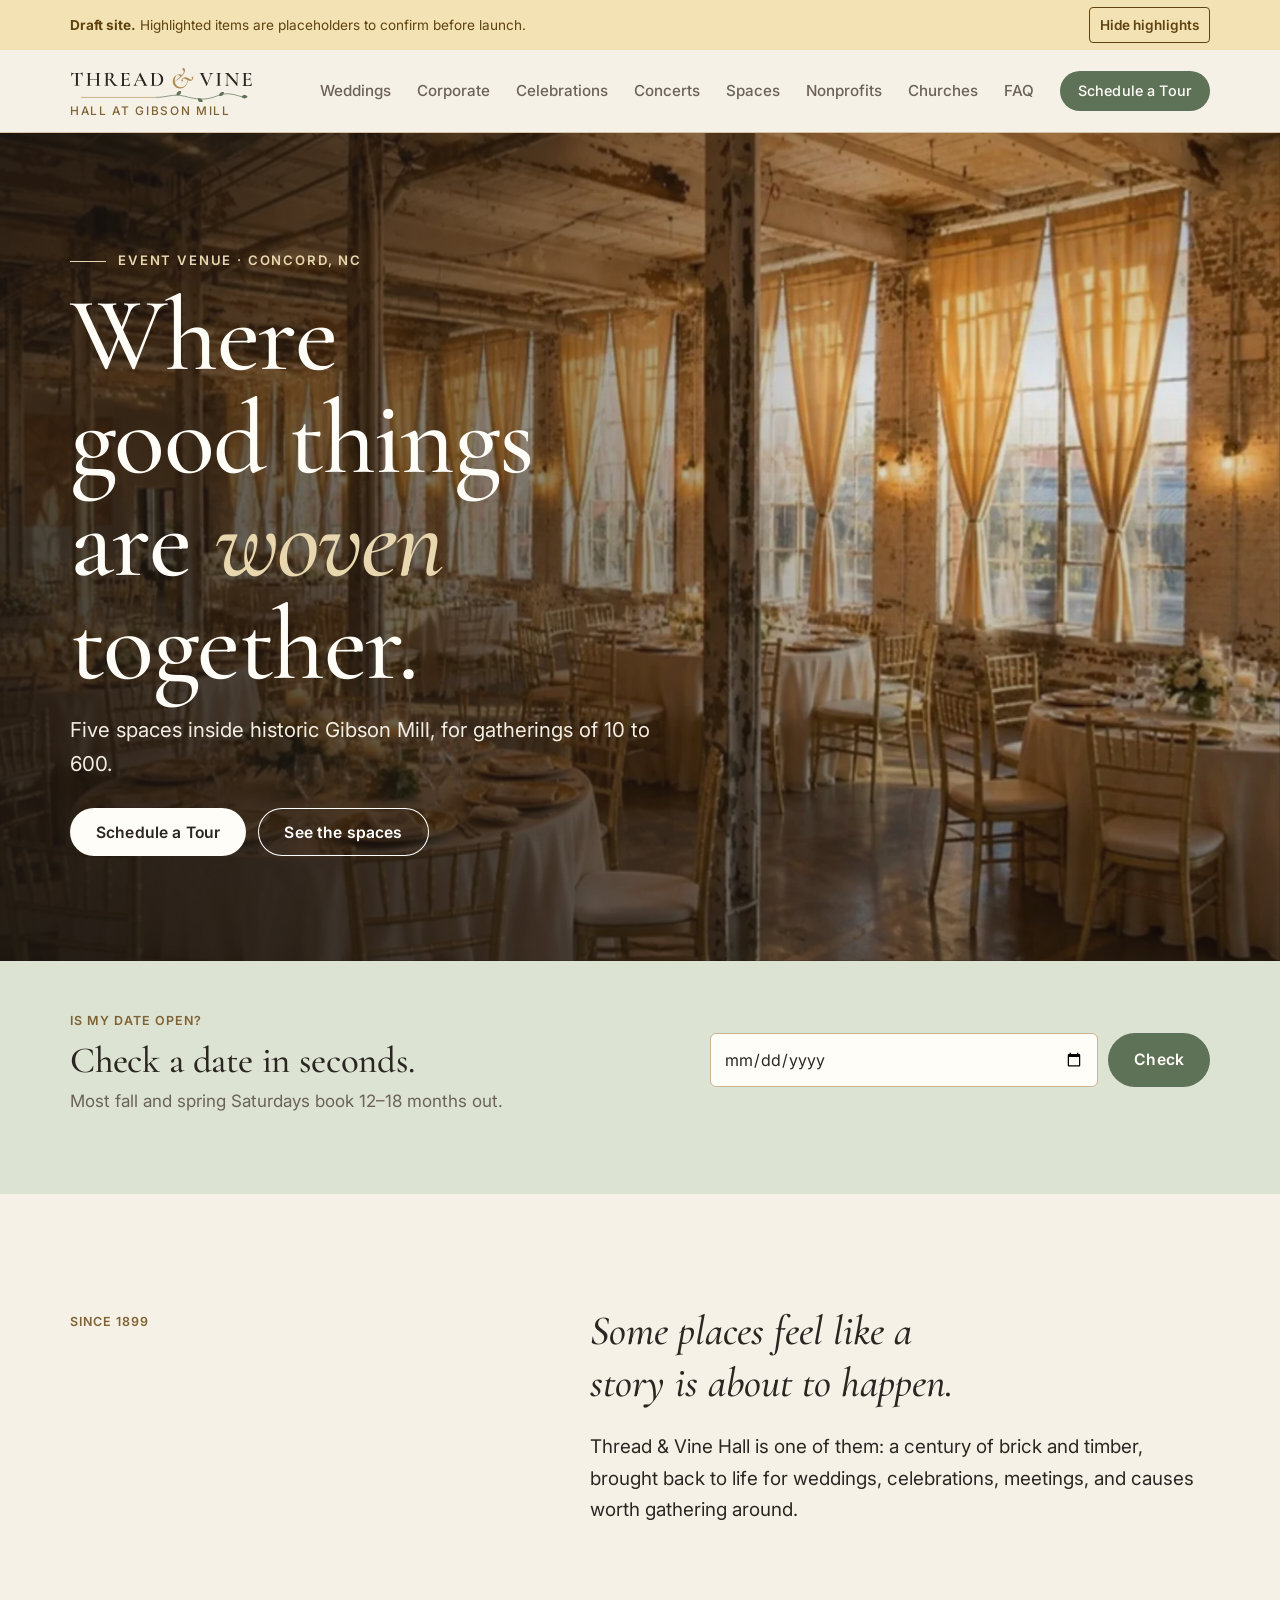
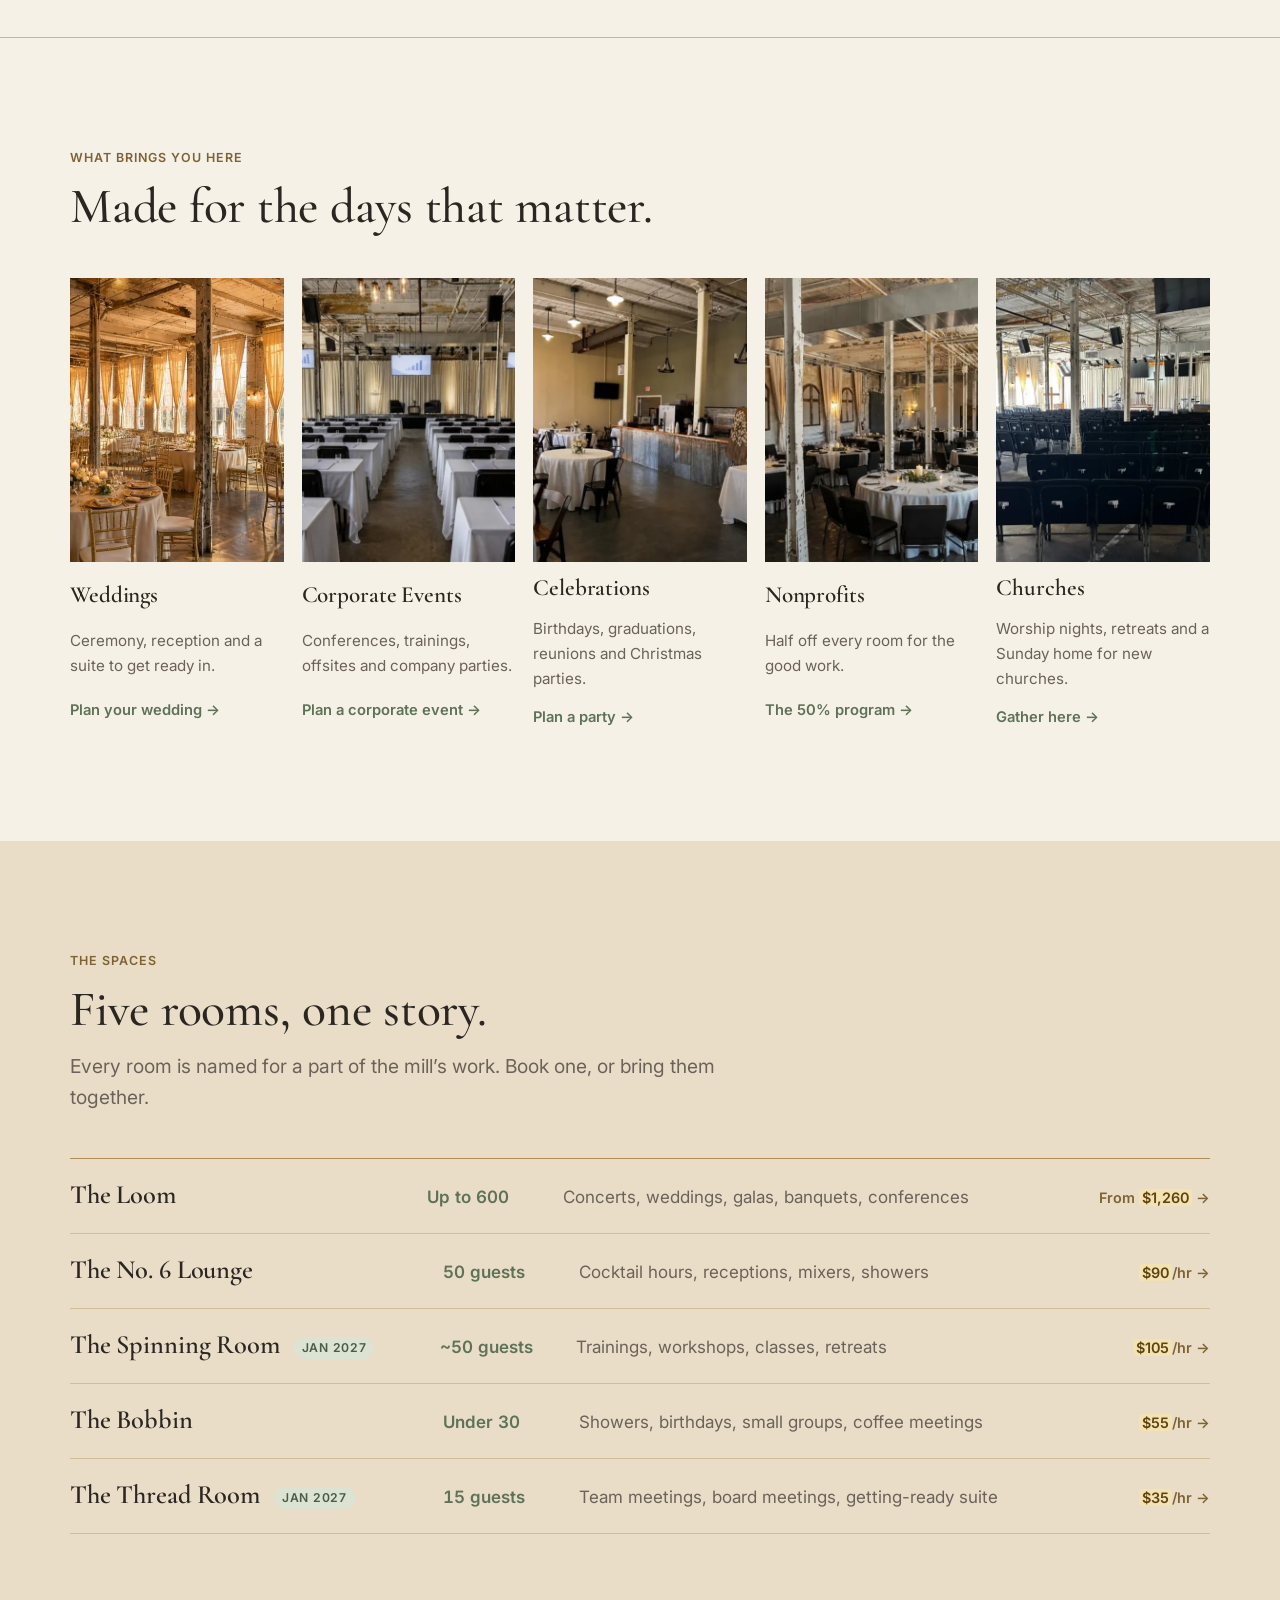
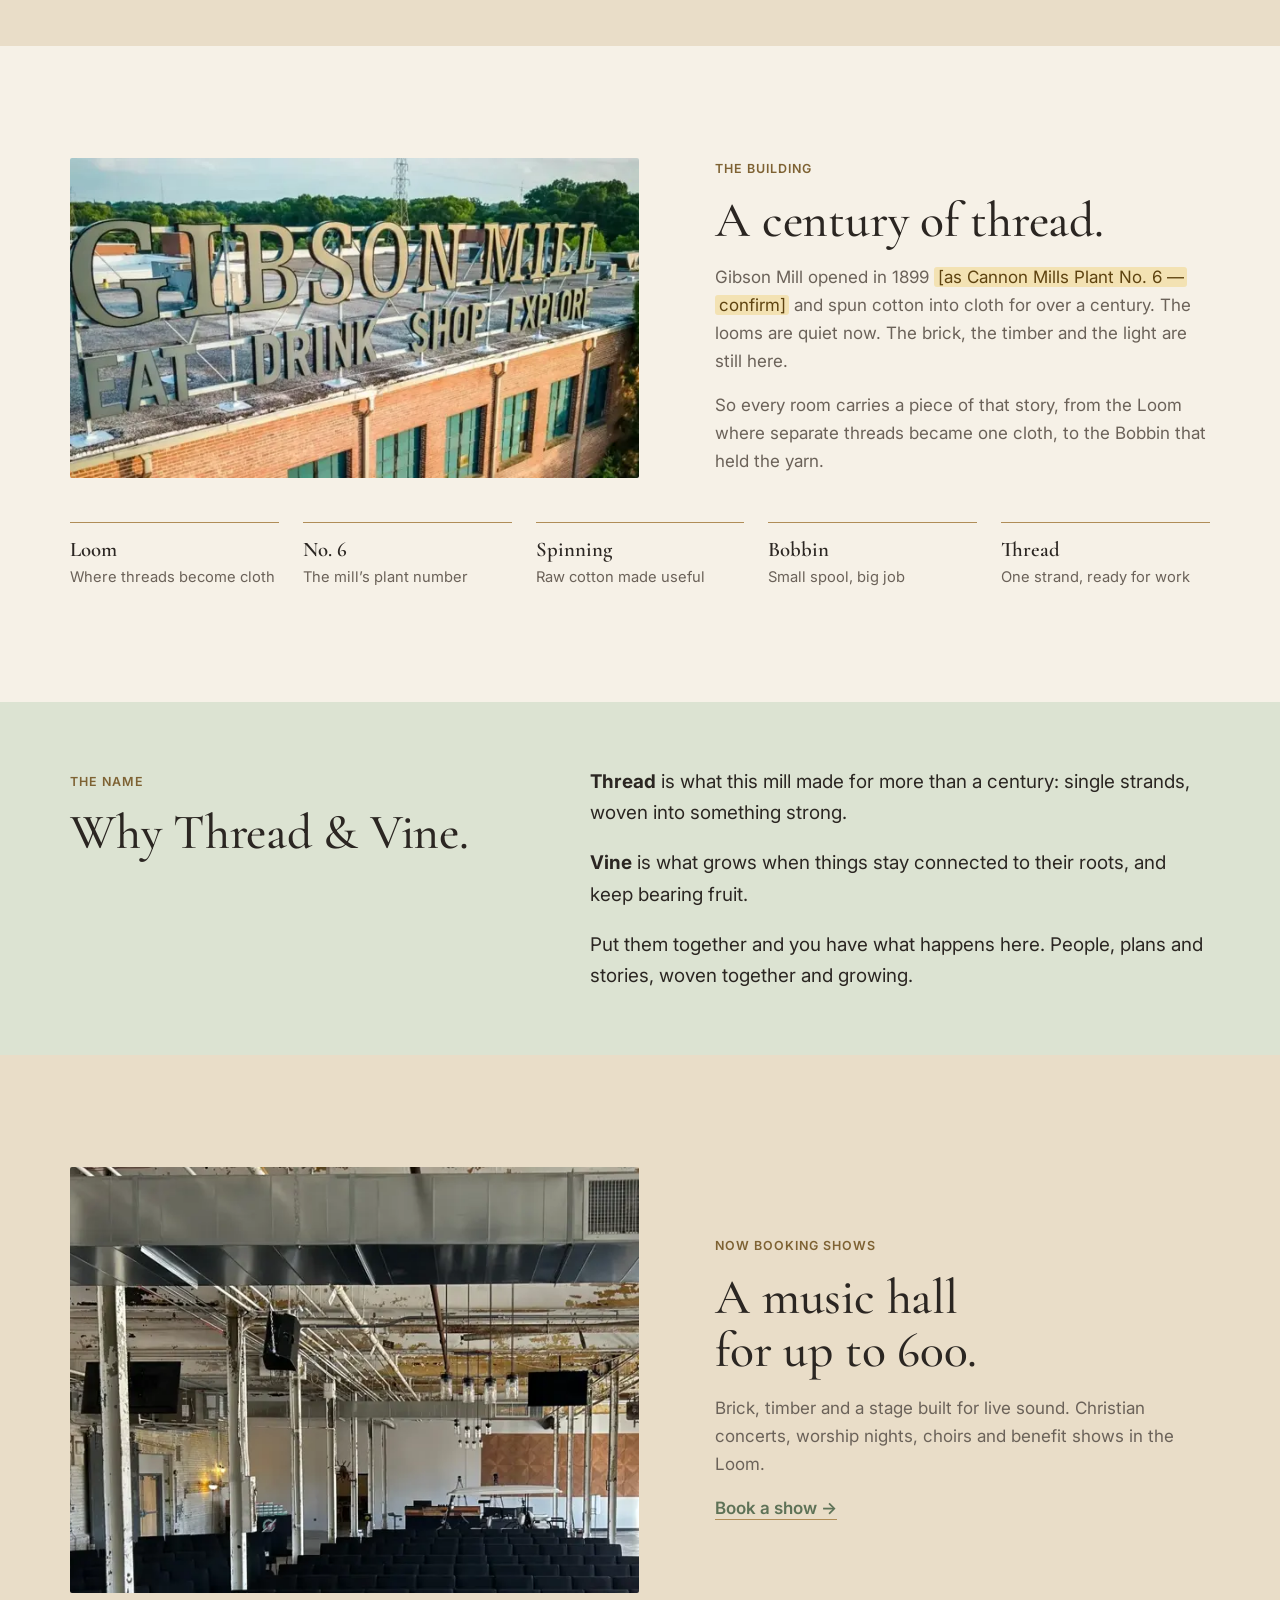
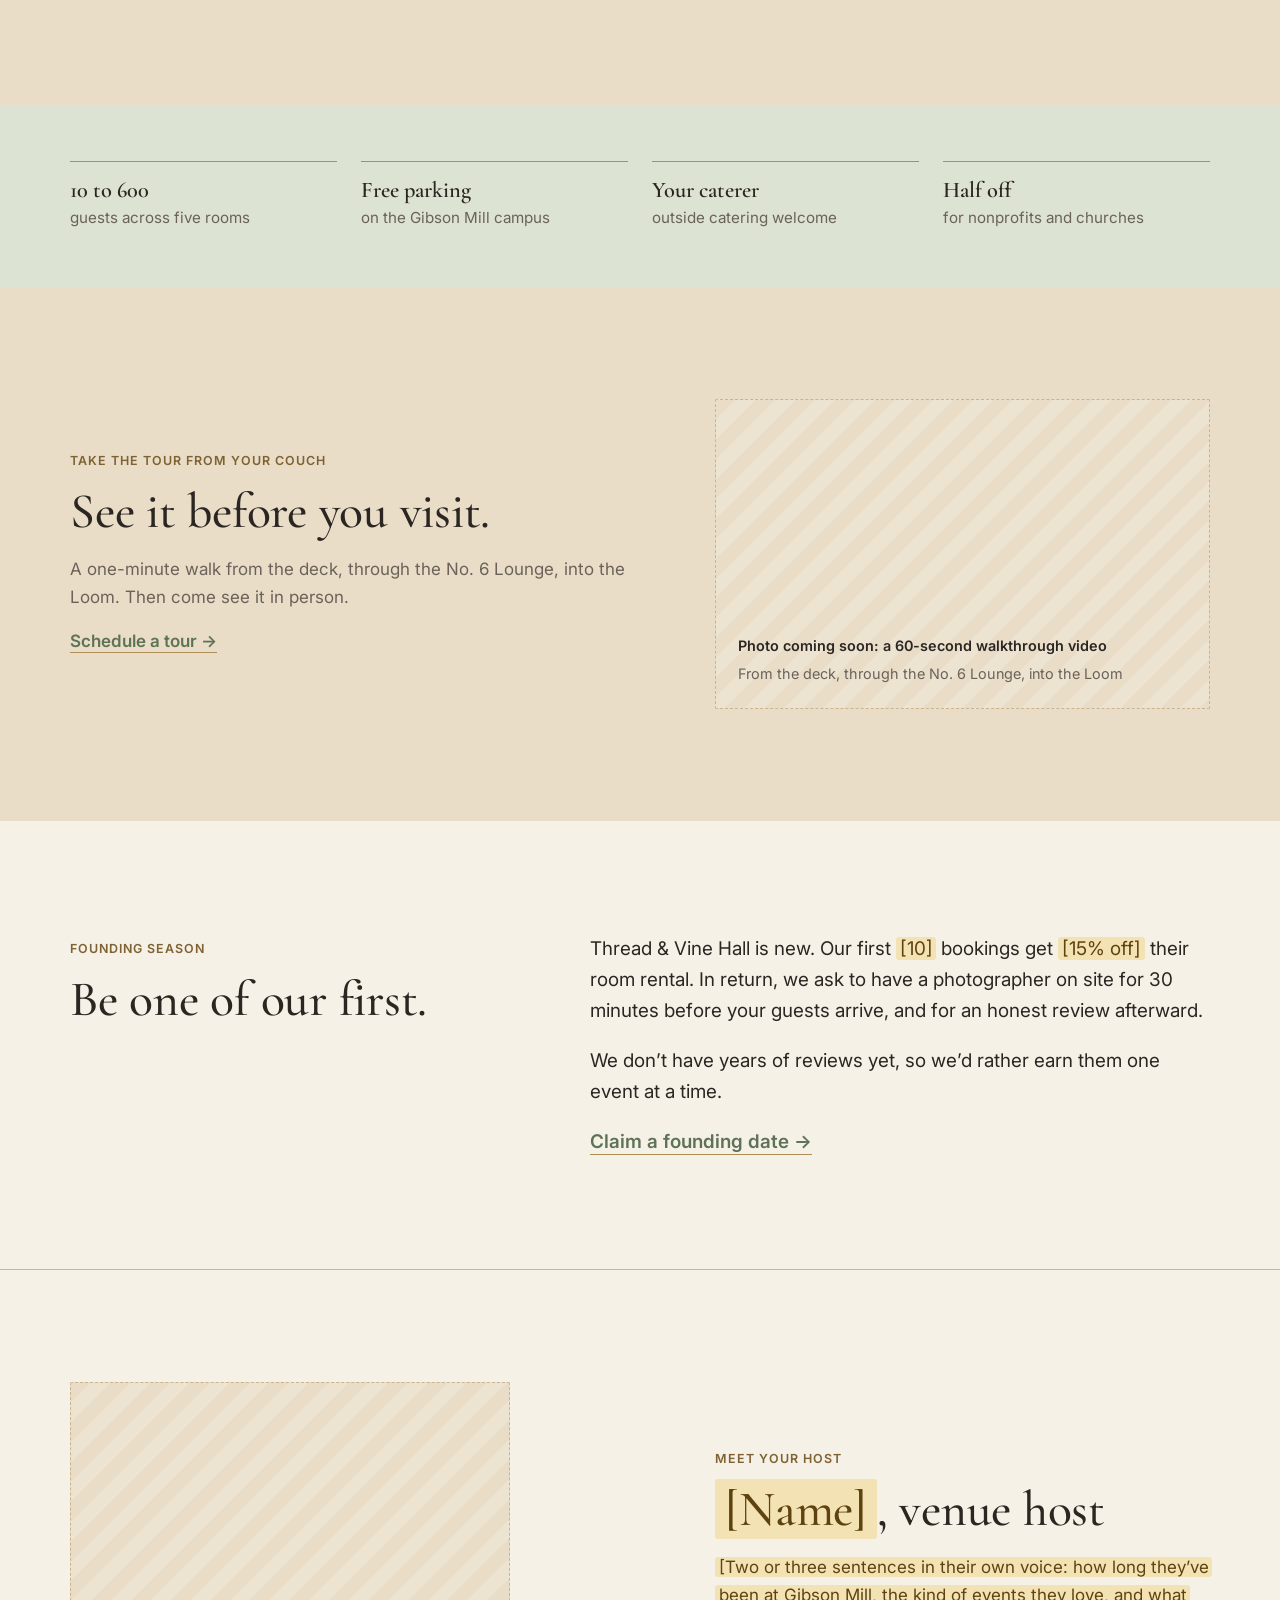
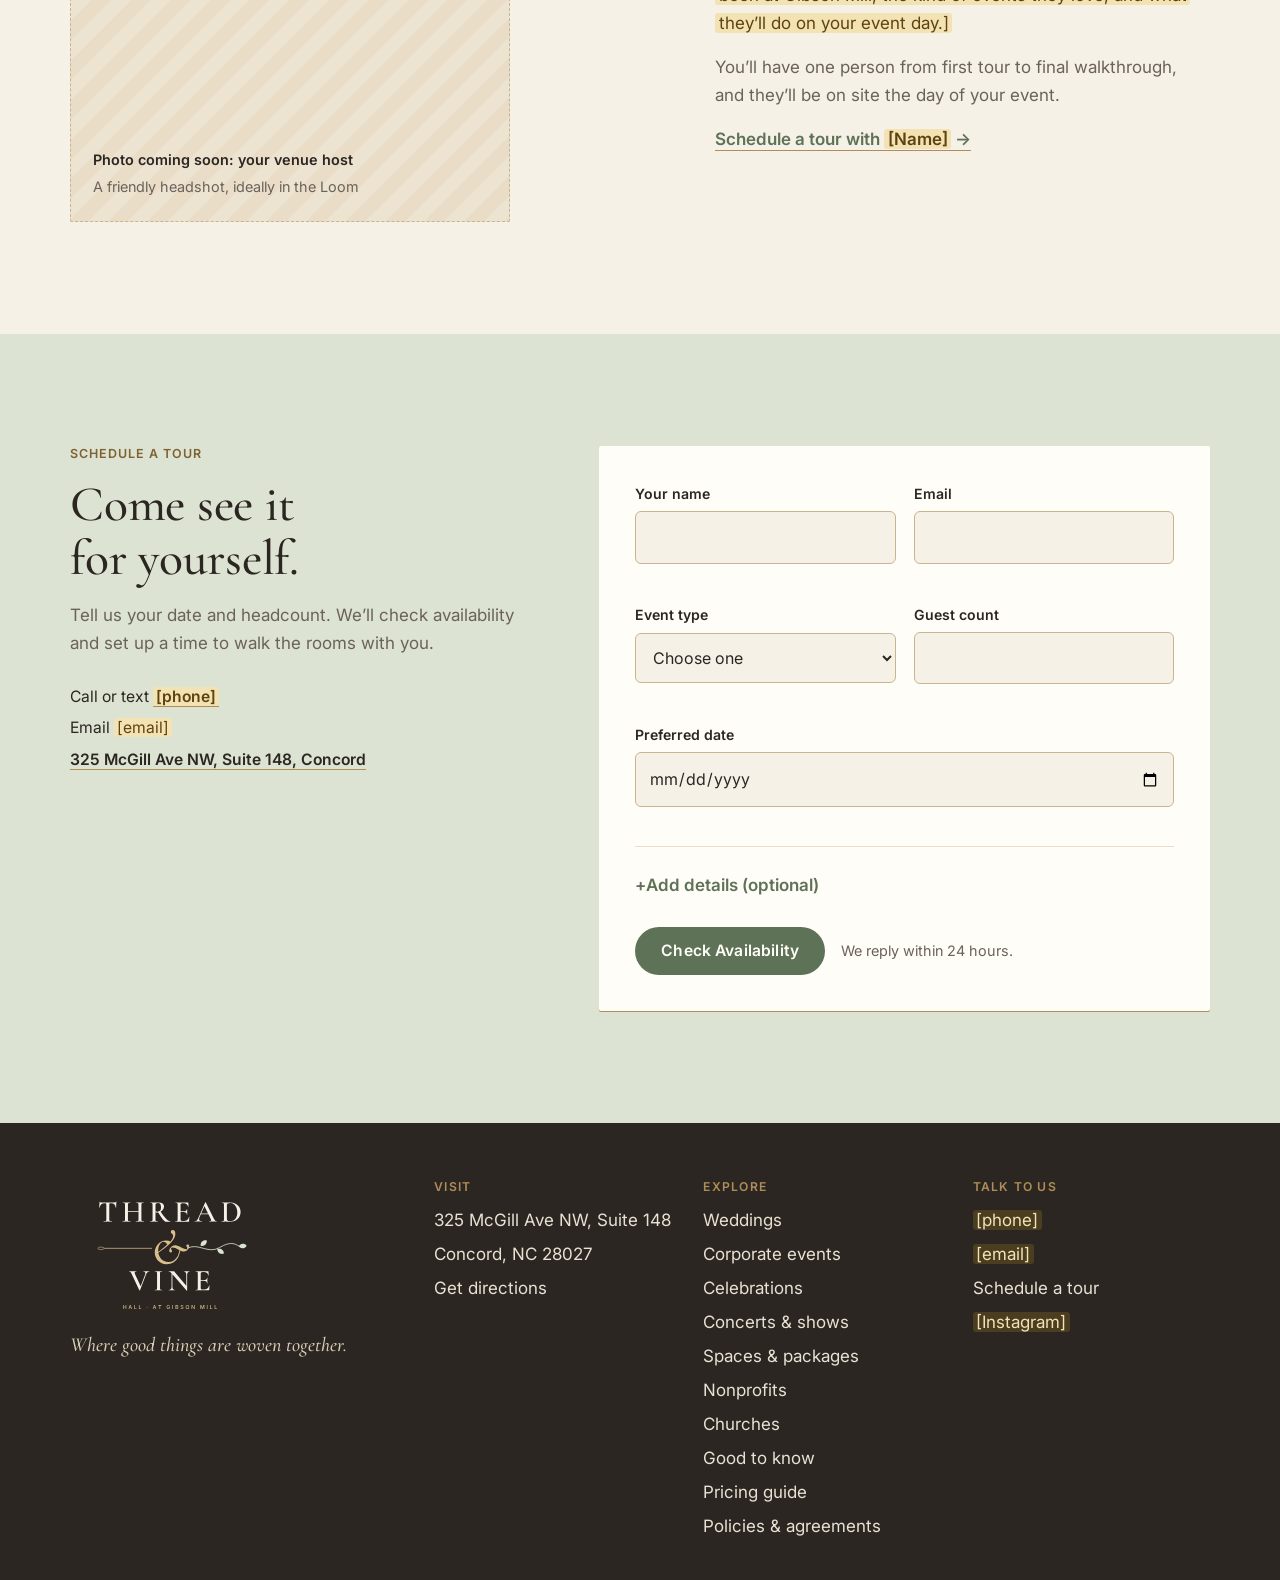
==== index.html @ fb647803 "Launch Thread & Vine Hall website" ====
<!doctype html>
<html lang="en">
<head>
<meta charset="utf-8">
<meta name="viewport" content="width=device-width, initial-scale=1, viewport-fit=cover">
<title>Thread &amp; Vine Hall at Gibson Mill | Event Venue in Concord, NC</title>
<meta name="description" content="A restored 1899 mill in Concord, NC with five event spaces for weddings, meetings, nonprofits and churches. Gatherings of 10 to 600.">
<meta name="claude:viewport-fit-sides" content="cover">
<link rel="canonical" href="https://threadandvinehall.com/">
<meta name="theme-color" content="#4A5C45">
<meta property="og:type" content="website">
<meta property="og:site_name" content="Thread &amp; Vine Hall at Gibson Mill">
<meta property="og:url" content="https://threadandvinehall.com/">
<meta property="og:title" content="Thread &amp; Vine Hall at Gibson Mill | Event Venue in Concord, NC">
<meta property="og:description" content="A restored 1899 mill in Concord, NC with five event spaces for weddings, meetings, nonprofits and churches. Gatherings of 10 to 600.">
<meta property="og:image" content="https://threadandvinehall.com/img/og-image.jpg">
<meta property="og:image:width" content="1200">
<meta property="og:image:height" content="630">
<meta property="og:image:alt" content="The Loom at Thread &amp; Vine Hall set for a wedding reception beneath gold-curtained mill windows">
<meta name="twitter:card" content="summary_large_image">
<link rel="preconnect" href="https://fonts.googleapis.com">
<link rel="preconnect" href="https://fonts.gstatic.com" crossorigin>
<link rel="stylesheet" href="https://fonts.googleapis.com/css2?family=Cormorant+Garamond:ital,wght@0,500;0,600;1,500&family=Inter:wght@400;500;600&display=swap">
<link rel="stylesheet" href="styles.css">
<link rel="icon" href="brand/thread-vine-icon.svg" type="image/svg+xml">
<link rel="apple-touch-icon" href="brand/apple-touch-icon.png">
<!-- Analytics: paste the Plausible or GA4 snippet here. Tour clicks and inquiries are already tracked as events. -->
<script type="application/ld+json">{"@context": "https://schema.org", "@type": "EventVenue", "name": "Thread & Vine Hall at Gibson Mill", "alternateName": "Thread & Vine", "description": "A restored 1899 mill in Concord, NC with five event spaces for weddings, corporate events, celebrations, Christian concerts, churches and nonprofits. Gatherings of 10 to 600.", "image": ["https://threadandvinehall.com/img/og-image.jpg", "https://threadandvinehall.com/img/hall-windows.webp", "https://threadandvinehall.com/img/s-loom-banquet.webp"], "priceRange": "$35\u2013$3,150", "publicAccess": false, "smokingAllowed": false, "parentOrganization": {"@type": "Church", "name": "SOJO Church", "url": "https://sojo.church"}, "amenityFeature": [{"@type": "LocationFeatureSpecification", "name": "Free parking", "value": true}, {"@type": "LocationFeatureSpecification", "name": "Wi-Fi", "value": true}, {"@type": "LocationFeatureSpecification", "name": "Stage and sound system", "value": true}, {"@type": "LocationFeatureSpecification", "name": "Outside catering welcome", "value": true}, {"@type": "LocationFeatureSpecification", "name": "Outdoor deck", "value": true}, {"@type": "LocationFeatureSpecification", "name": "Getting-ready suite", "value": true}], "containsPlace": [{"@type": "Room", "name": "The Loom", "maximumAttendeeCapacity": 600}, {"@type": "Room", "name": "The No. 6 Lounge", "maximumAttendeeCapacity": 50}, {"@type": "Room", "name": "The Spinning Room", "maximumAttendeeCapacity": 50}, {"@type": "Room", "name": "The Bobbin", "maximumAttendeeCapacity": 30}, {"@type": "Room", "name": "The Thread Room", "maximumAttendeeCapacity": 15}], "slogan": "Where good things are woven together.", "maximumAttendeeCapacity": 600, "address": {"@type": "PostalAddress", "streetAddress": "325 McGill Ave NW, Suite 148", "addressLocality": "Concord", "addressRegion": "NC", "postalCode": "28027", "addressCountry": "US"}, "geo": {"@type": "GeoCoordinates", "latitude": 35.4235, "longitude": -80.5895}, "telephone": "[phone]", "url": "https://threadandvinehall.com"}</script>
</head>
<body>
<a class="skip" href="#main">Skip to content</a>
<div class="draft"><div class="wrap"><span><strong>Draft site.</strong> Highlighted items are placeholders to confirm before launch.</span><button type="button" id="hidePh">Hide highlights</button></div></div>
<header class="site-head"><div class="wrap">
  <a class="mark logo" href="./"><img src="brand/thread-vine-header.svg" alt="Thread &amp; Vine Hall at Gibson Mill, home" width="636" height="132"><small>Hall at Gibson Mill</small></a>
  <nav class="nav" aria-label="Main"><a href="weddings.html">Weddings</a><a href="corporate.html">Corporate</a><a href="celebrations.html">Celebrations</a><a href="concerts.html">Concerts</a><a href="spaces.html">Spaces</a><a href="nonprofits.html">Nonprofits</a><a href="churches.html">Churches</a><a href="faq.html">FAQ</a><a class="btn sm" href="plan.html" data-tour>Schedule a Tour</a></nav>
  <details class="menu"><summary aria-label="Menu">Menu</summary><nav class="panel" aria-label="Mobile"><a href="weddings.html">Weddings</a><a href="corporate.html">Corporate</a><a href="celebrations.html">Celebrations</a><a href="concerts.html">Concerts</a><a href="spaces.html">Spaces</a><a href="nonprofits.html">Nonprofits</a><a href="churches.html">Churches</a><a href="faq.html">FAQ</a><a href="pricing.html">Pricing</a><a href="policies.html">Policies &amp; agreements</a><a href="plan.html">Plan Your Event</a></nav></details>
</div></header>
<main id="main">
<section class="hero big" style="padding:0">
  <img src="img/s-reception-windows.webp" srcset="img/s-reception-windows-800.webp 800w, img/s-reception-windows.webp 1600w" sizes="100vw" alt="The Loom at Gibson Mill set for a wedding reception, with gold-curtained mill windows, round tables and candlelight" width="1600" height="1200">
  <div class="wrap"><span class="label">Event venue · Concord, NC</span><h1>Where good things are <em>woven</em> together.</h1><p class="sub">Five spaces inside historic Gibson Mill, for gatherings of 10 to 600.</p><div class="ctas"><a class="btn light" href="plan.html" data-tour>Schedule a Tour</a><a class="btn line" style="color:#fff!important;box-shadow:inset 0 0 0 1px #fff" href="spaces.html">See the spaces</a></div></div>
</section>
<section class="sage" style="padding-block:44px"><div class="wrap datecheck" data-datecheck>
  <div><span class="label">Is my date open?</span><h2 style="font-size:clamp(1.7rem,3vw,2.3rem);margin-top:8px">Check a date in seconds.</h2><p class="muted" style="margin-top:6px">Most fall and spring Saturdays book 12–18 months out.</p></div>
  <div class="dc-form"><label for="dc-date" class="sr">Pick a date</label><input type="date" id="dc-date"><button class="btn" type="button" data-dc-go>Check</button></div>
  <p class="dc-result" aria-live="polite"></p>
</div></section>
<section><div class="wrap intro">
  <div><span class="label">Since 1899</span></div>
  <div class="prose"><p class="quote">Some places feel like a story is about to happen.</p>
  <p style="margin-top:22px">Thread &amp; Vine Hall is one of them: a century of brick and timber, brought back to life for weddings, celebrations, meetings, and causes worth gathering around.</p></div>
</div></section>
<hr class="rule">
<section><div class="wrap">
  <div class="head"><span class="label">What brings you here</span><h2>Made for the days that matter.</h2></div>
  <div class="tiles five">
    <a class="tile" href="weddings.html"><div class="media"><img src="img/s-reception-windows.webp" srcset="img/s-reception-windows-800.webp 800w, img/s-reception-windows.webp 1600w" sizes="(max-width:600px) 100vw, 25vw" alt="The Loom set for a wedding reception" width="1600" height="1200"></div><h3>Weddings</h3><span>Ceremony, reception and a suite to get ready in.</span><span class="go">Plan your wedding →</span></a>
    <a class="tile" href="corporate.html"><div class="media"><img src="img/s-loom-conference2.webp" srcset="img/s-loom-conference2-800.webp 800w, img/s-loom-conference2.webp 1600w" sizes="(max-width:600px) 100vw, 25vw" alt="The Loom set for a business conference facing the stage" width="1600" height="1200"></div><h3>Corporate Events</h3><span>Conferences, trainings, offsites and company parties.</span><span class="go">Plan a corporate event →</span></a>
    <a class="tile" href="celebrations.html"><div class="media"><img src="img/s-bobbin-birthday.webp" srcset="img/s-bobbin-birthday-800.webp 800w, img/s-bobbin-birthday.webp 1600w" sizes="(max-width:600px) 100vw, 20vw" alt="The Bobbin set for a birthday party with linen tables and a cake table" width="1600" height="1200"></div><h3>Celebrations</h3><span>Birthdays, graduations, reunions and Christmas parties.</span><span class="go">Plan a party →</span></a>
    <a class="tile" href="nonprofits.html"><div class="media"><img src="img/s-loom-banquet.webp" srcset="img/s-loom-banquet-800.webp 800w, img/s-loom-banquet.webp 1600w" sizes="(max-width:600px) 100vw, 25vw" alt="The Loom set for a nonprofit banquet" width="1600" height="1200"></div><h3>Nonprofits</h3><span>Half off every room for the good work.</span><span class="go">The 50% program →</span></a>
    <a class="tile" href="churches.html"><div class="media"><img src="img/hall-light.webp" srcset="img/hall-light-800.webp 800w, img/hall-light.webp 1600w" sizes="(max-width:600px) 100vw, 25vw" alt="The Loom set theater-style in window light" width="1600" height="1200"></div><h3>Churches</h3><span>Worship nights, retreats and a Sunday home for new churches.</span><span class="go">Gather here →</span></a>
  </div>
</div></section>
<section class="tan"><div class="wrap">
  <div class="head"><span class="label">The spaces</span><h2>Five rooms, one story.</h2><p class="lede">Every room is named for a part of the mill’s work. Book one, or bring them together.</p></div>
  <div class="rooms">
    <a class="room-row" href="spaces.html#loom"><h3>The Loom</h3><span class="cap">Up to 600</span><span class="for">Concerts, weddings, galas, banquets, conferences</span><span class="go">From <span data-r="loom.weekday">[—]</span> →</span></a>
    <a class="room-row" href="spaces.html#lounge"><h3>The No. 6 Lounge</h3><span class="cap">50 guests</span><span class="for">Cocktail hours, receptions, mixers, showers</span><span class="go"><span data-r="lounge.hourly">[—]</span>/hr →</span></a>
    <a class="room-row" href="spaces.html#spinning"><h3>The Spinning Room <span class="badge">Jan 2027</span></h3><span class="cap">~50 guests</span><span class="for">Trainings, workshops, classes, retreats</span><span class="go"><span data-r="spinning.hourly">[—]</span>/hr →</span></a>
    <a class="room-row" href="spaces.html#bobbin"><h3>The Bobbin</h3><span class="cap">Under 30</span><span class="for">Showers, birthdays, small groups, coffee meetings</span><span class="go"><span data-r="bobbin.hourly">[—]</span>/hr →</span></a>
    <a class="room-row" href="spaces.html#thread"><h3>The Thread Room <span class="badge">Jan 2027</span></h3><span class="cap">15 guests</span><span class="for">Team meetings, board meetings, getting-ready suite</span><span class="go"><span data-r="thread.hourly">[—]</span>/hr →</span></a>
  </div>
</div></section>
<section><div class="wrap feature">
  <div class="media" style="aspect-ratio:16/9"><img src="img/mill-sign.webp" srcset="img/mill-sign-800.webp 800w, img/mill-sign.webp 1600w" sizes="(max-width: 820px) 100vw, 55vw" alt="The historic Gibson Mill rooftop sign above the brick mill buildings" width="1600" height="1200" loading="lazy" decoding="async"></div>
  <div class="body"><span class="label">The building</span><h2>A century of thread.</h2>
  <p>Gibson Mill opened in 1899 <span class="ph">[as Cannon Mills Plant No. 6 — confirm]</span> and spun cotton into cloth for over a century. The looms are quiet now. The brick, the timber and the light are still here.</p>
  <p>So every room carries a piece of that story, from the Loom where separate threads became one cloth, to the Bobbin that held the yarn.</p></div>
</div>
<div class="wrap"><div class="gloss">
  <div><b>Loom</b><span>Where threads become cloth</span></div>
  <div><b>No. 6</b><span>The mill’s plant number</span></div>
  <div><b>Spinning</b><span>Raw cotton made useful</span></div>
  <div><b>Bobbin</b><span>Small spool, big job</span></div>
  <div><b>Thread</b><span>One strand, ready for work</span></div>
</div></div></section>
<section class="sage" style="padding-block:64px"><div class="wrap intro">
  <div><span class="label">The name</span><h2 style="margin-top:12px">Why Thread &amp; Vine.</h2></div>
  <div class="prose"><p><b>Thread</b> is what this mill made for more than a century: single strands, woven into something strong.</p>
  <p><b>Vine</b> is what grows when things stay connected to their roots, and keep bearing fruit.</p>
  <p>Put them together and you have what happens here. People, plans and stories, woven together and growing.</p></div>
</div></section>
<section class="tan"><div class="wrap feature">
  <div class="media"><img src="img/hall-aisle.webp" srcset="img/hall-aisle-800.webp 800w, img/hall-aisle.webp 1600w" sizes="(max-width: 820px) 100vw, 55vw" alt="The Loom, a long brick hall with timber beams and a stage at the far end" width="1600" height="1200" loading="lazy" decoding="async"></div>
  <div class="body"><span class="label">Now booking shows</span><h2>A music hall for up to 600.</h2><p>Brick, timber and a stage built for live sound. Christian concerts, worship nights, choirs and benefit shows in the Loom.</p><p><a class="textlink" href="concerts.html">Book a show →</a></p></div>
</div></section>
<section class="sage" style="padding-block:56px"><div class="wrap facts">
  <div><b>10 to 600</b><span>guests across five rooms</span></div>
  <div><b>Free parking</b><span>on the Gibson Mill campus</span></div>
  <div><b>Your caterer</b><span>outside catering welcome</span></div>
  <div><b>Half off</b><span>for nonprofits and churches</span></div>
</div></section>
<section class="tan"><div class="wrap feature flip">
  <div class="media" style="aspect-ratio:16/10"><div class="slot" role="img" aria-label="Photo coming soon: a 60-second walkthrough video"><b>Photo coming soon: a 60-second walkthrough video</b><span>From the deck, through the No. 6 Lounge, into the Loom</span></div></div>
  <div class="body"><span class="label">Take the tour from your couch</span><h2>See it before you visit.</h2><p>A one-minute walk from the deck, through the No. 6 Lounge, into the Loom. Then come see it in person.</p><p><a class="textlink" href="plan.html">Schedule a tour →</a></p></div>
</div></section>
<section><div class="wrap intro">
  <div><span class="label">Founding season</span><h2 style="margin-top:12px">Be one of our first.</h2></div>
  <div class="prose"><p>Thread &amp; Vine Hall is new. Our first <span class="ph">[10]</span> bookings get <span class="ph">[15% off]</span> their room rental. In return, we ask to have a photographer on site for 30 minutes before your guests arrive, and for an honest review afterward.</p>
  <p>We don’t have years of reviews yet, so we’d rather earn them one event at a time.</p>
  <p><a class="textlink" href="#inquire">Claim a founding date →</a></p></div>
</div></section>
<hr class="rule">
<section><div class="wrap feature">
  <div class="media" style="aspect-ratio:1/1;max-width:440px"><div class="slot" role="img" aria-label="Photo coming soon: your venue host"><b>Photo coming soon: your venue host</b><span>A friendly headshot, ideally in the Loom</span></div></div>
  <div class="body"><span class="label">Meet your host</span><h2><span class="ph">[Name]</span>, venue host</h2>
  <p><span class="ph">[Two or three sentences in their own voice: how long they’ve been at Gibson Mill, the kind of events they love, and what they’ll do on your event day.]</span></p>
  <p>You’ll have one person from first tour to final walkthrough, and they’ll be on site the day of your event.</p>
  <p><a class="textlink" href="plan.html">Schedule a tour with <span class="ph">[Name]</span> →</a></p></div>
</div></section>
<section class="cta" id="inquire"><div class="wrap cta-grid">
  <div class="aside">
    <span class="label">Schedule a Tour</span>
    <h2>Come see it for yourself.</h2>
    <p>Tell us your date and headcount. We’ll check availability and set up a time to walk the rooms with you.</p>
    
    <div class="contact-lines">
      <span>Call or text <a data-tel><span data-r="contact.phone">[phone]</span></a></span>
      <span>Email <span data-r="contact.email">[email]</span></span>
      <span><a data-maps href="#" target="_blank" rel="noopener">325 McGill Ave NW, Suite 148, Concord</a></span>
    </div>
  </div>
  <div data-inquiry=""><noscript><p>Email us at the address on this page to check availability.</p></noscript></div>
</div></section>
</main>
<footer class="site-foot"><div class="wrap">
  <div><a class="mark logo-foot" href="./"><img src="brand/thread-vine-primary-reversed.svg" alt="Thread &amp; Vine Hall at Gibson Mill" width="600" height="420"></a><p class="tag">Where good things are woven together.</p></div>
  <div><h4>Visit</h4><ul><li>325 McGill Ave NW, Suite 148</li><li>Concord, NC 28027</li><li><a data-maps href="#" target="_blank" rel="noopener">Get directions</a></li></ul></div>
  <div><h4>Explore</h4><ul><li><a href="weddings.html">Weddings</a></li><li><a href="corporate.html">Corporate events</a></li><li><a href="celebrations.html">Celebrations</a></li><li><a href="concerts.html">Concerts &amp; shows</a></li><li><a href="spaces.html">Spaces &amp; packages</a></li><li><a href="nonprofits.html">Nonprofits</a></li><li><a href="churches.html">Churches</a></li><li><a href="faq.html">Good to know</a></li><li><a href="pricing.html">Pricing guide</a></li><li><a href="policies.html">Policies &amp; agreements</a></li></ul></div>
  <div><h4>Talk to us</h4><ul><li><a data-tel><span data-r="contact.phone">[phone]</span></a></li><li><span data-r="contact.email">[email]</span></li><li><a href="plan.html" data-tour>Schedule a tour</a></li><li><a href="#" target="_blank" rel="noopener"><span class="ph">[Instagram]</span></a></li></ul></div>
</div></footer>
<div class="mcta"><a class="btn" href="plan.html" data-tour>Schedule a Tour</a><a class="btn line" data-tel aria-label="Call">Call</a></div>
<script src="rates.js"></script>
<script src="site.js"></script>
</body>
</html>
---- styles.css ----
/* The Kettle Room at Gibson Mill
   Layout: editorial — full-bleed photo heroes, calm alternating image/text bands, gold hairlines instead of boxes.
   Palette (PC, Oct 19): sage green, gold, tan, on cotton cream. One accent per screen. */
:root{
  --cream:#F6F1E7;      /* cotton cream: page background */
  --tan:#E9DDC8;        /* warm tan: alternate bands */
  --tan-deep:#C9B48F;   /* tan: borders, quiet fills */
  --sage:#5E7257;       /* sage green: buttons, key words */
  --sage-deep:#4A5C45;  /* sage hover */
  --sage-soft:#DCE3D2;  /* sage wash band */
  --gold:#B08D57;       /* aged gold: hairlines, small details */
  --gold-text:#7E6233;  /* gold dark enough for small text */
  --ink:#2B2622;        /* mill charcoal */
  --muted:#6B6259;      /* timber gray */
  --white:#FFFDF8;
  --ph:#F3E2B3; --ph-ink:#5E4310;
  --serif:"Cormorant Garamond", "Iowan Old Style", Georgia, serif;
  --sans:"Inter", "Helvetica Neue", Arial, sans-serif;
  --wrap:1180px;
  --gutter:max(20px, env(safe-area-inset-left, 0px));
  --gutter-r:max(20px, env(safe-area-inset-right, 0px));
  color-scheme:light;
}
*{box-sizing:border-box}
html{-webkit-text-size-adjust:100%}
body{margin:0; background:var(--cream); color:var(--ink); font:400 1.0625rem/1.65 var(--sans)}
img{display:block; max-width:100%; height:auto}
a{color:inherit}
p{margin:0}
h1,h2,h3{font-family:var(--serif); font-weight:500; line-height:1.08; margin:0; text-wrap:balance; letter-spacing:-.005em}
h1{font-size:clamp(2.7rem, 6.4vw, 5.2rem)}
h2{font-size:clamp(2rem, 4vw, 3.1rem)}
h3{font-size:clamp(1.45rem, 2.2vw, 1.8rem); font-weight:600}
em.w{font-style:italic; color:var(--sage)}
:focus-visible{outline:2px solid var(--sage); outline-offset:3px}
[hidden]{display:none!important}
.wrap{max-width:var(--wrap); margin:0 auto; padding-left:var(--gutter); padding-right:var(--gutter-r)}
.narrow{max-width:46rem}
.label{display:inline-block; font:600 .78rem/1.3 var(--sans); letter-spacing:.08em; text-transform:uppercase; color:var(--gold-text)}
.lede{font-size:1.2rem; color:var(--muted); max-width:38em}
.prose p+p{margin-top:1em}
.prose{max-width:38em}
.muted{color:var(--muted)}
.ph{background:var(--ph); color:var(--ph-ink); border-radius:3px; padding:0 .2em; box-decoration-break:clone; -webkit-box-decoration-break:clone}
body.clean .ph{background:none; color:inherit; padding:0}
.skip{position:absolute; left:-999px; top:8px; background:var(--ink); color:var(--white); padding:8px 14px; z-index:50}
.skip:focus{left:12px}

/* draft bar */
.draft{background:var(--ph); color:var(--ph-ink); font-size:.85rem}
.draft .wrap{display:flex; gap:12px; align-items:center; justify-content:space-between; flex-wrap:wrap; padding-block:7px}
.draft button{font:inherit; font-weight:600; background:none; color:inherit; border:1px solid currentColor; border-radius:4px; padding:2px 10px; cursor:pointer}

/* header */
.site-head{position:sticky; top:env(safe-area-inset-top, 0px); z-index:20; background:color-mix(in srgb, var(--cream) 94%, transparent); backdrop-filter:saturate(1.2) blur(8px); border-bottom:1px solid color-mix(in srgb, var(--gold) 45%, transparent)}
body::before{content:""; position:fixed; inset:0 0 auto; height:env(safe-area-inset-top, 0px); background:var(--cream); z-index:21}
.site-head .wrap{display:flex; align-items:center; justify-content:space-between; gap:20px; padding-block:14px}
.mark{text-decoration:none; display:grid; line-height:1}
.mark b{font:600 1.55rem/1 var(--serif); letter-spacing:.005em}
.mark small{font:500 .7rem/1 var(--sans); letter-spacing:.14em; text-transform:uppercase; color:var(--gold-text); margin-top:5px}
.nav{display:flex; align-items:center; gap:26px}
.nav a{text-decoration:none; font-size:.95rem; font-weight:500; color:var(--muted); padding-block:6px}
.nav a:hover{color:var(--ink)}
.nav a[aria-current="page"]{color:var(--ink); box-shadow:inset 0 -1px 0 var(--gold)}
.menu{display:none}
.menu summary{list-style:none; cursor:pointer; font-weight:600; font-size:.95rem; padding:8px 14px; border:1px solid var(--tan-deep); border-radius:999px}
.menu summary::-webkit-details-marker{display:none}
.menu[open] summary{background:var(--tan)}
.menu .panel{position:absolute; left:0; right:0; top:100%; background:var(--cream); border-bottom:1px solid var(--gold); padding:8px var(--gutter-r) 20px var(--gutter); display:grid}
.menu .panel a{text-decoration:none; padding:12px 0; border-bottom:1px solid var(--tan); font:500 1.35rem var(--serif)}

/* buttons */
.btn{display:inline-flex; align-items:center; justify-content:center; gap:10px; min-height:48px; padding:12px 26px; border-radius:999px; background:var(--sage); color:var(--white)!important; text-decoration:none!important; font:600 .98rem var(--sans); letter-spacing:.01em; border:0; cursor:pointer; transition:background .2s}
.btn:hover{background:var(--sage-deep)}
.btn.line{background:transparent; color:var(--ink)!important; box-shadow:inset 0 0 0 1px var(--ink)}
.btn.line:hover{background:var(--tan)}
.btn.light{background:var(--white); color:var(--ink)!important}
.btn.light:hover{background:var(--tan)}
.btn.sm{min-height:40px; padding:8px 18px; font-size:.9rem}
.textlink{font-weight:600; color:var(--sage); text-decoration:none; border-bottom:1px solid var(--gold); padding-bottom:1px}
.textlink:hover{color:var(--sage-deep)}

/* hero */
.hero{position:relative; min-height:clamp(440px, 72vh, 720px); display:flex; align-items:flex-end; color:var(--white); overflow:hidden; background:var(--ink)}
.hero img{position:absolute; inset:0; width:100%; height:100%; object-fit:cover}
.hero::after{content:""; position:absolute; inset:0; background:linear-gradient(180deg, rgba(30,26,22,.08) 25%, rgba(30,26,22,.72) 100%)}
.hero .wrap{position:relative; z-index:1; width:100%; padding-block:64px 56px}
.hero .label{color:#E8D7AE}
.hero h1{margin-top:12px; max-width:15ch}
.hero p.sub{margin-top:16px; font-size:1.2rem; max-width:34em; color:#F3EDE2}
.hero .ctas{display:flex; gap:12px; flex-wrap:wrap; margin-top:28px}
.hero.short{min-height:clamp(340px, 52vh, 520px)}
.credit{position:absolute; right:12px; bottom:10px; z-index:1; font-size:.72rem; color:#E9E2D4; opacity:.85}

/* sections */
section{padding-block:clamp(64px, 9vw, 112px)}
section.tan{background:var(--tan)}
section.sage{background:var(--sage-soft)}
.rule{height:1px; background:var(--gold); opacity:.6; border:0; margin:0}
.head{display:grid; gap:14px; margin-bottom:44px; max-width:44rem}
.intro{display:grid; grid-template-columns:minmax(0,1fr) minmax(0,1.4fr); gap:clamp(32px,6vw,96px); align-items:start}
.intro .prose{font-size:1.18rem}

/* alternating feature */
.feature{display:grid; grid-template-columns:minmax(0,1.15fr) minmax(0,1fr); gap:clamp(32px,6vw,88px); align-items:center}
.feature+.feature{margin-top:clamp(64px,9vw,112px)}
.feature.flip .media{order:2}
.feature .media{aspect-ratio:4/3; overflow:hidden; border-radius:2px; background:var(--tan)}
.feature .media img{width:100%; height:100%; object-fit:cover}
.feature .body{display:grid; gap:16px; align-content:start}
.feature .body p{color:var(--muted)}
.slot{width:100%; height:100%; display:flex; flex-direction:column; justify-content:flex-end; gap:4px; padding:22px; border:1px dashed var(--tan-deep); color:var(--muted); font-size:.9rem; background:repeating-linear-gradient(135deg, var(--tan) 0 14px, color-mix(in srgb, var(--tan) 70%, var(--cream)) 14px 28px)}
.slot b{color:var(--ink); font-weight:600}

/* spec list */
.spec{display:grid; grid-template-columns:auto minmax(0,1fr); gap:0 24px; margin:6px 0 0; border-top:1px solid var(--gold)}
.spec dt,.spec dd{padding:11px 0; border-bottom:1px solid color-mix(in srgb, var(--gold) 35%, transparent); margin:0}
.spec dt{font:600 .78rem/1.8 var(--sans); letter-spacing:.08em; text-transform:uppercase; color:var(--gold-text)}
.spec dd{font-variant-numeric:tabular-nums}

/* tiles */
.tiles{display:grid; grid-template-columns:repeat(4,minmax(0,1fr)); gap:20px}
.tile{text-decoration:none; display:grid; gap:14px}
.tile .media{aspect-ratio:3/4; overflow:hidden; background:var(--tan)}
.tile img{width:100%; height:100%; object-fit:cover; transition:transform .6s ease}
.tile:hover img{transform:scale(1.03)}
.tile h3{font-size:1.6rem}
.tile span{color:var(--muted); font-size:.95rem}
.tile .go{color:var(--sage); font-weight:600; font-size:.92rem}

/* rooms index */
.rooms{border-top:1px solid var(--gold)}
.room-row{display:grid; grid-template-columns:minmax(0,1.3fr) 7rem minmax(0,2fr) auto; gap:24px; align-items:baseline; padding:22px 0; border-bottom:1px solid color-mix(in srgb, var(--gold) 40%, transparent); text-decoration:none}
.room-row h3{font-size:1.65rem}
.room-row .cap{font-variant-numeric:tabular-nums; color:var(--sage); font-weight:600}
.room-row .for{color:var(--muted)}
.room-row .go{color:var(--gold-text); font-weight:600; font-size:.9rem; white-space:nowrap}
.room-row:hover h3{color:var(--sage)}
.badge{display:inline-block; font:600 .72rem/1 var(--sans); letter-spacing:.06em; text-transform:uppercase; color:var(--sage-deep); background:var(--sage-soft); padding:5px 8px; border-radius:999px; vertical-align:middle; margin-left:8px}

/* lists */
.ticks{list-style:none; padding:0; margin:0; display:grid; grid-template-columns:repeat(2,minmax(0,1fr)); gap:0 40px; border-top:1px solid var(--gold)}
.ticks li{padding:13px 0 13px 28px; border-bottom:1px solid color-mix(in srgb, var(--gold) 35%, transparent); position:relative}
.ticks li::before{content:""; position:absolute; left:2px; top:1.15em; width:12px; height:6px; border-left:2px solid var(--sage); border-bottom:2px solid var(--sage); transform:rotate(-45deg)}
.ticks.one{grid-template-columns:minmax(0,1fr)}
.steps{display:grid; grid-template-columns:repeat(3,minmax(0,1fr)); gap:32px; counter-reset:s}
.steps li{list-style:none; counter-increment:s; border-top:1px solid var(--gold); padding-top:18px}
.steps{padding:0; margin:0}
.steps li::before{content:counter(s); display:block; font:500 2.4rem/1 var(--serif); color:var(--sage); margin-bottom:10px}
.steps p{color:var(--muted); margin-top:6px}

/* tables */
.tbl{overflow-x:auto}
table{width:100%; border-collapse:collapse; font-variant-numeric:tabular-nums}
th,td{text-align:left; padding:15px 16px 15px 0; border-bottom:1px solid color-mix(in srgb, var(--gold) 40%, transparent); vertical-align:top}
thead th{font:600 .76rem var(--sans); letter-spacing:.08em; text-transform:uppercase; color:var(--gold-text); border-bottom:1px solid var(--gold)}
td.num,th.num{text-align:right; padding-right:0; white-space:nowrap}
td strong{font:600 1.35rem var(--serif)}
td small{display:block; color:var(--muted); font-size:.88rem}
td.save{color:var(--sage); font-weight:600}

/* packages */
.packs{display:grid; grid-template-columns:repeat(3,minmax(0,1fr)); gap:0; border-top:1px solid var(--gold); border-bottom:1px solid var(--gold)}
.pack{padding:28px 28px 30px 0; display:grid; gap:10px; align-content:start}
.pack+.pack{padding-left:28px; border-left:1px solid color-mix(in srgb, var(--gold) 40%, transparent)}
.pack p{color:var(--muted)}
.pack .price{font:600 1.3rem var(--serif); color:var(--ink)}

/* quote */
.quote{font:italic 500 clamp(1.7rem, 3.4vw, 2.6rem)/1.25 var(--serif); max-width:28ch; text-wrap:balance}

/* glossary */
.gloss{display:grid; grid-template-columns:repeat(5,minmax(0,1fr)); gap:24px; margin-top:44px}
.gloss div{border-top:1px solid var(--gold); padding-top:14px}
.gloss b{display:block; font:600 1.3rem var(--serif)}
.gloss span{color:var(--muted); font-size:.92rem}

/* facts strip */
.facts{display:grid; grid-template-columns:repeat(4,minmax(0,1fr)); gap:24px}
.facts div{border-top:1px solid var(--gold); padding-top:14px}
.facts b{display:block; font:600 1.4rem var(--serif)}
.facts span{color:var(--muted); font-size:.95rem}

/* faq */
.faq{border-top:1px solid var(--gold)}
.faq details{border-bottom:1px solid color-mix(in srgb, var(--gold) 40%, transparent)}
.faq summary{cursor:pointer; list-style:none; display:flex; justify-content:space-between; gap:24px; padding:20px 0; font:600 1.35rem var(--serif)}
.faq summary::-webkit-details-marker{display:none}
.faq summary::after{content:"+"; font:300 1.6rem/1 var(--sans); color:var(--gold-text)}
.faq details[open] summary::after{content:"–"}
.faq details p{color:var(--muted); padding:0 0 22px; max-width:44em}

/* CTA + form */
.cta{background:var(--sage-soft)}
.cta-grid{display:grid; grid-template-columns:minmax(0,1fr) minmax(0,1.35fr); gap:clamp(32px,6vw,88px); align-items:start}
.cta-grid .aside{display:grid; gap:16px; position:sticky; top:110px}
.cta-grid .aside p{color:var(--muted)}
.contact-lines{display:grid; gap:6px; margin-top:10px; font-size:.98rem}
.contact-lines a{font-weight:600; text-decoration:none; border-bottom:1px solid var(--gold)}
form.inq{display:grid; grid-template-columns:repeat(2,minmax(0,1fr)); gap:18px 18px; background:var(--white); padding:clamp(22px,3.5vw,36px); border-radius:2px; box-shadow:0 1px 0 var(--gold)}
.f{display:grid; gap:6px; min-width:0}
.f.full{grid-column:1/-1}
.f label,.f legend{font-weight:600; font-size:.88rem}
.f .opt{font-weight:400; color:var(--muted)}
input,select,textarea{font:inherit; font-size:1rem; color:var(--ink); background:var(--cream); border:1px solid var(--tan-deep); border-radius:6px; padding:12px 13px; width:100%; min-height:48px}
input:focus,select:focus,textarea:focus{outline:none; border-color:var(--sage); box-shadow:0 0 0 3px color-mix(in srgb, var(--sage) 22%, transparent)}
textarea{min-height:110px; resize:vertical}
fieldset{border:0; padding:0; margin:0; min-width:0}
.checks{display:flex; flex-wrap:wrap; gap:8px; margin-top:4px}
.checks label{display:inline-flex; align-items:center; gap:8px; font-weight:500; font-size:.92rem; padding:8px 12px; border:1px solid var(--tan-deep); border-radius:999px; cursor:pointer; background:var(--cream)}
.checks input{width:auto; min-height:0; accent-color:var(--sage)}
.checks label:has(input:checked){border-color:var(--sage); background:var(--sage-soft)}
.more{grid-column:1/-1; border-top:1px solid var(--tan); padding-top:14px}
.more>summary{cursor:pointer; font-weight:600; color:var(--sage); list-style:none}
.more>summary::-webkit-details-marker{display:none}
.more>summary::before{content:"+ "}
.more[open]>summary::before{content:"– "}
.more .grid{display:grid; grid-template-columns:repeat(2,minmax(0,1fr)); gap:18px; margin-top:16px}
.err{color:#9C3B23; font-size:.85rem; min-height:1.1em}
.form-foot{grid-column:1/-1; display:flex; flex-wrap:wrap; gap:16px; align-items:center}
.form-foot p{color:var(--muted); font-size:.9rem}
.thanks{background:var(--white); padding:clamp(24px,4vw,40px); display:grid; gap:12px; box-shadow:0 1px 0 var(--gold)}
.thanks h3{font-size:2rem}
.thanks .note{font-size:.88rem; color:var(--muted); border-top:1px solid var(--tan); padding-top:12px}

/* footer */
.site-foot{background:var(--ink); color:#E9E1D3; padding-block:56px calc(40px + env(safe-area-inset-bottom, 0px))}
.site-foot .wrap{display:grid; grid-template-columns:1.4fr 1fr 1fr 1fr; gap:32px}
.site-foot .mark small{color:var(--gold)}
.site-foot h4{font:600 .76rem var(--sans); letter-spacing:.1em; text-transform:uppercase; color:var(--gold); margin:0 0 12px}
.site-foot a{color:#E9E1D3; text-decoration:none}
.site-foot a:hover{color:var(--white); text-decoration:underline}
.site-foot ul{list-style:none; padding:0; margin:0; display:grid; gap:6px}
.site-foot .tag{font:italic 500 1.25rem var(--serif); color:#D9CDB6; margin-top:14px}
.site-foot .ph{background:#4B3D20; color:#F3E2B3}

/* sticky mobile CTA */
.mcta{display:none}

@media (max-width:980px){
  .nav{display:none}
  .menu{display:block}
  .site-head .wrap{position:relative}
  .tiles{grid-template-columns:repeat(2,minmax(0,1fr))}
  .gloss{grid-template-columns:repeat(2,minmax(0,1fr))}
  .site-foot .wrap{grid-template-columns:1fr 1fr}
}
@media (max-width:820px){
  .intro,.feature,.cta-grid{grid-template-columns:minmax(0,1fr)}
  .feature.flip .media{order:0}
  .cta-grid .aside{position:static}
  .room-row{grid-template-columns:minmax(0,1fr) auto; gap:6px 16px}
  .room-row .for{grid-column:1/-1}
  .room-row .go{display:none}
  .packs{grid-template-columns:minmax(0,1fr)}
  .pack,.pack+.pack{padding:24px 0; border-left:0}
  .pack+.pack{border-top:1px solid color-mix(in srgb, var(--gold) 40%, transparent)}
  .steps{grid-template-columns:minmax(0,1fr)}
  .facts{grid-template-columns:repeat(2,minmax(0,1fr))}
  .mcta{display:flex; position:fixed; left:0; right:0; bottom:0; z-index:30; gap:10px; padding:10px var(--gutter-r) calc(10px + env(safe-area-inset-bottom, 0px)) var(--gutter); background:var(--cream); border-top:1px solid var(--gold)}
  .mcta .btn{flex:1}
  .mcta .btn.line{flex:0 0 auto; padding-inline:18px}
  body{padding-bottom:76px}
}
@media (max-width:600px){
  body{font-size:1.0625rem}
  .tiles{grid-template-columns:minmax(0,1fr)}
  .tile .media{aspect-ratio:4/3}
  .ticks{grid-template-columns:minmax(0,1fr)}
  form.inq,.more .grid{grid-template-columns:minmax(0,1fr)}
  .site-foot .wrap{grid-template-columns:minmax(0,1fr)}
  .hero .wrap{padding-block:48px 40px}
}
@media (prefers-reduced-motion:reduce){ *{transition:none!important; scroll-behavior:auto!important} }
@media (prefers-reduced-motion:no-preference){ html{scroll-behavior:smooth} }

/* concept-rendering tag on staged images */
.media{position:relative}
.render-tag{position:absolute; left:10px; bottom:10px; font:500 .72rem/1 var(--sans); letter-spacing:.04em; color:#F6F1E7; background:rgba(43,38,34,.68); padding:5px 8px; border-radius:999px; pointer-events:none}
.tile .render-tag{bottom:10px}
.credit{background:rgba(43,38,34,.55); padding:4px 9px; border-radius:999px; opacity:1}

/* home hero: full-impact version */
.hero.big{min-height:clamp(560px, 92vh, 900px); align-items:center}
.hero.big::after{background:
  linear-gradient(90deg, rgba(26,22,18,.78) 0%, rgba(26,22,18,.50) 38%, rgba(26,22,18,.08) 70%),
  linear-gradient(180deg, rgba(26,22,18,.25) 0%, rgba(26,22,18,0) 30%, rgba(26,22,18,.45) 100%)}
.hero.big img{object-position:60% 50%; animation:heroDrift 18s ease-out both}
.hero.big .wrap{padding-block:96px 88px}
.hero.big h1{font-size:clamp(3.2rem, 8.2vw, 7rem); line-height:.98; max-width:11ch; letter-spacing:-.015em}
.hero.big h1 em{font-style:italic; color:#E8D7AE}
.hero.big p.sub{font-size:clamp(1.15rem, 1.6vw, 1.4rem); max-width:30em}
.hero.big .label{font-size:.82rem; letter-spacing:.14em}
.hero.big .label::before{content:""; display:inline-block; width:36px; height:1px; background:#E8D7AE; vertical-align:middle; margin-right:12px}
@keyframes heroDrift{from{transform:scale(1.06)} to{transform:scale(1)}}
@media (prefers-reduced-motion:reduce){ .hero.big img{animation:none} }
@media (max-width:600px){
  .hero.big{min-height:clamp(520px, 86vh, 760px); align-items:flex-end}
  .hero.big::after{background:linear-gradient(180deg, rgba(26,22,18,.15) 0%, rgba(26,22,18,.35) 40%, rgba(26,22,18,.82) 100%)}
  .hero.big img{object-position:40% 50%}
  .hero.big .wrap{padding-block:56px 44px}
}
.tiles.five{grid-template-columns:repeat(5,minmax(0,1fr)); gap:18px}
.tiles.five .tile h3{font-size:1.45rem}
@media (max-width:1100px){ .tiles.five{grid-template-columns:repeat(3,minmax(0,1fr))} }
@media (max-width:700px){ .tiles.five{grid-template-columns:repeat(2,minmax(0,1fr))} }
@media (max-width:480px){ .tiles.five{grid-template-columns:minmax(0,1fr)} }

/* date checker */
.sr{position:absolute; width:1px; height:1px; overflow:hidden; clip:rect(0 0 0 0); white-space:nowrap}
.datecheck{display:grid; grid-template-columns:minmax(0,1.2fr) minmax(0,1fr); gap:12px 40px; align-items:center}
.dc-form{display:flex; gap:10px}
.dc-form input{flex:1; min-width:0; background:var(--white)}
.dc-result{grid-column:1/-1; min-height:1.4em; font-size:1.02rem; margin:0}
.dc-result.yes{color:var(--sage-deep)}
.dc-result.no{color:#8A3A22}
.dc-result.warn{color:var(--gold-text)}
.dc-result a{font-weight:600; color:var(--sage-deep); border-bottom:1px solid var(--gold); text-decoration:none; margin-left:4px}
.dc-small{display:block; font-size:.86rem; color:var(--muted); margin-top:4px}
@media (max-width:820px){ .datecheck{grid-template-columns:minmax(0,1fr)} }

/* floor plan */
.plan-wrap{display:grid; grid-template-columns:minmax(0,1fr) minmax(0,2fr); gap:40px; align-items:center; margin-top:56px}
.plan-copy{display:grid; gap:10px}
.plan{background:var(--white); padding:16px; border:1px solid color-mix(in srgb, var(--gold) 45%, transparent); overflow-x:auto}
.plan svg{display:block; width:100%; min-width:520px; height:auto}
.cap-table td.num,.cap-table th.num{text-align:right}
@media (max-width:820px){ .plan-wrap{grid-template-columns:minmax(0,1fr)} }

/* grouped FAQ */
.faq-wrap{display:grid; gap:56px; max-width:900px}
.faq-group h2,.faq-group h3{font-size:1.9rem; margin-bottom:14px}

/* mobile polish (Oct 19 audit) */
.more>summary{padding:10px 0; min-height:44px; display:flex; align-items:center}
.mark small{font-size:.74rem}
.badge{font-size:.76rem}
.draft button{min-height:36px}
@media (max-width:600px){
  .hero.big{min-height:clamp(460px, 72svh, 660px)}
  .hero.big .wrap{padding-block:40px 32px}
  .hero.big h1{font-size:clamp(2.7rem, 12vw, 3.4rem)}
  .hero.short{min-height:clamp(380px, 60svh, 520px)}
  .menu .panel{max-height:calc(100svh - 120px); overflow-y:auto; box-shadow:0 18px 30px -18px rgba(43,38,34,.35)}
  td small{font-size:.86rem}
}

/* Thread & Vine: longer wordmark + 8-item nav */
.mark b{white-space:nowrap}
.nav .btn{white-space:nowrap}
@media (max-width:1240px){ .nav{gap:18px} .nav a{font-size:.9rem} }
@media (max-width:1120px){ .nav{display:none} .menu{display:block} .site-head .wrap{position:relative} }
/* darker hero for light photos */
.hero.dark::after{background:linear-gradient(180deg, rgba(26,22,18,.45) 0%, rgba(26,22,18,.55) 45%, rgba(26,22,18,.85) 100%)}

/* logo */
.mark.logo img{display:block; height:58px; width:auto}
.mark.logo-foot img{display:block; width:200px; height:auto}
@media (max-width:600px){ .mark.logo img{height:46px} }
.mark.logo{display:grid; gap:4px}
.mark.logo img{height:38px}
.mark.logo small{margin-top:0}
@media (max-width:600px){ .mark.logo img{height:32px} }

/* ---------- document downloads ---------- */
.docs{display:grid;grid-template-columns:repeat(auto-fill,minmax(240px,1fr));gap:16px;margin-top:8px}
.doc{display:flex;flex-direction:column;gap:8px;background:var(--white);border-top:3px solid var(--sage);padding:20px 20px 18px;text-decoration:none;color:var(--ink);transition:transform .15s ease, box-shadow .15s ease}
.doc:hover,.doc:focus-visible{transform:translateY(-2px);box-shadow:0 8px 24px rgba(43,38,34,.08)}
.doc h3{font-size:1.35rem;line-height:1.15}
.doc p{color:var(--muted);font-size:.95rem;margin:0}
.doc .go{margin-top:auto;padding-top:6px;font-weight:600;color:var(--sage-deep);font-size:.92rem}
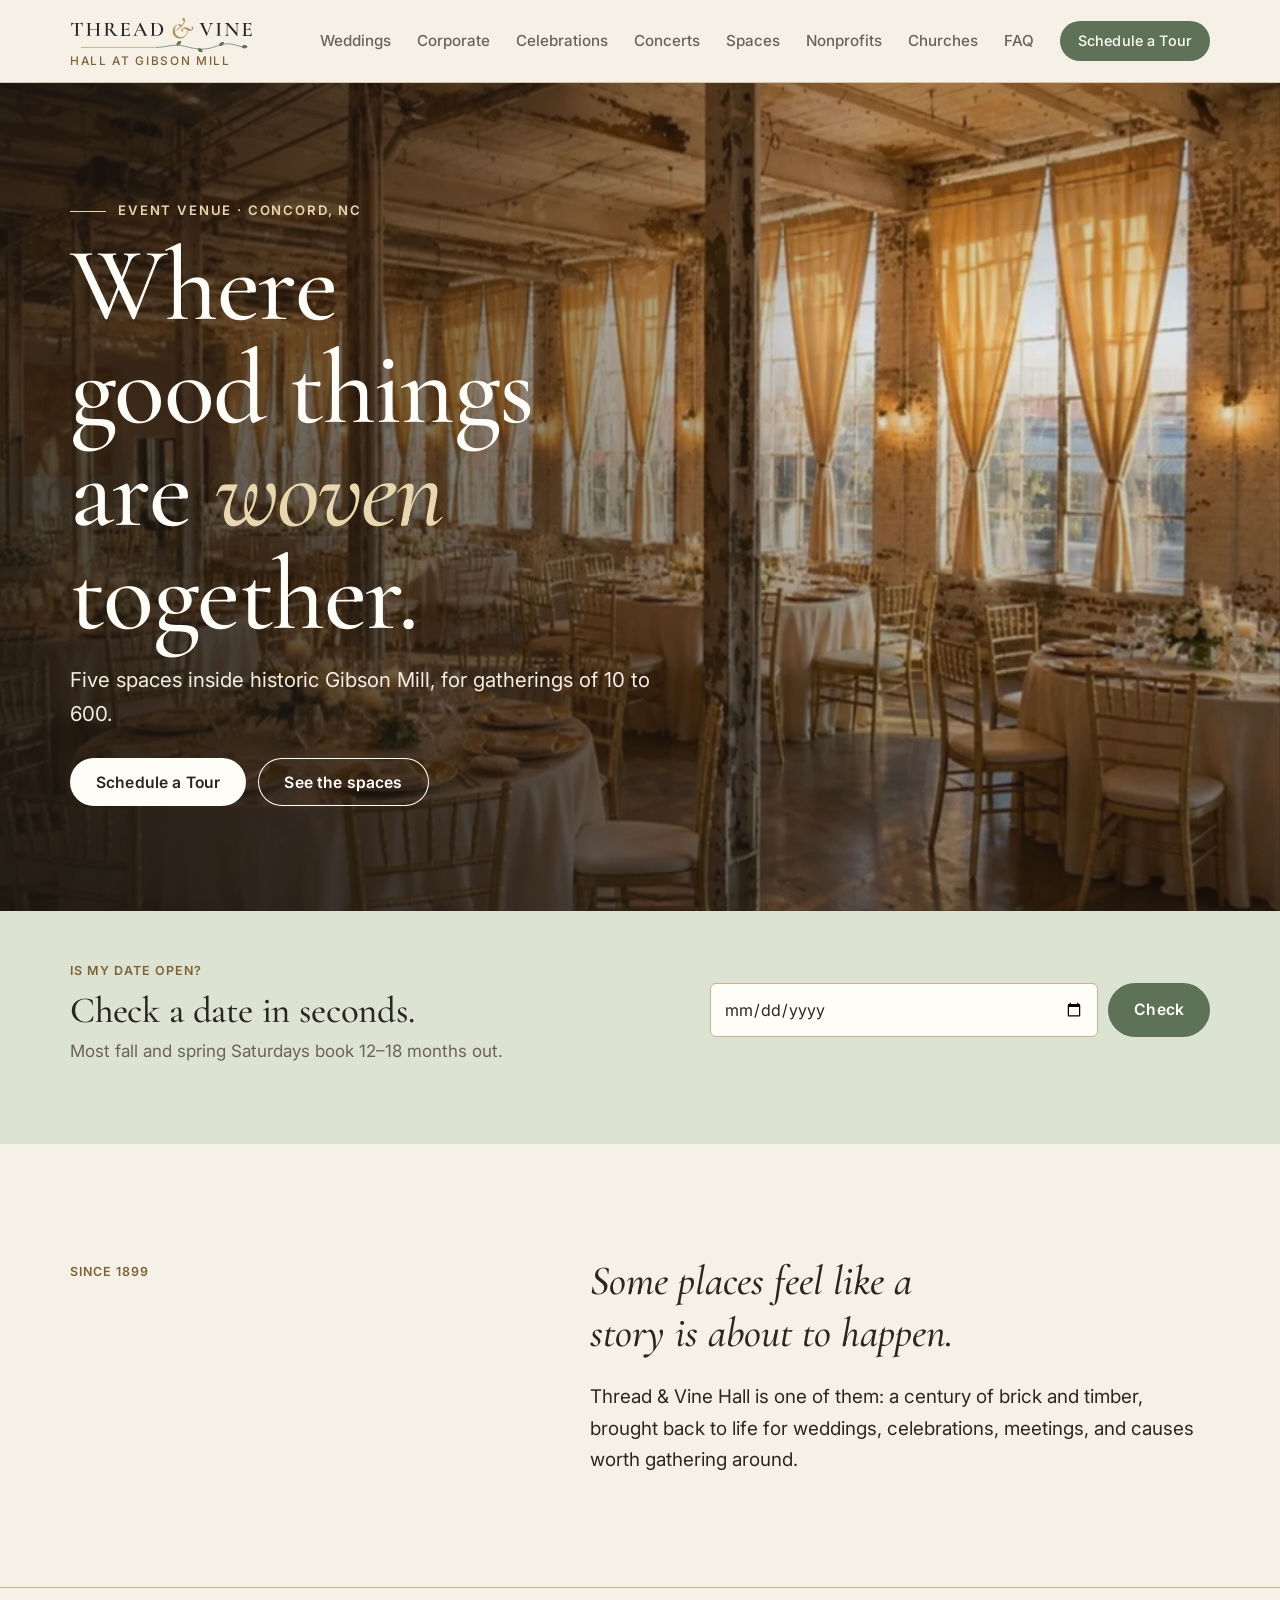
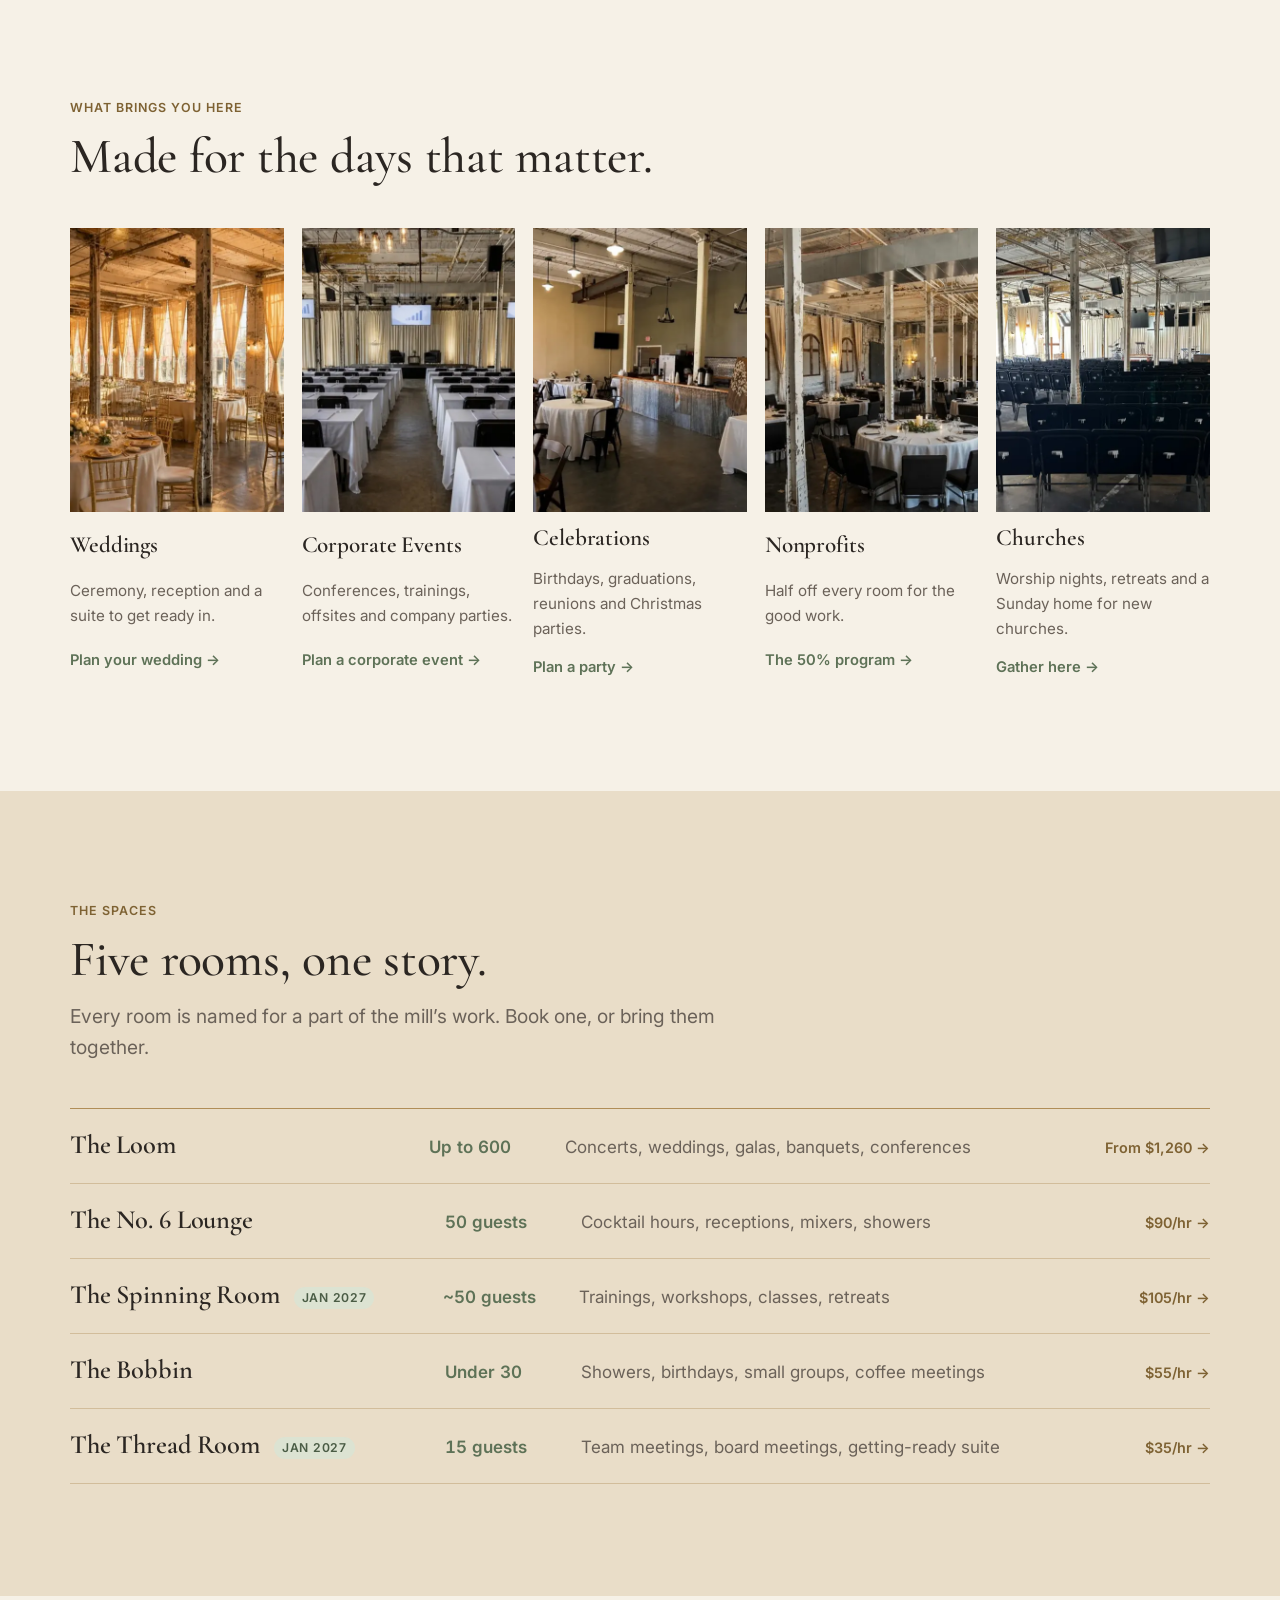
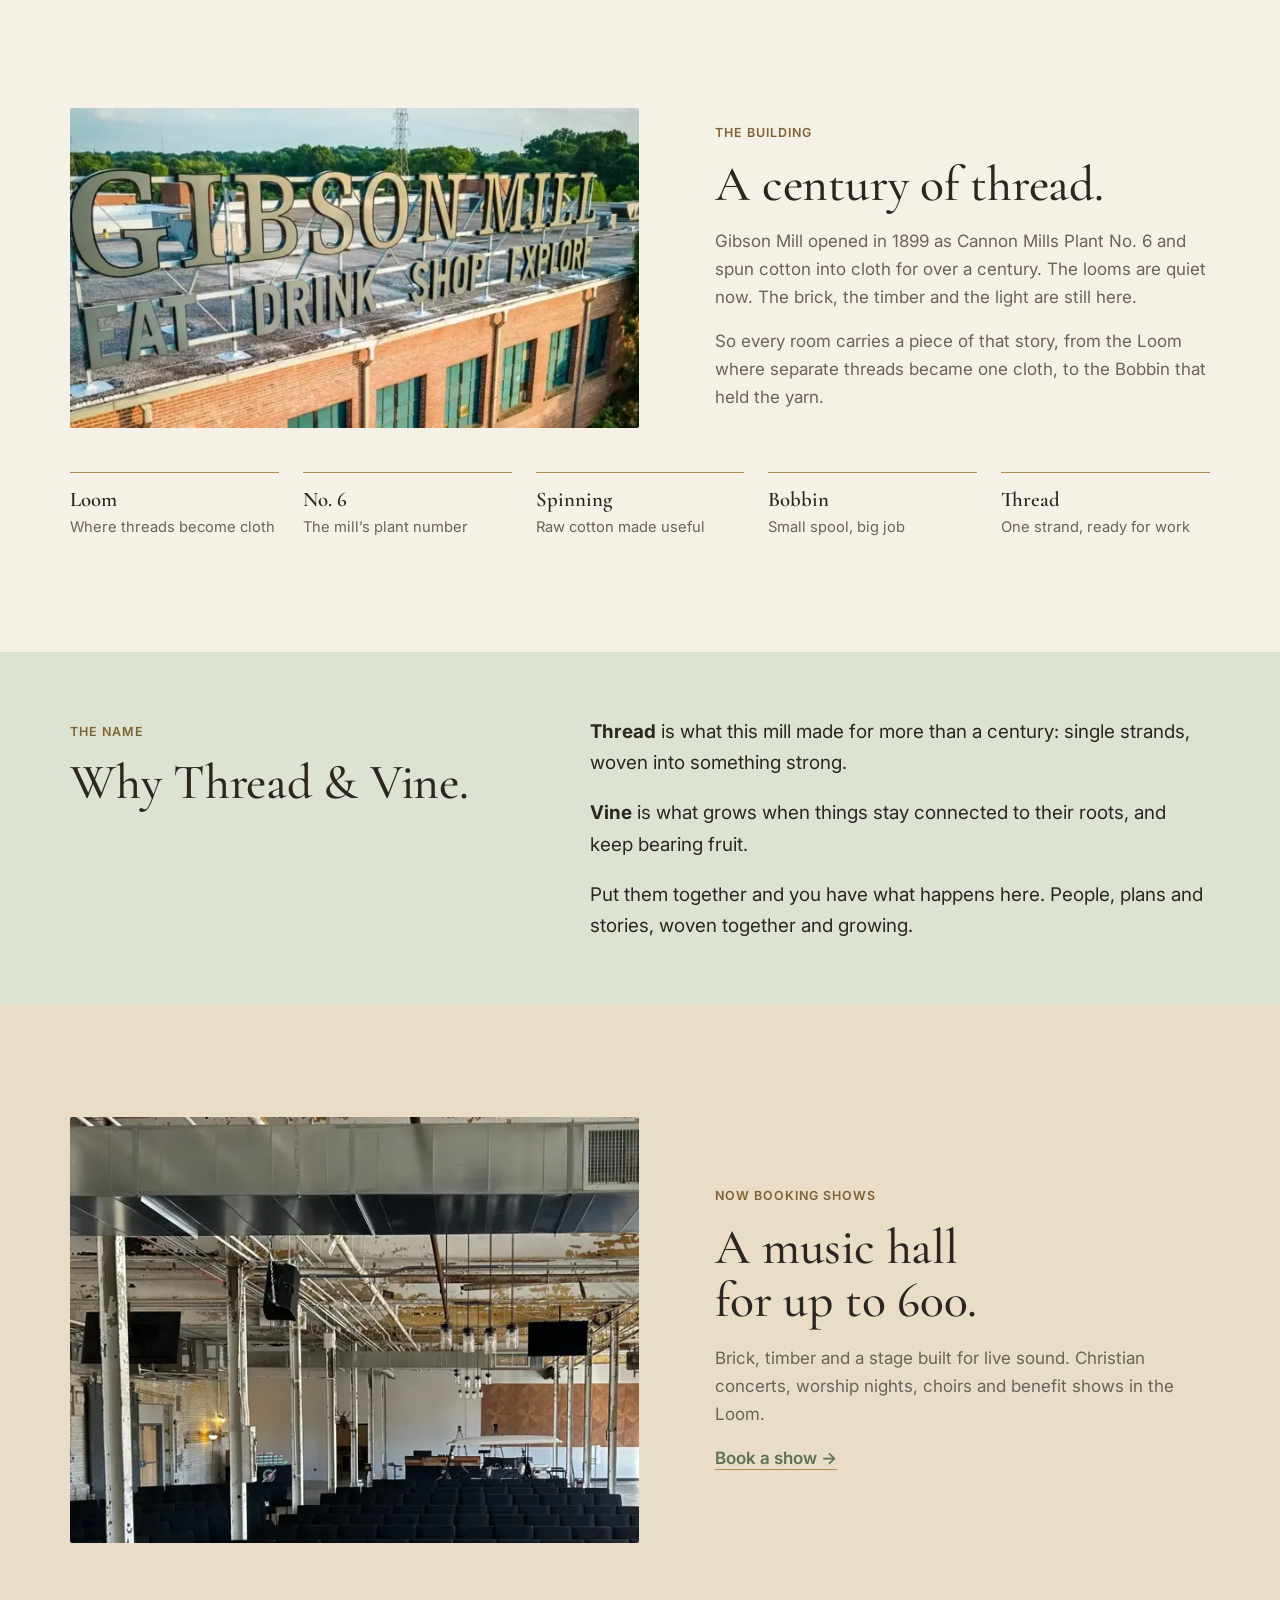
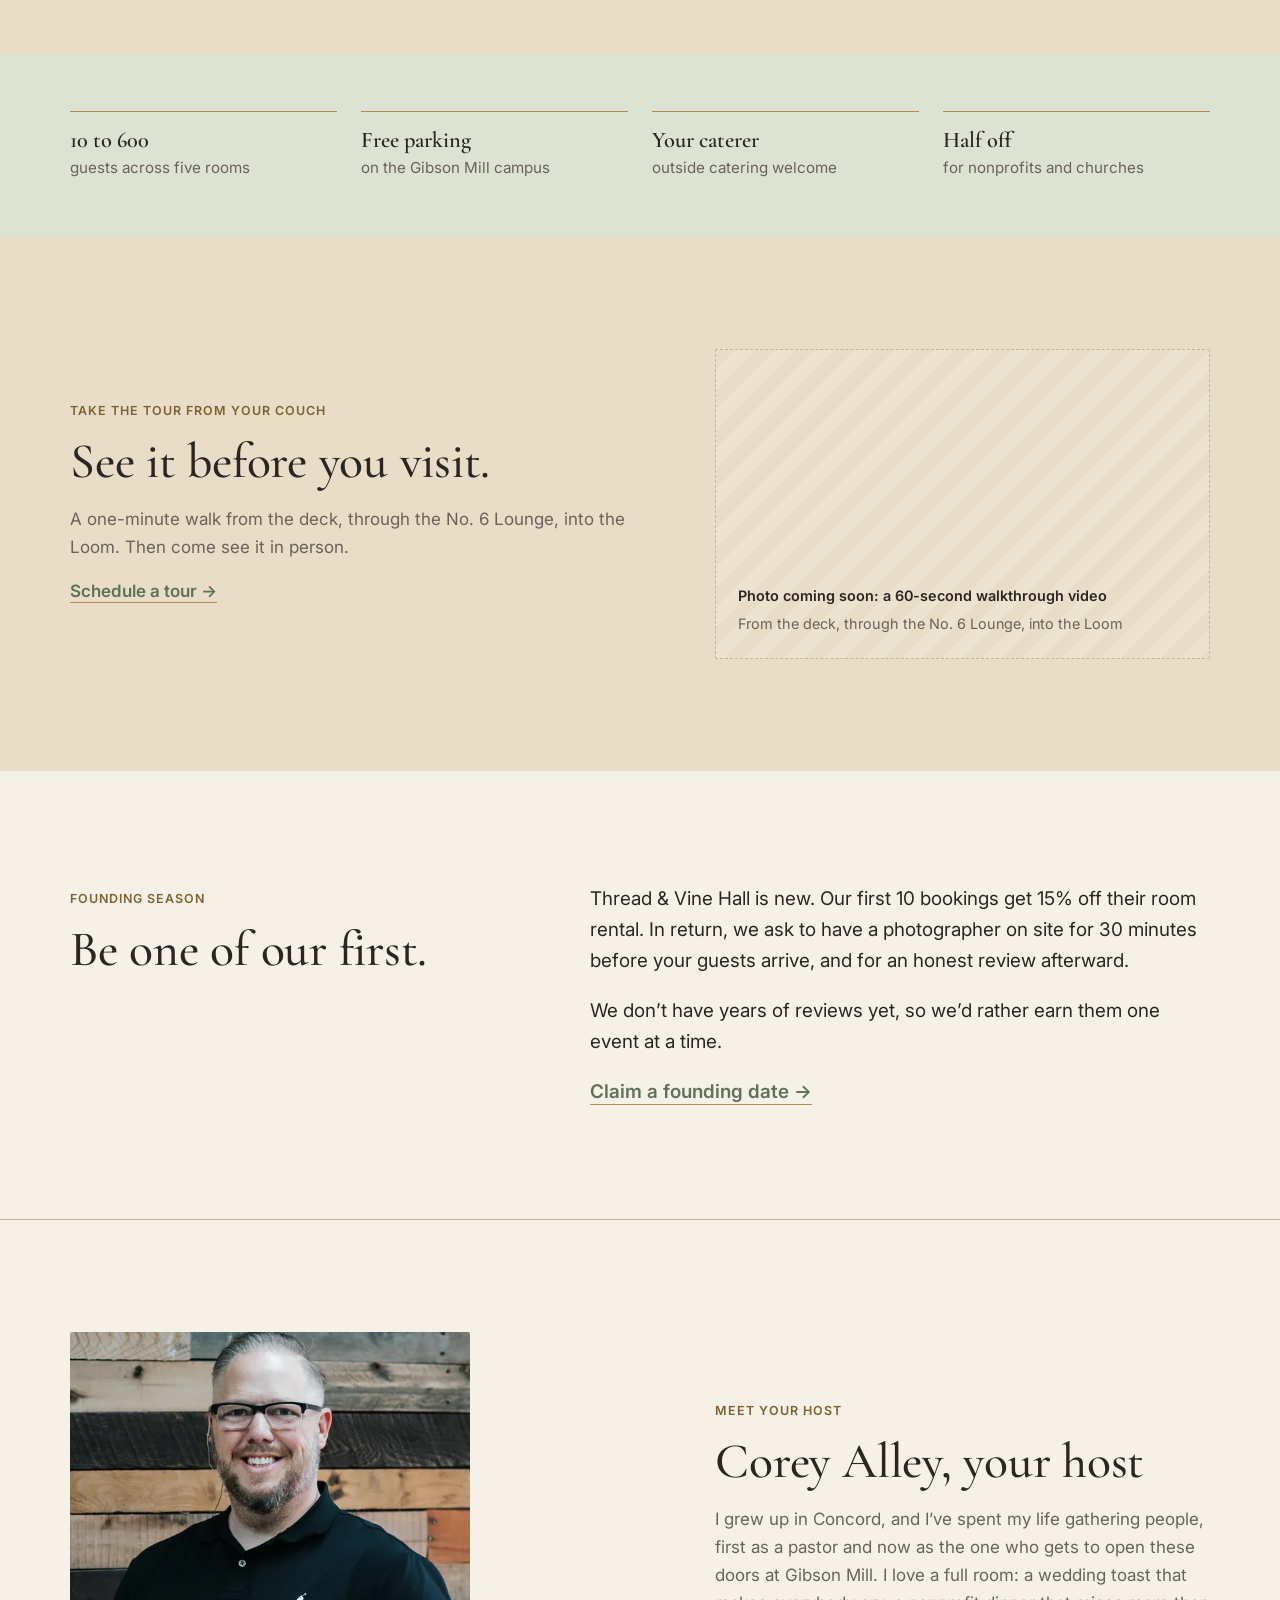
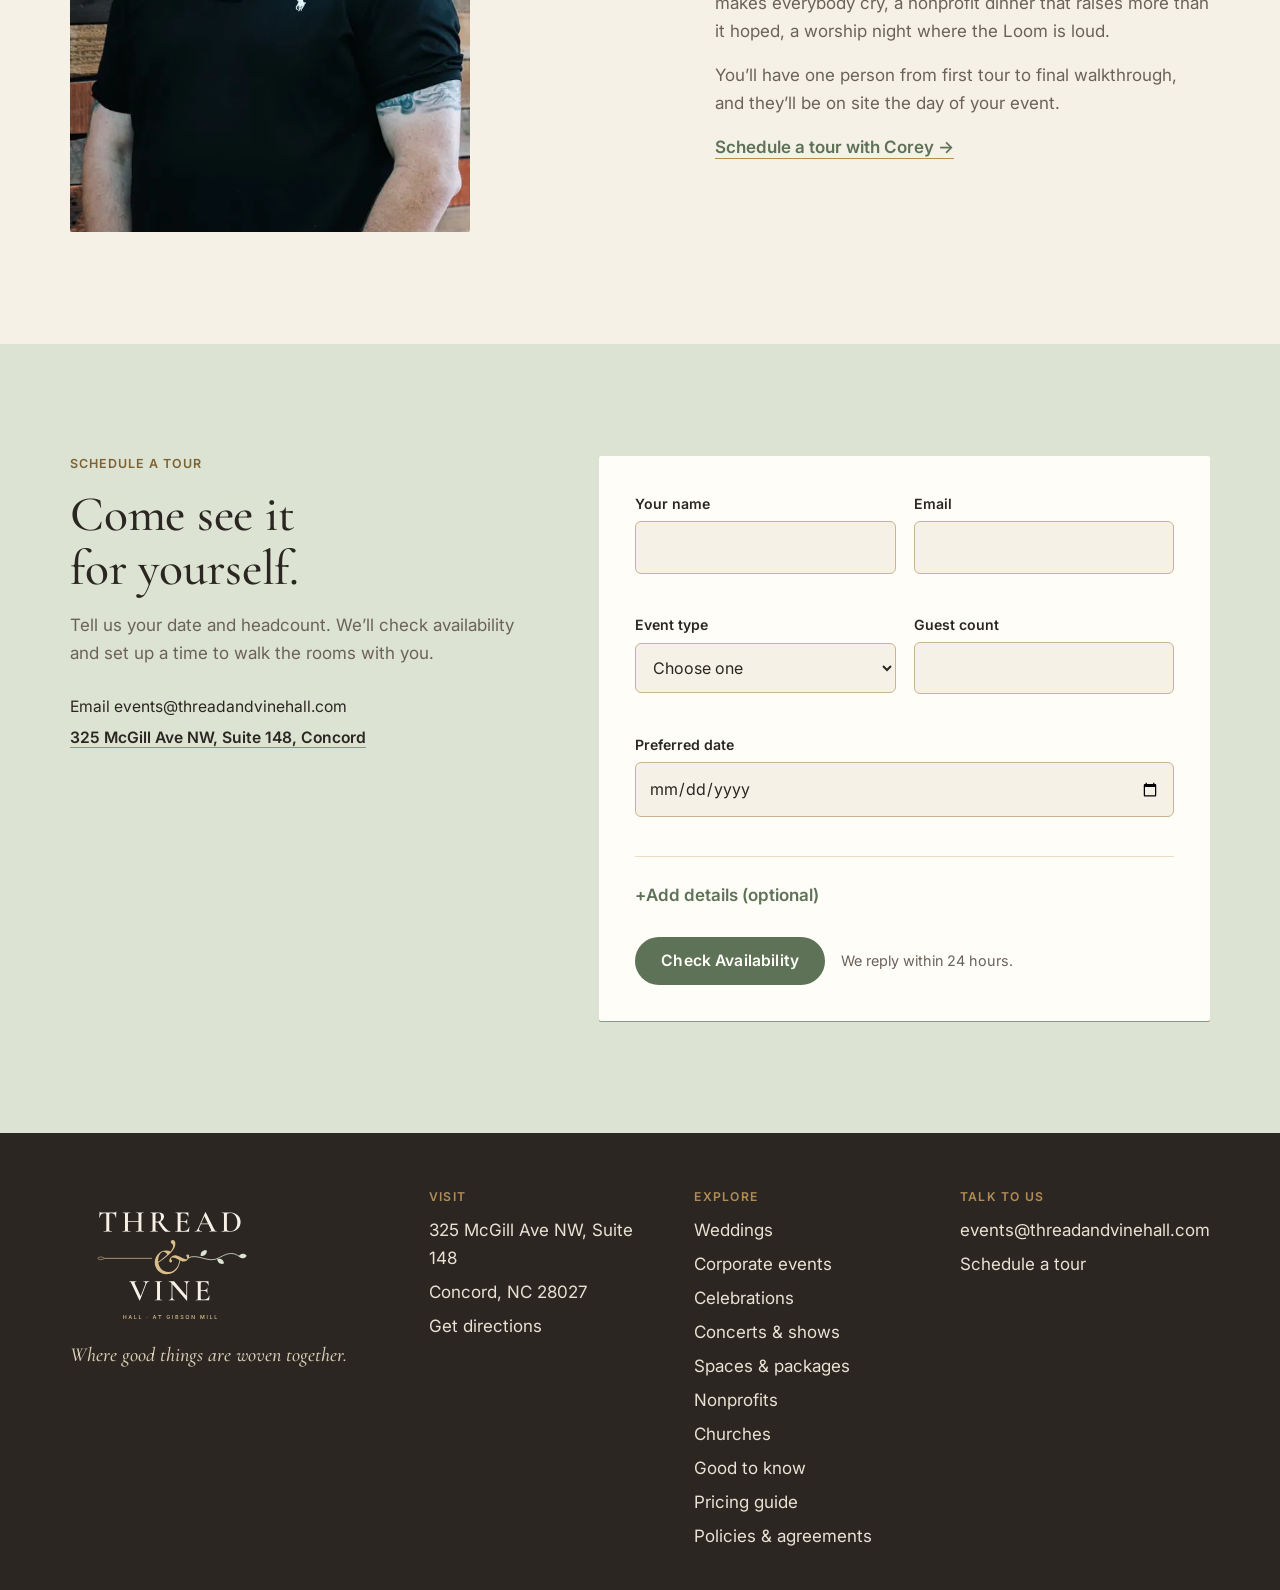
==== commit 0eecc62c: "Site answers: host, capacities, hours, discounts, add-ons, building details; remove placeholders" ====
--- a/index.html
+++ b/index.html
@@ -25,7 +25,7 @@
 <link rel="icon" href="brand/thread-vine-icon.svg" type="image/svg+xml">
 <link rel="apple-touch-icon" href="brand/apple-touch-icon.png">
 <!-- Analytics: paste the Plausible or GA4 snippet here. Tour clicks and inquiries are already tracked as events. -->
-<script type="application/ld+json">{"@context": "https://schema.org", "@type": "EventVenue", "name": "Thread & Vine Hall at Gibson Mill", "alternateName": "Thread & Vine", "description": "A restored 1899 mill in Concord, NC with five event spaces for weddings, corporate events, celebrations, Christian concerts, churches and nonprofits. Gatherings of 10 to 600.", "image": ["https://threadandvinehall.com/img/og-image.jpg", "https://threadandvinehall.com/img/hall-windows.webp", "https://threadandvinehall.com/img/s-loom-banquet.webp"], "priceRange": "$35\u2013$3,150", "publicAccess": false, "smokingAllowed": false, "parentOrganization": {"@type": "Church", "name": "SOJO Church", "url": "https://sojo.church"}, "amenityFeature": [{"@type": "LocationFeatureSpecification", "name": "Free parking", "value": true}, {"@type": "LocationFeatureSpecification", "name": "Wi-Fi", "value": true}, {"@type": "LocationFeatureSpecification", "name": "Stage and sound system", "value": true}, {"@type": "LocationFeatureSpecification", "name": "Outside catering welcome", "value": true}, {"@type": "LocationFeatureSpecification", "name": "Outdoor deck", "value": true}, {"@type": "LocationFeatureSpecification", "name": "Getting-ready suite", "value": true}], "containsPlace": [{"@type": "Room", "name": "The Loom", "maximumAttendeeCapacity": 600}, {"@type": "Room", "name": "The No. 6 Lounge", "maximumAttendeeCapacity": 50}, {"@type": "Room", "name": "The Spinning Room", "maximumAttendeeCapacity": 50}, {"@type": "Room", "name": "The Bobbin", "maximumAttendeeCapacity": 30}, {"@type": "Room", "name": "The Thread Room", "maximumAttendeeCapacity": 15}], "slogan": "Where good things are woven together.", "maximumAttendeeCapacity": 600, "address": {"@type": "PostalAddress", "streetAddress": "325 McGill Ave NW, Suite 148", "addressLocality": "Concord", "addressRegion": "NC", "postalCode": "28027", "addressCountry": "US"}, "geo": {"@type": "GeoCoordinates", "latitude": 35.4235, "longitude": -80.5895}, "telephone": "[phone]", "url": "https://threadandvinehall.com"}</script>
+<script type="application/ld+json">{"@context": "https://schema.org", "@type": "EventVenue", "name": "Thread & Vine Hall at Gibson Mill", "alternateName": "Thread & Vine", "description": "A restored 1899 mill in Concord, NC with five event spaces for weddings, corporate events, celebrations, Christian concerts, churches and nonprofits. Gatherings of 10 to 600.", "image": ["https://threadandvinehall.com/img/og-image.jpg", "https://threadandvinehall.com/img/hall-windows.webp", "https://threadandvinehall.com/img/s-loom-banquet.webp"], "priceRange": "$35\u2013$3,150", "publicAccess": false, "smokingAllowed": false, "parentOrganization": {"@type": "Church", "name": "SOJO Church", "url": "https://sojo.church"}, "amenityFeature": [{"@type": "LocationFeatureSpecification", "name": "Free parking", "value": true}, {"@type": "LocationFeatureSpecification", "name": "Wi-Fi", "value": true}, {"@type": "LocationFeatureSpecification", "name": "Stage and sound system", "value": true}, {"@type": "LocationFeatureSpecification", "name": "Outside catering welcome", "value": true}, {"@type": "LocationFeatureSpecification", "name": "Outdoor deck", "value": true}, {"@type": "LocationFeatureSpecification", "name": "Getting-ready suite", "value": true}], "containsPlace": [{"@type": "Room", "name": "The Loom", "maximumAttendeeCapacity": 600}, {"@type": "Room", "name": "The No. 6 Lounge", "maximumAttendeeCapacity": 50}, {"@type": "Room", "name": "The Spinning Room", "maximumAttendeeCapacity": 50}, {"@type": "Room", "name": "The Bobbin", "maximumAttendeeCapacity": 30}, {"@type": "Room", "name": "The Thread Room", "maximumAttendeeCapacity": 15}], "slogan": "Where good things are woven together.", "maximumAttendeeCapacity": 600, "address": {"@type": "PostalAddress", "streetAddress": "325 McGill Ave NW, Suite 148", "addressLocality": "Concord", "addressRegion": "NC", "postalCode": "28027", "addressCountry": "US"}, "geo": {"@type": "GeoCoordinates", "latitude": 35.4235, "longitude": -80.5895}, "url": "https://threadandvinehall.com"}</script>
 </head>
 <body>
 <a class="skip" href="#main">Skip to content</a>
@@ -74,7 +74,7 @@
 <section><div class="wrap feature">
   <div class="media" style="aspect-ratio:16/9"><img src="img/mill-sign.webp" srcset="img/mill-sign-800.webp 800w, img/mill-sign.webp 1600w" sizes="(max-width: 820px) 100vw, 55vw" alt="The historic Gibson Mill rooftop sign above the brick mill buildings" width="1600" height="1200" loading="lazy" decoding="async"></div>
   <div class="body"><span class="label">The building</span><h2>A century of thread.</h2>
-  <p>Gibson Mill opened in 1899 <span class="ph">[as Cannon Mills Plant No. 6 — confirm]</span> and spun cotton into cloth for over a century. The looms are quiet now. The brick, the timber and the light are still here.</p>
+  <p>Gibson Mill opened in 1899 as Cannon Mills Plant No. 6 and spun cotton into cloth for over a century. The looms are quiet now. The brick, the timber and the light are still here.</p>
   <p>So every room carries a piece of that story, from the Loom where separate threads became one cloth, to the Bobbin that held the yarn.</p></div>
 </div>
 <div class="wrap"><div class="gloss">
@@ -106,17 +106,17 @@
 </div></section>
 <section><div class="wrap intro">
   <div><span class="label">Founding season</span><h2 style="margin-top:12px">Be one of our first.</h2></div>
-  <div class="prose"><p>Thread &amp; Vine Hall is new. Our first <span class="ph">[10]</span> bookings get <span class="ph">[15% off]</span> their room rental. In return, we ask to have a photographer on site for 30 minutes before your guests arrive, and for an honest review afterward.</p>
+  <div class="prose"><p>Thread &amp; Vine Hall is new. Our first 10 bookings get 15% off their room rental. In return, we ask to have a photographer on site for 30 minutes before your guests arrive, and for an honest review afterward.</p>
   <p>We don’t have years of reviews yet, so we’d rather earn them one event at a time.</p>
   <p><a class="textlink" href="#inquire">Claim a founding date →</a></p></div>
 </div></section>
 <hr class="rule">
 <section><div class="wrap feature">
-  <div class="media" style="aspect-ratio:1/1;max-width:440px"><div class="slot" role="img" aria-label="Photo coming soon: your venue host"><b>Photo coming soon: your venue host</b><span>A friendly headshot, ideally in the Loom</span></div></div>
-  <div class="body"><span class="label">Meet your host</span><h2><span class="ph">[Name]</span>, venue host</h2>
-  <p><span class="ph">[Two or three sentences in their own voice: how long they’ve been at Gibson Mill, the kind of events they love, and what they’ll do on your event day.]</span></p>
+  <div class="media" style="aspect-ratio:4/5;max-width:400px"><img src="img/host-corey.webp" alt="Corey Alley, Thread &amp; Vine Hall host" width="560" height="700" loading="lazy" decoding="async"></div>
+  <div class="body"><span class="label">Meet your host</span><h2>Corey Alley, your host</h2>
+  <p>I grew up in Concord, and I’ve spent my life gathering people, first as a pastor and now as the one who gets to open these doors at Gibson Mill. I love a full room: a wedding toast that makes everybody cry, a nonprofit dinner that raises more than it hoped, a worship night where the Loom is loud.</p>
   <p>You’ll have one person from first tour to final walkthrough, and they’ll be on site the day of your event.</p>
-  <p><a class="textlink" href="plan.html">Schedule a tour with <span class="ph">[Name]</span> →</a></p></div>
+  <p><a class="textlink" href="plan.html">Schedule a tour with Corey →</a></p></div>
 </div></section>
 <section class="cta" id="inquire"><div class="wrap cta-grid">
   <div class="aside">
@@ -125,7 +125,7 @@
     <p>Tell us your date and headcount. We’ll check availability and set up a time to walk the rooms with you.</p>
     
     <div class="contact-lines">
-      <span>Call or text <a data-tel><span data-r="contact.phone">[phone]</span></a></span>
+      <span>Call or text <a data-tel><span data-r="contact.phone"></span></a></span>
       <span>Email <span data-r="contact.email">[email]</span></span>
       <span><a data-maps href="#" target="_blank" rel="noopener">325 McGill Ave NW, Suite 148, Concord</a></span>
     </div>
@@ -137,7 +137,7 @@
   <div><a class="mark logo-foot" href="./"><img src="brand/thread-vine-primary-reversed.svg" alt="Thread &amp; Vine Hall at Gibson Mill" width="600" height="420"></a><p class="tag">Where good things are woven together.</p></div>
   <div><h4>Visit</h4><ul><li>325 McGill Ave NW, Suite 148</li><li>Concord, NC 28027</li><li><a data-maps href="#" target="_blank" rel="noopener">Get directions</a></li></ul></div>
   <div><h4>Explore</h4><ul><li><a href="weddings.html">Weddings</a></li><li><a href="corporate.html">Corporate events</a></li><li><a href="celebrations.html">Celebrations</a></li><li><a href="concerts.html">Concerts &amp; shows</a></li><li><a href="spaces.html">Spaces &amp; packages</a></li><li><a href="nonprofits.html">Nonprofits</a></li><li><a href="churches.html">Churches</a></li><li><a href="faq.html">Good to know</a></li><li><a href="pricing.html">Pricing guide</a></li><li><a href="policies.html">Policies &amp; agreements</a></li></ul></div>
-  <div><h4>Talk to us</h4><ul><li><a data-tel><span data-r="contact.phone">[phone]</span></a></li><li><span data-r="contact.email">[email]</span></li><li><a href="plan.html" data-tour>Schedule a tour</a></li><li><a href="#" target="_blank" rel="noopener"><span class="ph">[Instagram]</span></a></li></ul></div>
+  <div><h4>Talk to us</h4><ul><li><a data-tel><span data-r="contact.phone"></span></a></li><li><span data-r="contact.email">[email]</span></li><li><a href="plan.html" data-tour>Schedule a tour</a></li></ul></div>
 </div></footer>
 <div class="mcta"><a class="btn" href="plan.html" data-tour>Schedule a Tour</a><a class="btn line" data-tel aria-label="Call">Call</a></div>
 <script src="rates.js"></script>
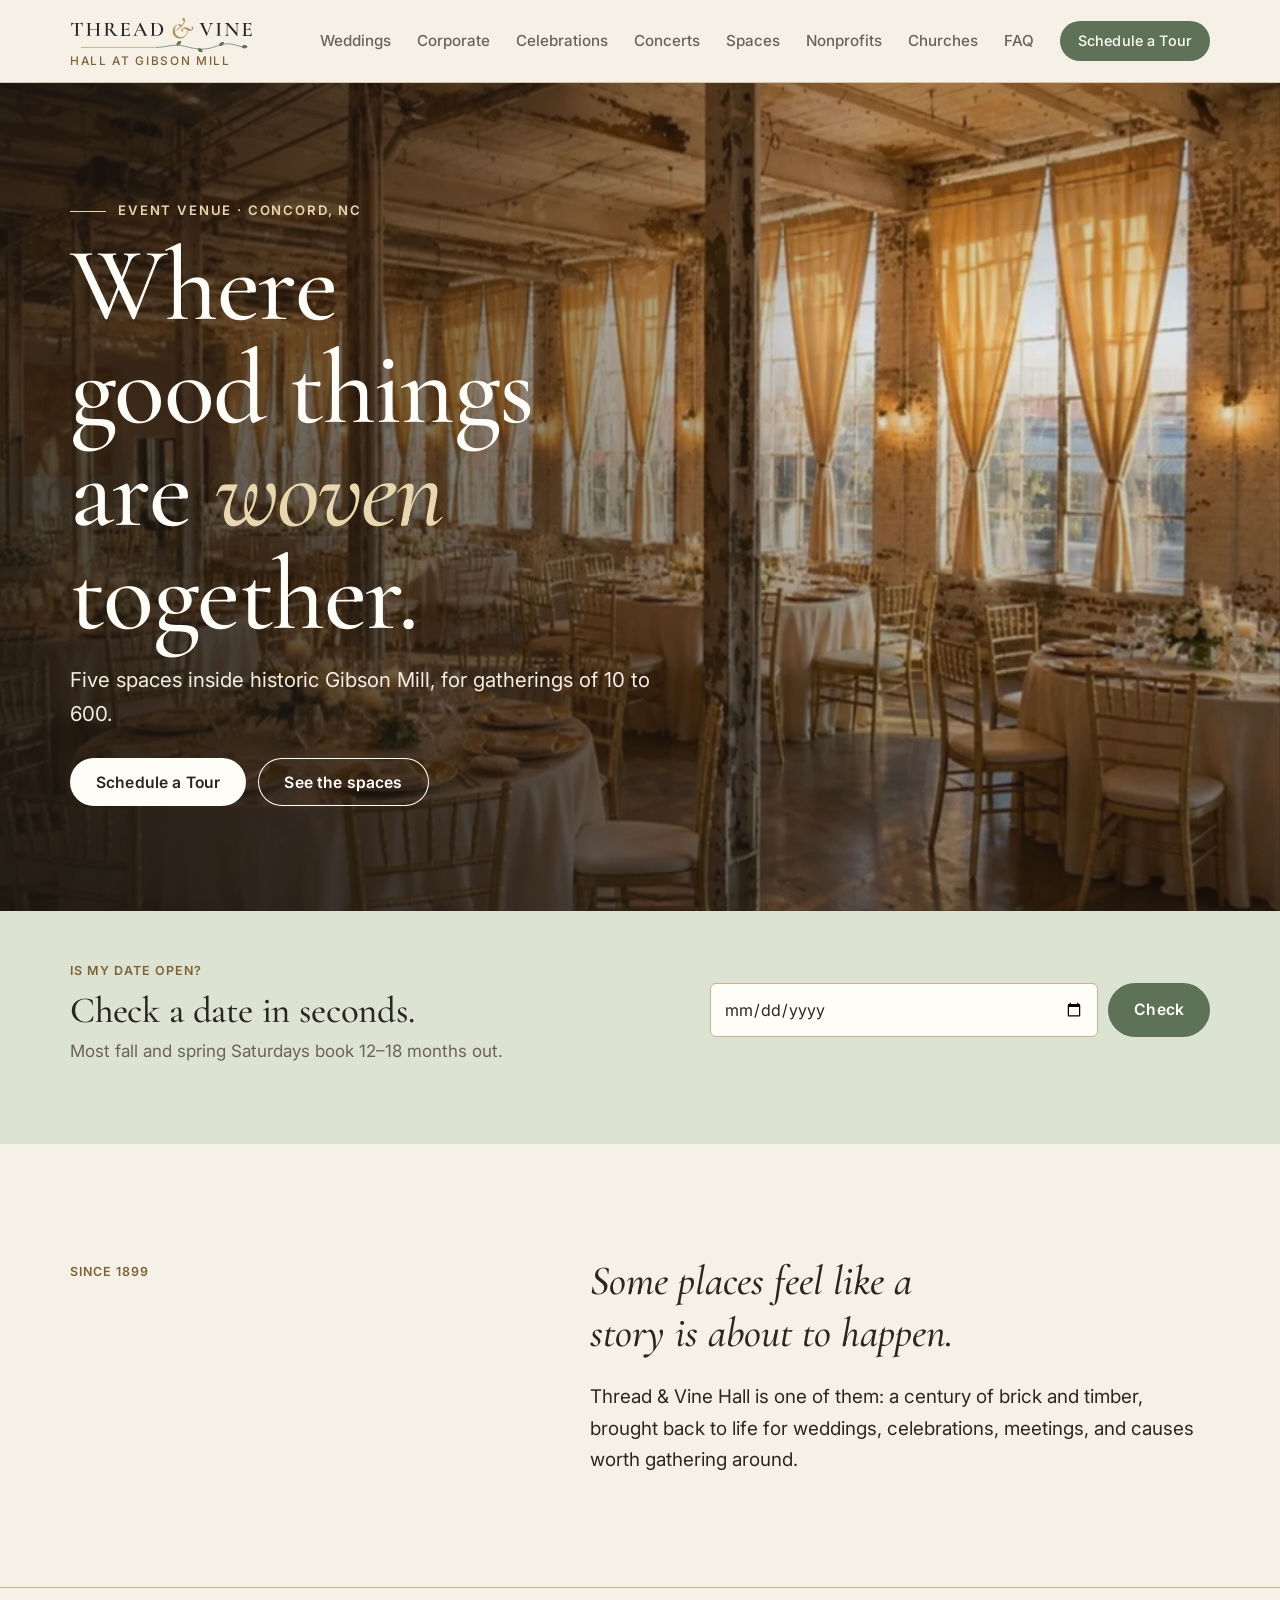
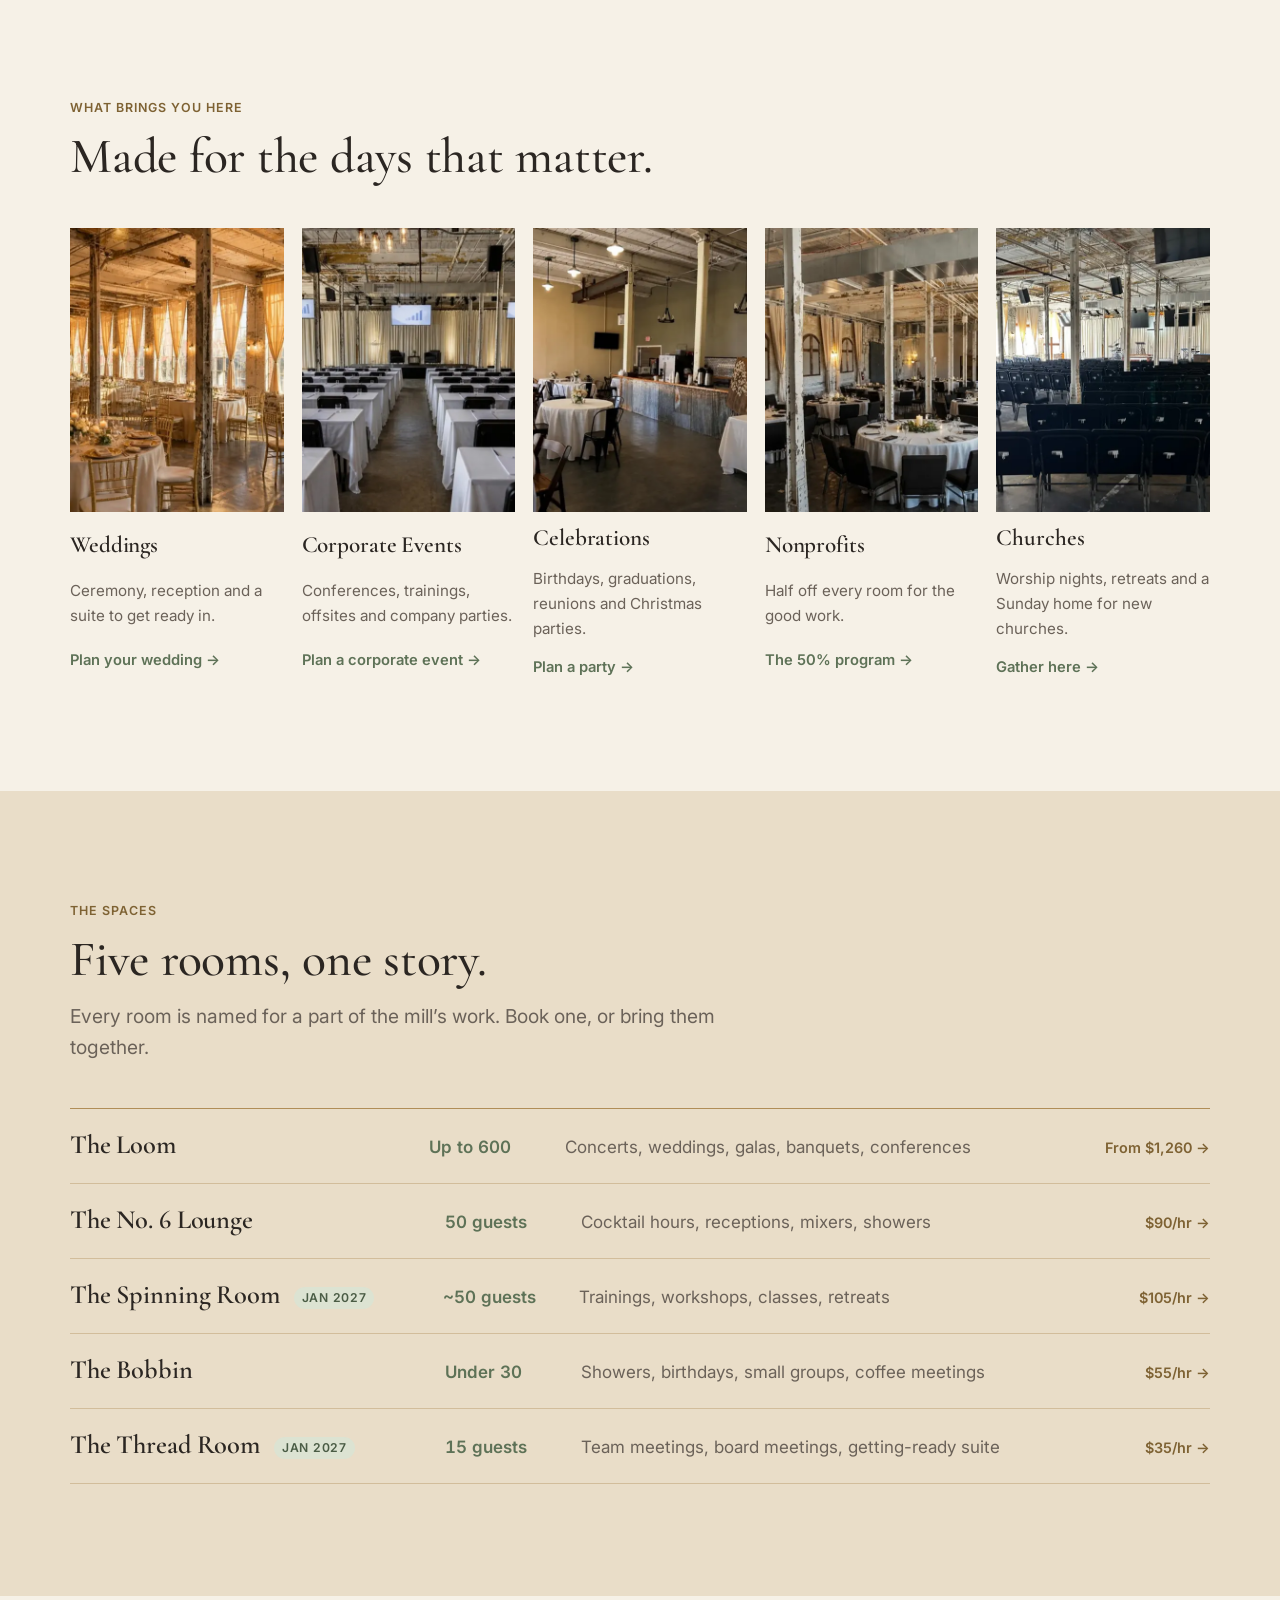
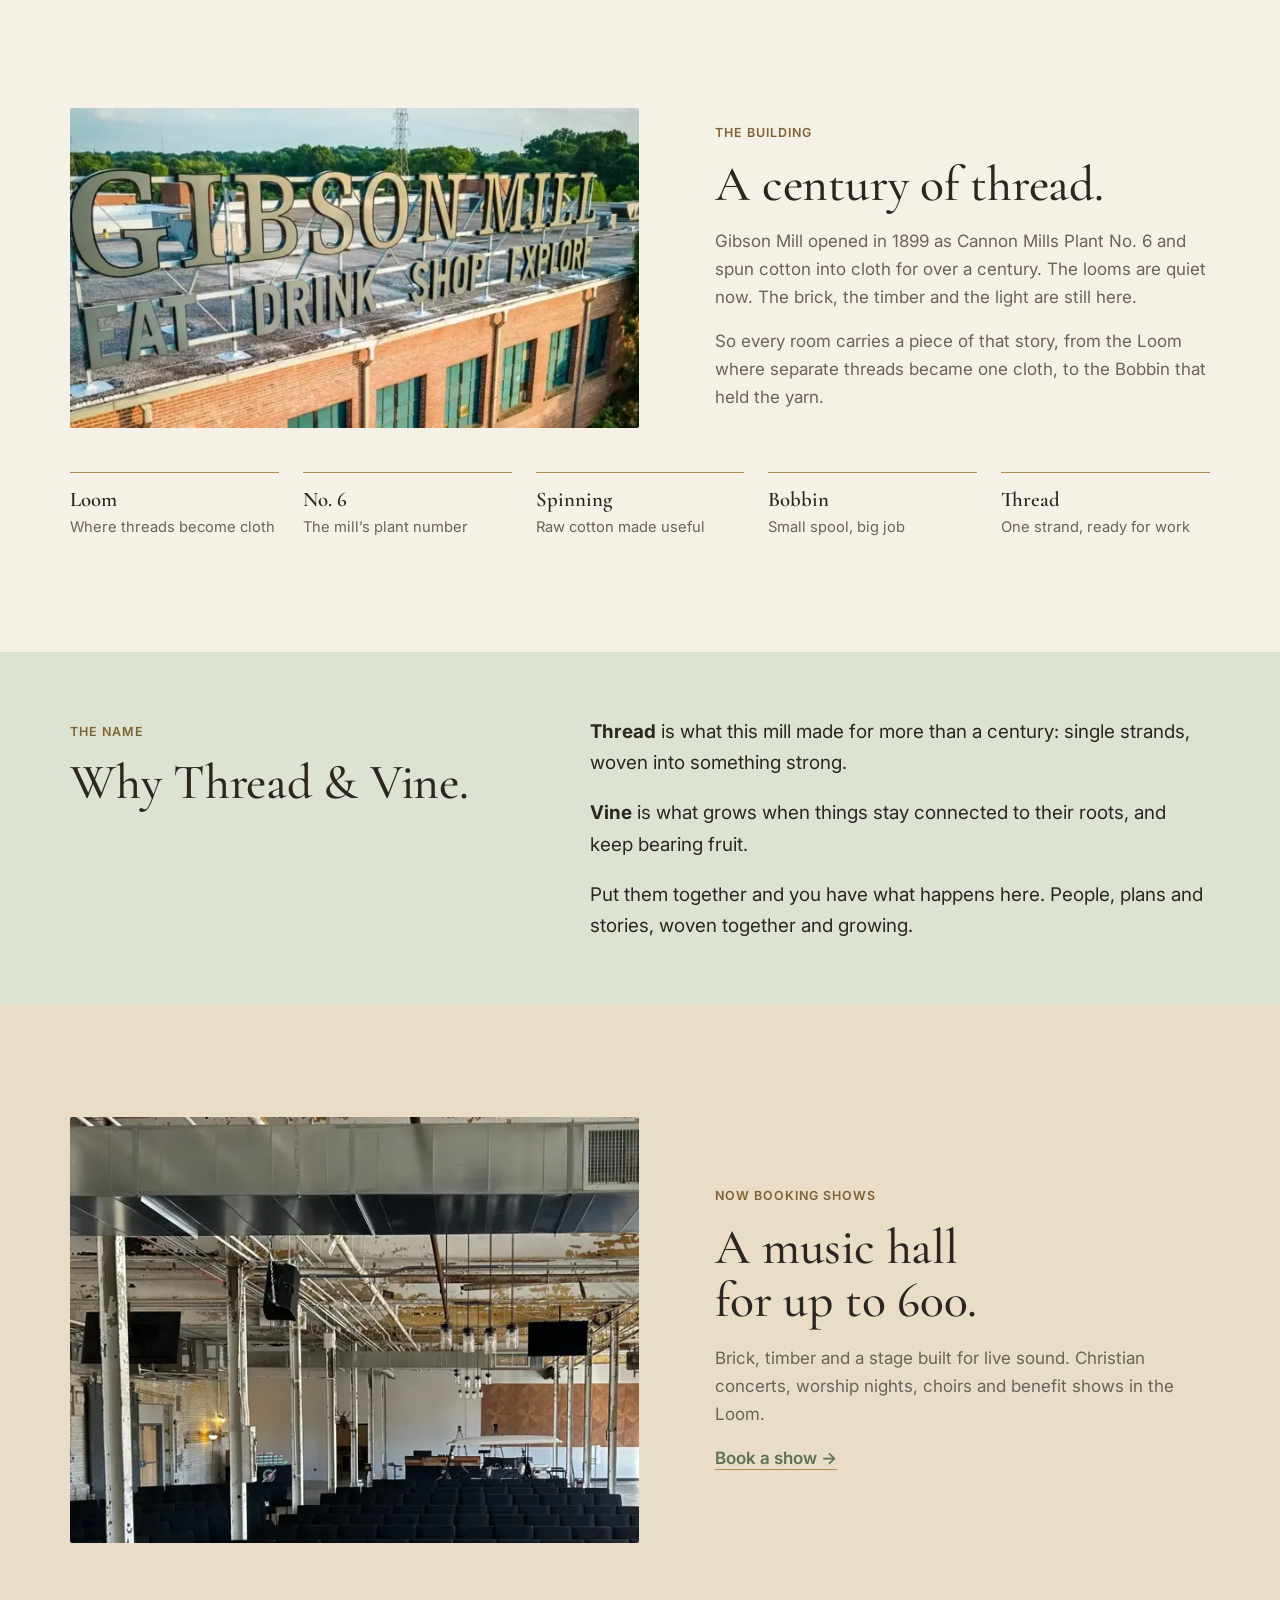
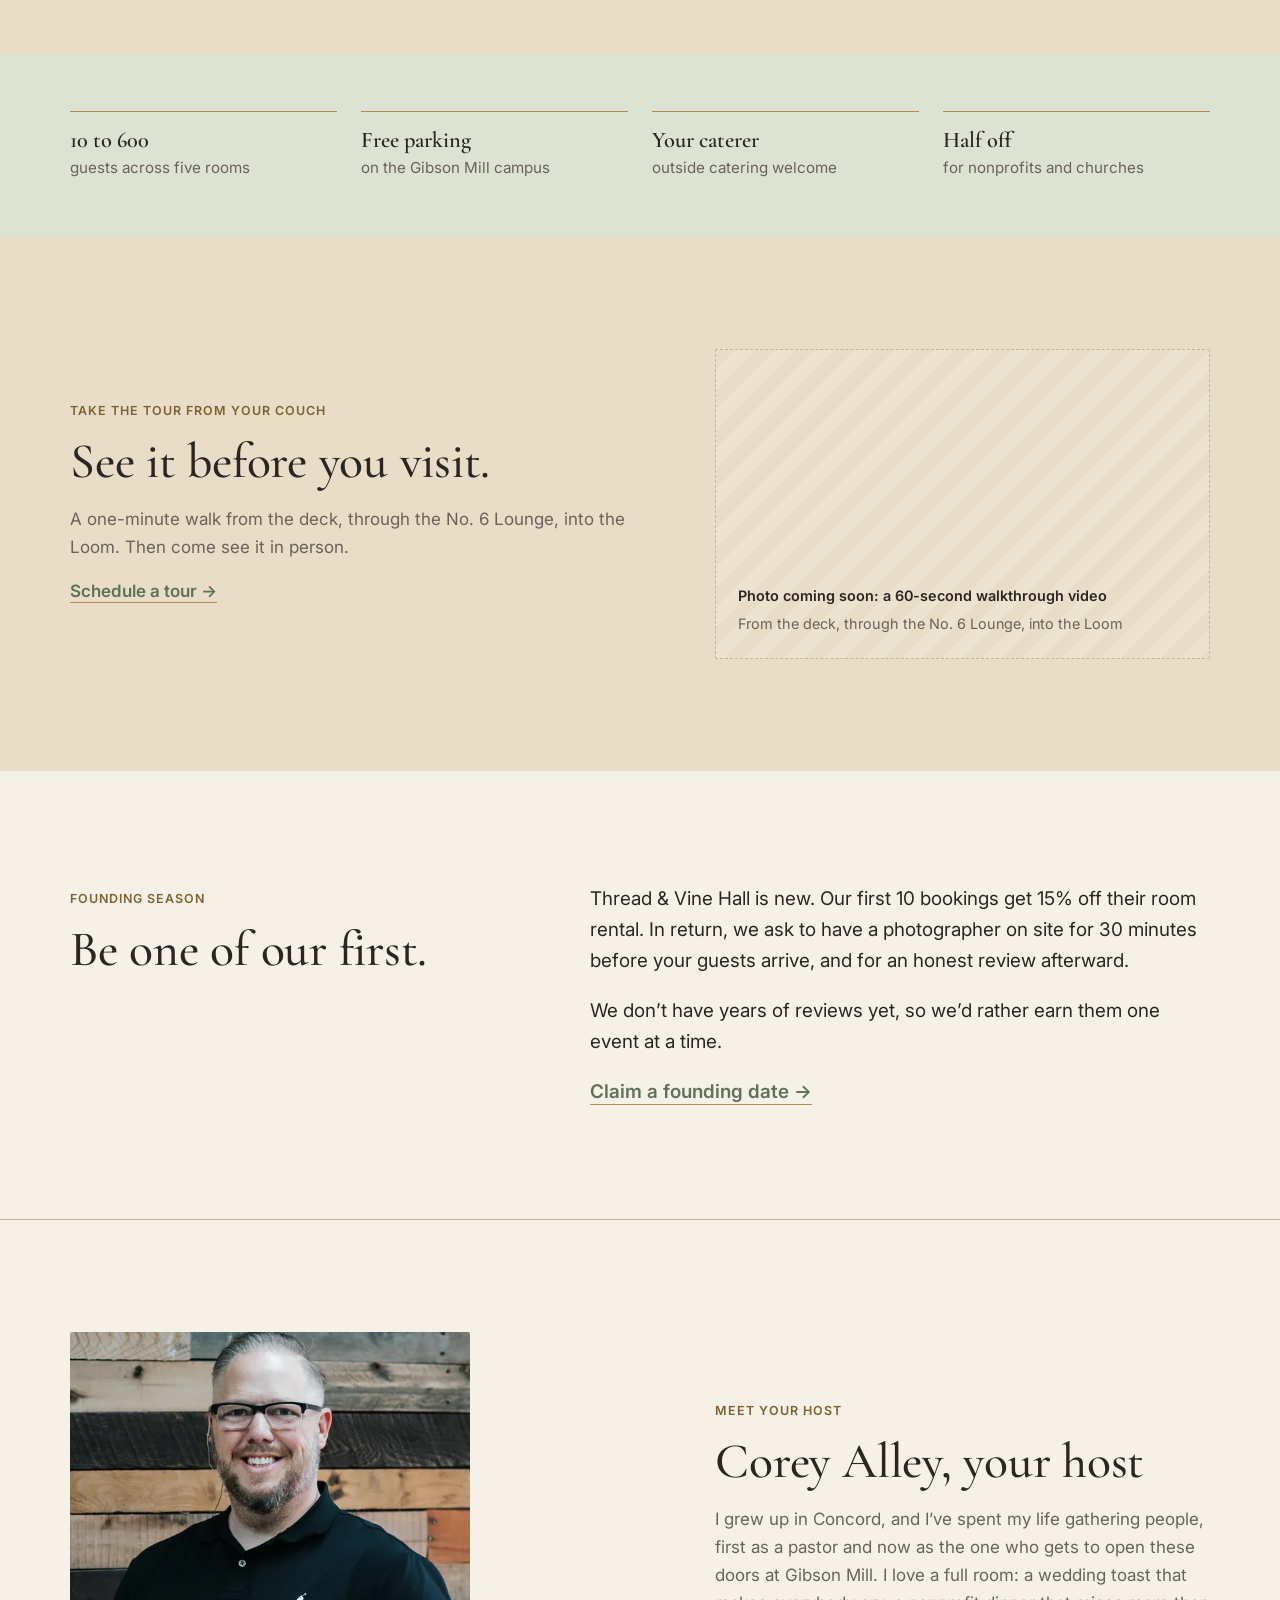
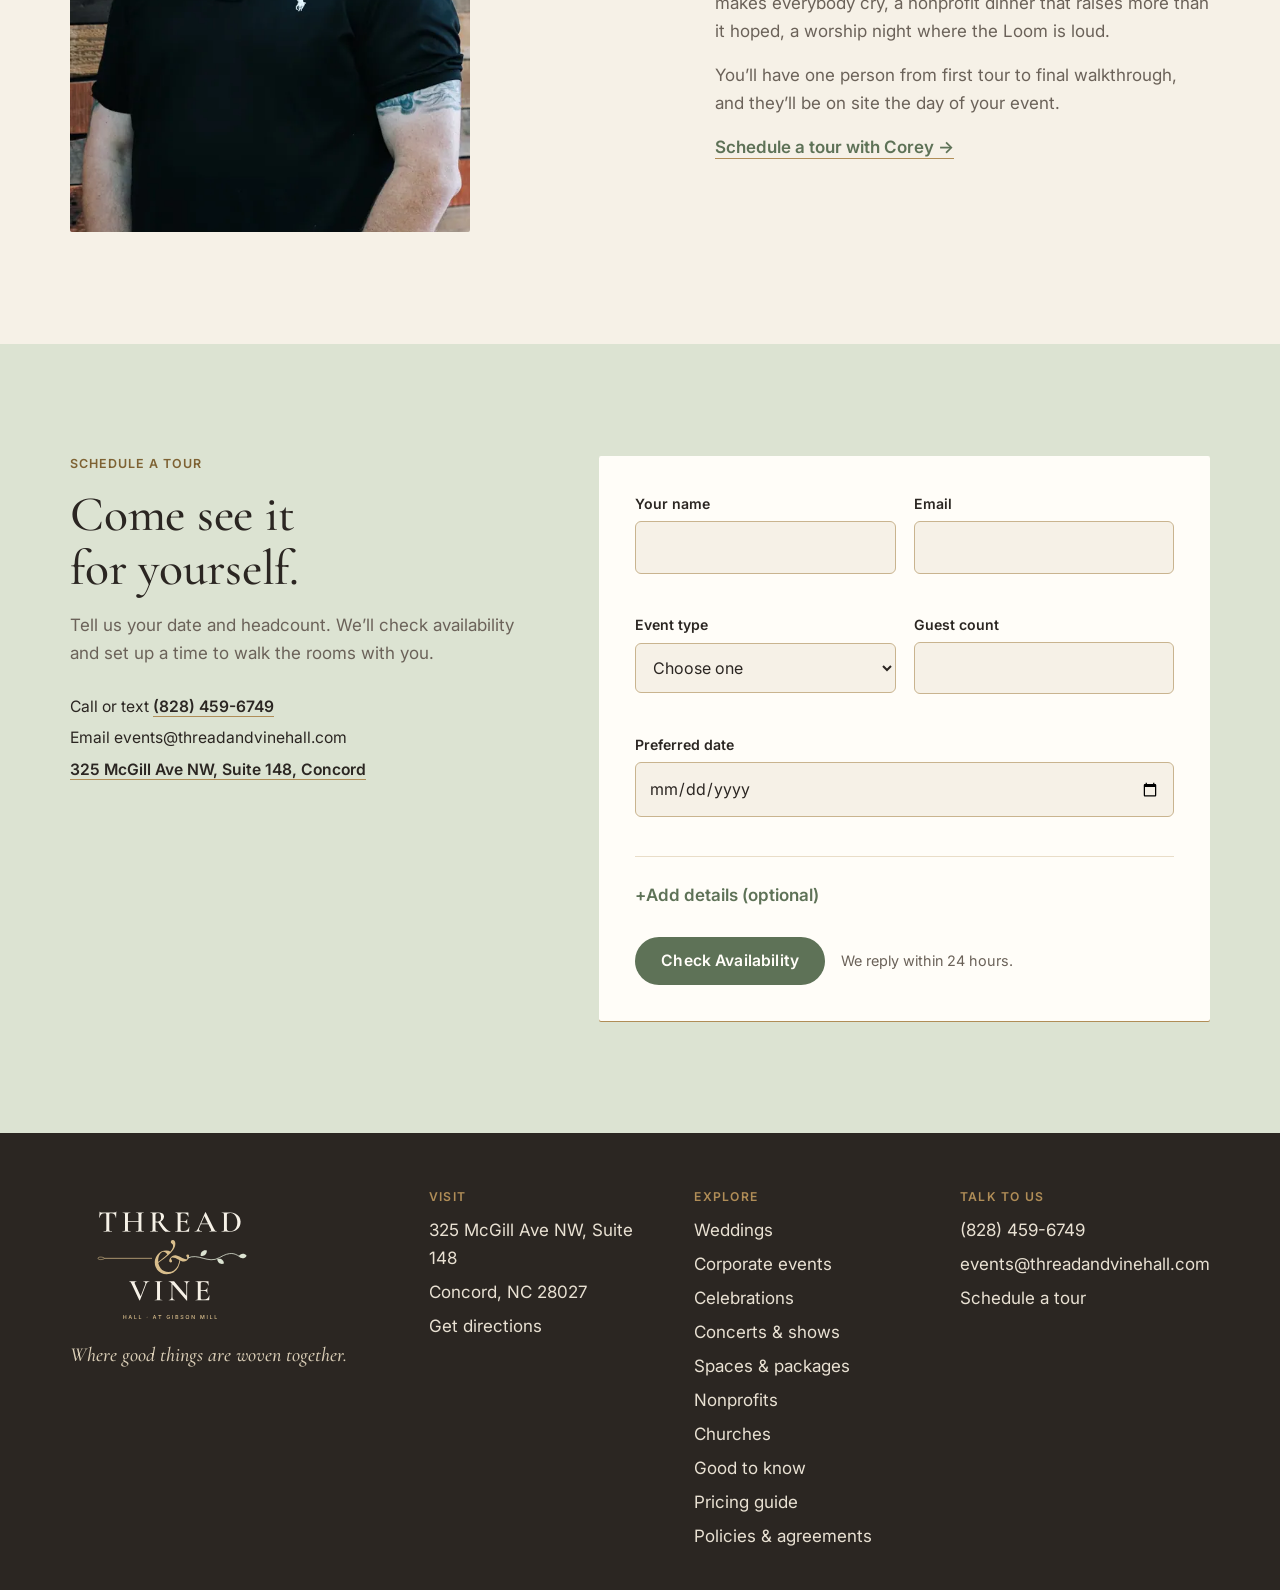
==== commit 146aafbb: "Add Google Voice number" ====
--- a/index.html
+++ b/index.html
@@ -25,7 +25,7 @@
 <link rel="icon" href="brand/thread-vine-icon.svg" type="image/svg+xml">
 <link rel="apple-touch-icon" href="brand/apple-touch-icon.png">
 <!-- Analytics: paste the Plausible or GA4 snippet here. Tour clicks and inquiries are already tracked as events. -->
-<script type="application/ld+json">{"@context": "https://schema.org", "@type": "EventVenue", "name": "Thread & Vine Hall at Gibson Mill", "alternateName": "Thread & Vine", "description": "A restored 1899 mill in Concord, NC with five event spaces for weddings, corporate events, celebrations, Christian concerts, churches and nonprofits. Gatherings of 10 to 600.", "image": ["https://threadandvinehall.com/img/og-image.jpg", "https://threadandvinehall.com/img/hall-windows.webp", "https://threadandvinehall.com/img/s-loom-banquet.webp"], "priceRange": "$35\u2013$3,150", "publicAccess": false, "smokingAllowed": false, "parentOrganization": {"@type": "Church", "name": "SOJO Church", "url": "https://sojo.church"}, "amenityFeature": [{"@type": "LocationFeatureSpecification", "name": "Free parking", "value": true}, {"@type": "LocationFeatureSpecification", "name": "Wi-Fi", "value": true}, {"@type": "LocationFeatureSpecification", "name": "Stage and sound system", "value": true}, {"@type": "LocationFeatureSpecification", "name": "Outside catering welcome", "value": true}, {"@type": "LocationFeatureSpecification", "name": "Outdoor deck", "value": true}, {"@type": "LocationFeatureSpecification", "name": "Getting-ready suite", "value": true}], "containsPlace": [{"@type": "Room", "name": "The Loom", "maximumAttendeeCapacity": 600}, {"@type": "Room", "name": "The No. 6 Lounge", "maximumAttendeeCapacity": 50}, {"@type": "Room", "name": "The Spinning Room", "maximumAttendeeCapacity": 50}, {"@type": "Room", "name": "The Bobbin", "maximumAttendeeCapacity": 30}, {"@type": "Room", "name": "The Thread Room", "maximumAttendeeCapacity": 15}], "slogan": "Where good things are woven together.", "maximumAttendeeCapacity": 600, "address": {"@type": "PostalAddress", "streetAddress": "325 McGill Ave NW, Suite 148", "addressLocality": "Concord", "addressRegion": "NC", "postalCode": "28027", "addressCountry": "US"}, "geo": {"@type": "GeoCoordinates", "latitude": 35.4235, "longitude": -80.5895}, "url": "https://threadandvinehall.com"}</script>
+<script type="application/ld+json">{"@context": "https://schema.org", "@type": "EventVenue", "name": "Thread & Vine Hall at Gibson Mill", "alternateName": "Thread & Vine", "description": "A restored 1899 mill in Concord, NC with five event spaces for weddings, corporate events, celebrations, Christian concerts, churches and nonprofits. Gatherings of 10 to 600.", "image": ["https://threadandvinehall.com/img/og-image.jpg", "https://threadandvinehall.com/img/hall-windows.webp", "https://threadandvinehall.com/img/s-loom-banquet.webp"], "priceRange": "$35\u2013$3,150", "publicAccess": false, "smokingAllowed": false, "parentOrganization": {"@type": "Church", "name": "SOJO Church", "url": "https://sojo.church"}, "amenityFeature": [{"@type": "LocationFeatureSpecification", "name": "Free parking", "value": true}, {"@type": "LocationFeatureSpecification", "name": "Wi-Fi", "value": true}, {"@type": "LocationFeatureSpecification", "name": "Stage and sound system", "value": true}, {"@type": "LocationFeatureSpecification", "name": "Outside catering welcome", "value": true}, {"@type": "LocationFeatureSpecification", "name": "Outdoor deck", "value": true}, {"@type": "LocationFeatureSpecification", "name": "Getting-ready suite", "value": true}], "containsPlace": [{"@type": "Room", "name": "The Loom", "maximumAttendeeCapacity": 600}, {"@type": "Room", "name": "The No. 6 Lounge", "maximumAttendeeCapacity": 50}, {"@type": "Room", "name": "The Spinning Room", "maximumAttendeeCapacity": 50}, {"@type": "Room", "name": "The Bobbin", "maximumAttendeeCapacity": 30}, {"@type": "Room", "name": "The Thread Room", "maximumAttendeeCapacity": 15}], "slogan": "Where good things are woven together.", "maximumAttendeeCapacity": 600, "address": {"@type": "PostalAddress", "streetAddress": "325 McGill Ave NW, Suite 148", "addressLocality": "Concord", "addressRegion": "NC", "postalCode": "28027", "addressCountry": "US"}, "telephone": "+1-828-459-6749", "email": "events@threadandvinehall.com", "geo": {"@type": "GeoCoordinates", "latitude": 35.4235, "longitude": -80.5895}, "url": "https://threadandvinehall.com"}</script>
 </head>
 <body>
 <a class="skip" href="#main">Skip to content</a>
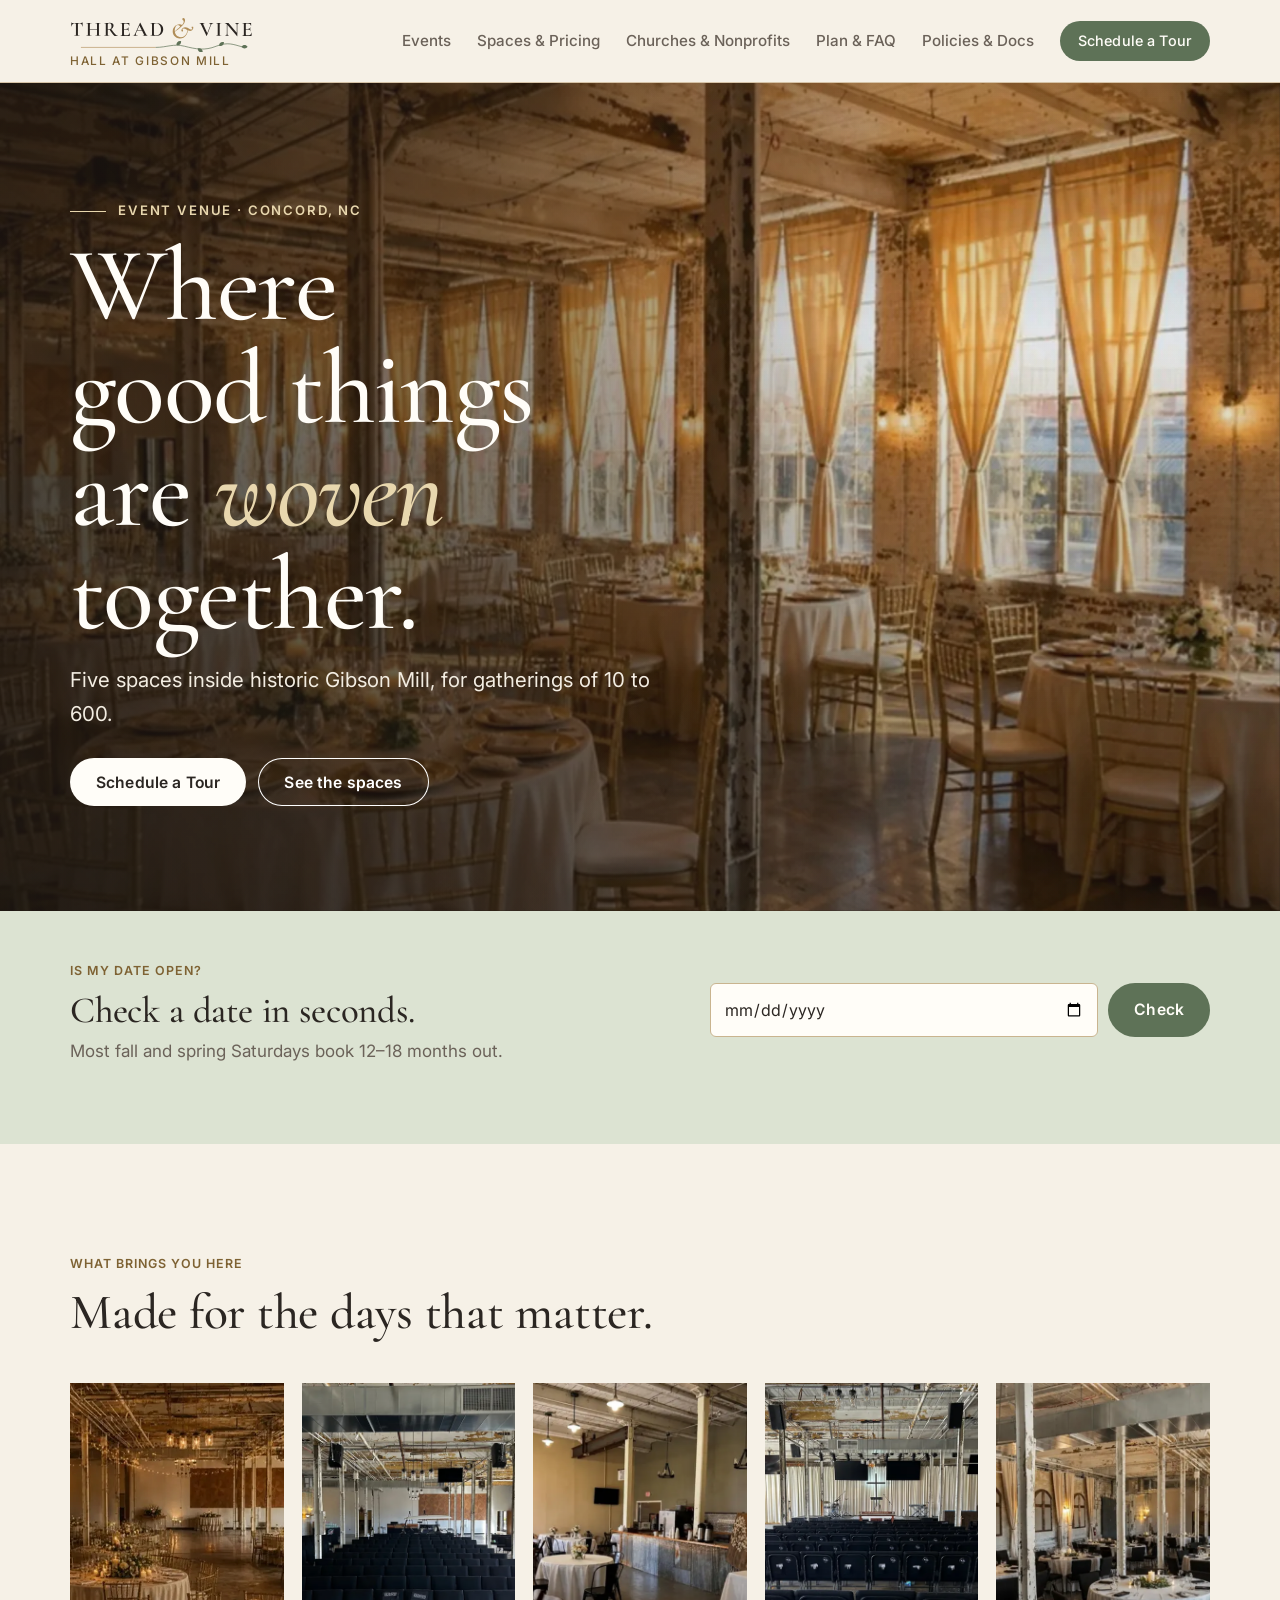
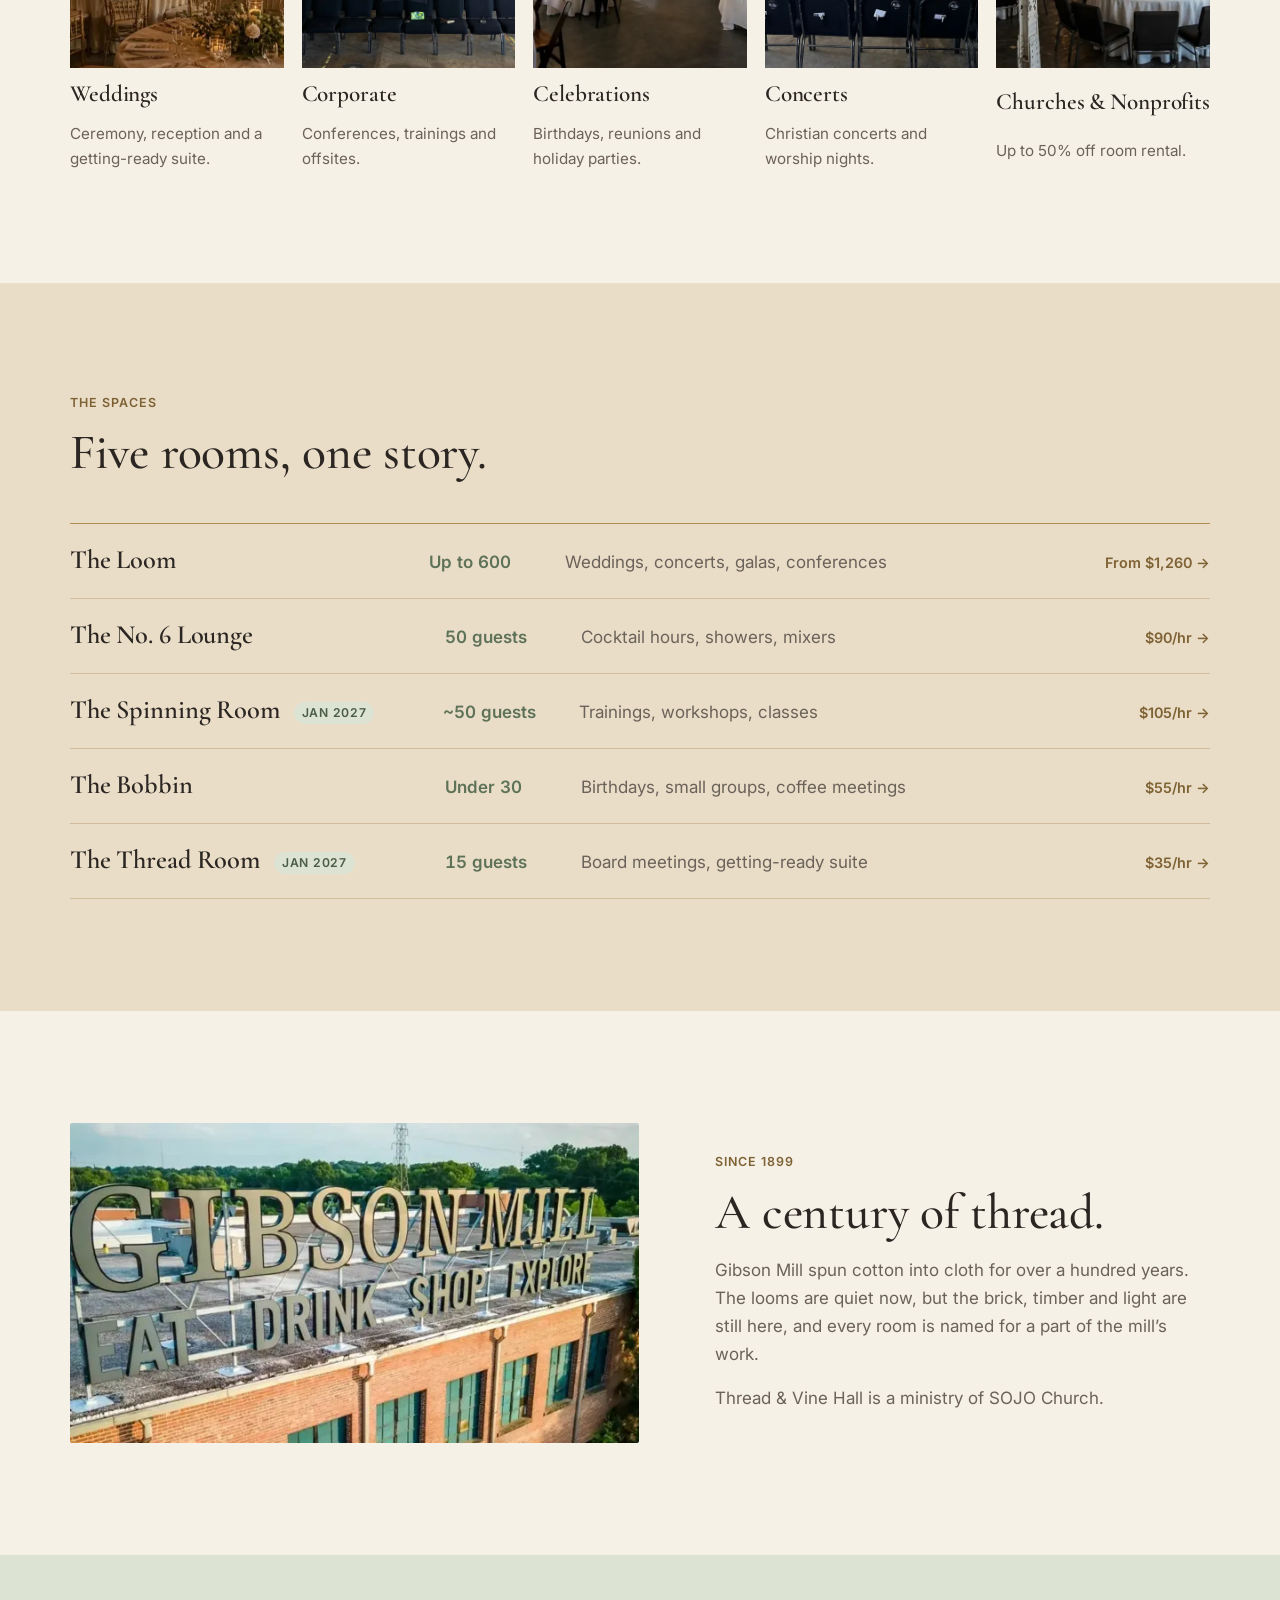
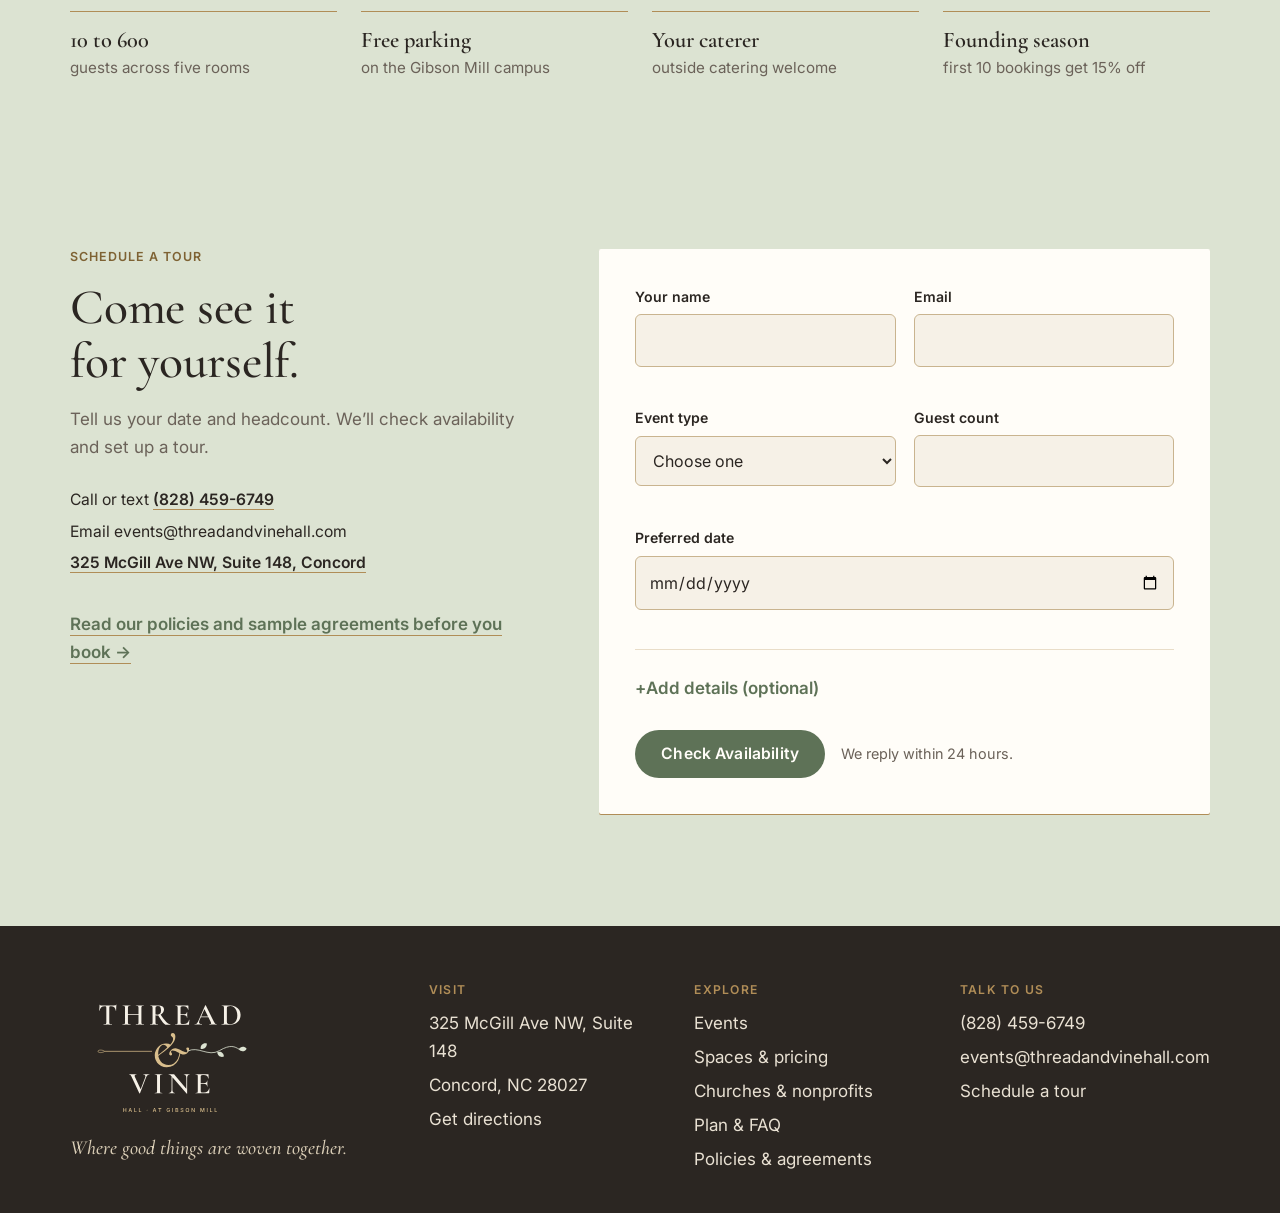
==== commit 7315f131: "Simplify site: 6 pages, shorter copy, Policies & Docs in nav, remove host section Co-Authored-By: Cl" ====
--- a/index.html
+++ b/index.html
@@ -4,7 +4,7 @@
 <meta charset="utf-8">
 <meta name="viewport" content="width=device-width, initial-scale=1, viewport-fit=cover">
 <title>Thread &amp; Vine Hall at Gibson Mill | Event Venue in Concord, NC</title>
-<meta name="description" content="A restored 1899 mill in Concord, NC with five event spaces for weddings, meetings, nonprofits and churches. Gatherings of 10 to 600.">
+<meta name="description" content="A restored 1899 mill in Concord, NC with five event spaces for weddings, meetings, concerts, nonprofits and churches. Gatherings of 10 to 600.">
 <meta name="claude:viewport-fit-sides" content="cover">
 <link rel="canonical" href="https://threadandvinehall.com/">
 <meta name="theme-color" content="#4A5C45">
@@ -12,7 +12,7 @@
 <meta property="og:site_name" content="Thread &amp; Vine Hall at Gibson Mill">
 <meta property="og:url" content="https://threadandvinehall.com/">
 <meta property="og:title" content="Thread &amp; Vine Hall at Gibson Mill | Event Venue in Concord, NC">
-<meta property="og:description" content="A restored 1899 mill in Concord, NC with five event spaces for weddings, meetings, nonprofits and churches. Gatherings of 10 to 600.">
+<meta property="og:description" content="A restored 1899 mill in Concord, NC with five event spaces for weddings, meetings, concerts, nonprofits and churches. Gatherings of 10 to 600.">
 <meta property="og:image" content="https://threadandvinehall.com/img/og-image.jpg">
 <meta property="og:image:width" content="1200">
 <meta property="og:image:height" content="630">
@@ -25,15 +25,14 @@
 <link rel="icon" href="brand/thread-vine-icon.svg" type="image/svg+xml">
 <link rel="apple-touch-icon" href="brand/apple-touch-icon.png">
 <!-- Analytics: paste the Plausible or GA4 snippet here. Tour clicks and inquiries are already tracked as events. -->
-<script type="application/ld+json">{"@context": "https://schema.org", "@type": "EventVenue", "name": "Thread & Vine Hall at Gibson Mill", "alternateName": "Thread & Vine", "description": "A restored 1899 mill in Concord, NC with five event spaces for weddings, corporate events, celebrations, Christian concerts, churches and nonprofits. Gatherings of 10 to 600.", "image": ["https://threadandvinehall.com/img/og-image.jpg", "https://threadandvinehall.com/img/hall-windows.webp", "https://threadandvinehall.com/img/s-loom-banquet.webp"], "priceRange": "$35\u2013$3,150", "publicAccess": false, "smokingAllowed": false, "parentOrganization": {"@type": "Church", "name": "SOJO Church", "url": "https://sojo.church"}, "amenityFeature": [{"@type": "LocationFeatureSpecification", "name": "Free parking", "value": true}, {"@type": "LocationFeatureSpecification", "name": "Wi-Fi", "value": true}, {"@type": "LocationFeatureSpecification", "name": "Stage and sound system", "value": true}, {"@type": "LocationFeatureSpecification", "name": "Outside catering welcome", "value": true}, {"@type": "LocationFeatureSpecification", "name": "Outdoor deck", "value": true}, {"@type": "LocationFeatureSpecification", "name": "Getting-ready suite", "value": true}], "containsPlace": [{"@type": "Room", "name": "The Loom", "maximumAttendeeCapacity": 600}, {"@type": "Room", "name": "The No. 6 Lounge", "maximumAttendeeCapacity": 50}, {"@type": "Room", "name": "The Spinning Room", "maximumAttendeeCapacity": 50}, {"@type": "Room", "name": "The Bobbin", "maximumAttendeeCapacity": 30}, {"@type": "Room", "name": "The Thread Room", "maximumAttendeeCapacity": 15}], "slogan": "Where good things are woven together.", "maximumAttendeeCapacity": 600, "address": {"@type": "PostalAddress", "streetAddress": "325 McGill Ave NW, Suite 148", "addressLocality": "Concord", "addressRegion": "NC", "postalCode": "28027", "addressCountry": "US"}, "telephone": "+1-828-459-6749", "email": "events@threadandvinehall.com", "geo": {"@type": "GeoCoordinates", "latitude": 35.4235, "longitude": -80.5895}, "url": "https://threadandvinehall.com"}</script>
+<script type="application/ld+json">{"@context": "https://schema.org", "@type": "EventVenue", "name": "Thread & Vine Hall at Gibson Mill", "alternateName": "Thread & Vine", "description": "A restored 1899 mill in Concord, NC with five event spaces for weddings, corporate events, celebrations, Christian concerts, churches and nonprofits. Gatherings of 10 to 600.", "image": ["https://threadandvinehall.com/img/og-image.jpg", "https://threadandvinehall.com/img/hall-windows.webp", "https://threadandvinehall.com/img/loom-stage.webp"], "priceRange": "$35\u2013$3,150", "publicAccess": false, "smokingAllowed": false, "parentOrganization": {"@type": "Church", "name": "SOJO Church", "url": "https://sojo.church"}, "amenityFeature": [{"@type": "LocationFeatureSpecification", "name": "Free parking", "value": true}, {"@type": "LocationFeatureSpecification", "name": "Wi-Fi", "value": true}, {"@type": "LocationFeatureSpecification", "name": "Stage and sound system", "value": true}, {"@type": "LocationFeatureSpecification", "name": "Outside catering welcome", "value": true}, {"@type": "LocationFeatureSpecification", "name": "Outdoor deck", "value": true}, {"@type": "LocationFeatureSpecification", "name": "Getting-ready suite", "value": true}], "containsPlace": [{"@type": "Room", "name": "The Loom", "maximumAttendeeCapacity": 600}, {"@type": "Room", "name": "The No. 6 Lounge", "maximumAttendeeCapacity": 50}, {"@type": "Room", "name": "The Spinning Room", "maximumAttendeeCapacity": 50}, {"@type": "Room", "name": "The Bobbin", "maximumAttendeeCapacity": 30}, {"@type": "Room", "name": "The Thread Room", "maximumAttendeeCapacity": 15}], "slogan": "Where good things are woven together.", "maximumAttendeeCapacity": 600, "address": {"@type": "PostalAddress", "streetAddress": "325 McGill Ave NW, Suite 148", "addressLocality": "Concord", "addressRegion": "NC", "postalCode": "28027", "addressCountry": "US"}, "telephone": "+1-828-459-6749", "email": "events@threadandvinehall.com", "geo": {"@type": "GeoCoordinates", "latitude": 35.4235, "longitude": -80.5895}, "url": "https://threadandvinehall.com"}</script>
 </head>
 <body>
 <a class="skip" href="#main">Skip to content</a>
-<div class="draft"><div class="wrap"><span><strong>Draft site.</strong> Highlighted items are placeholders to confirm before launch.</span><button type="button" id="hidePh">Hide highlights</button></div></div>
 <header class="site-head"><div class="wrap">
   <a class="mark logo" href="./"><img src="brand/thread-vine-header.svg" alt="Thread &amp; Vine Hall at Gibson Mill, home" width="636" height="132"><small>Hall at Gibson Mill</small></a>
-  <nav class="nav" aria-label="Main"><a href="weddings.html">Weddings</a><a href="corporate.html">Corporate</a><a href="celebrations.html">Celebrations</a><a href="concerts.html">Concerts</a><a href="spaces.html">Spaces</a><a href="nonprofits.html">Nonprofits</a><a href="churches.html">Churches</a><a href="faq.html">FAQ</a><a class="btn sm" href="plan.html" data-tour>Schedule a Tour</a></nav>
-  <details class="menu"><summary aria-label="Menu">Menu</summary><nav class="panel" aria-label="Mobile"><a href="weddings.html">Weddings</a><a href="corporate.html">Corporate</a><a href="celebrations.html">Celebrations</a><a href="concerts.html">Concerts</a><a href="spaces.html">Spaces</a><a href="nonprofits.html">Nonprofits</a><a href="churches.html">Churches</a><a href="faq.html">FAQ</a><a href="pricing.html">Pricing</a><a href="policies.html">Policies &amp; agreements</a><a href="plan.html">Plan Your Event</a></nav></details>
+  <nav class="nav" aria-label="Main"><a href="events.html">Events</a><a href="spaces.html">Spaces &amp; Pricing</a><a href="churches-nonprofits.html">Churches &amp; Nonprofits</a><a href="plan.html">Plan &amp; FAQ</a><a href="policies.html">Policies &amp; Docs</a><a class="btn sm" href="plan.html" data-tour>Schedule a Tour</a></nav>
+  <details class="menu"><summary aria-label="Menu">Menu</summary><nav class="panel" aria-label="Mobile"><a href="events.html">Events</a><a href="spaces.html">Spaces &amp; Pricing</a><a href="churches-nonprofits.html">Churches &amp; Nonprofits</a><a href="plan.html">Plan &amp; FAQ</a><a href="policies.html">Policies &amp; Docs</a></nav></details>
 </div></header>
 <main id="main">
 <section class="hero big" style="padding:0">
@@ -45,90 +44,50 @@
   <div class="dc-form"><label for="dc-date" class="sr">Pick a date</label><input type="date" id="dc-date"><button class="btn" type="button" data-dc-go>Check</button></div>
   <p class="dc-result" aria-live="polite"></p>
 </div></section>
-<section><div class="wrap intro">
-  <div><span class="label">Since 1899</span></div>
-  <div class="prose"><p class="quote">Some places feel like a story is about to happen.</p>
-  <p style="margin-top:22px">Thread &amp; Vine Hall is one of them: a century of brick and timber, brought back to life for weddings, celebrations, meetings, and causes worth gathering around.</p></div>
-</div></section>
-<hr class="rule">
 <section><div class="wrap">
   <div class="head"><span class="label">What brings you here</span><h2>Made for the days that matter.</h2></div>
   <div class="tiles five">
-    <a class="tile" href="weddings.html"><div class="media"><img src="img/s-reception-windows.webp" srcset="img/s-reception-windows-800.webp 800w, img/s-reception-windows.webp 1600w" sizes="(max-width:600px) 100vw, 25vw" alt="The Loom set for a wedding reception" width="1600" height="1200"></div><h3>Weddings</h3><span>Ceremony, reception and a suite to get ready in.</span><span class="go">Plan your wedding →</span></a>
-    <a class="tile" href="corporate.html"><div class="media"><img src="img/s-loom-conference2.webp" srcset="img/s-loom-conference2-800.webp 800w, img/s-loom-conference2.webp 1600w" sizes="(max-width:600px) 100vw, 25vw" alt="The Loom set for a business conference facing the stage" width="1600" height="1200"></div><h3>Corporate Events</h3><span>Conferences, trainings, offsites and company parties.</span><span class="go">Plan a corporate event →</span></a>
-    <a class="tile" href="celebrations.html"><div class="media"><img src="img/s-bobbin-birthday.webp" srcset="img/s-bobbin-birthday-800.webp 800w, img/s-bobbin-birthday.webp 1600w" sizes="(max-width:600px) 100vw, 20vw" alt="The Bobbin set for a birthday party with linen tables and a cake table" width="1600" height="1200"></div><h3>Celebrations</h3><span>Birthdays, graduations, reunions and Christmas parties.</span><span class="go">Plan a party →</span></a>
-    <a class="tile" href="nonprofits.html"><div class="media"><img src="img/s-loom-banquet.webp" srcset="img/s-loom-banquet-800.webp 800w, img/s-loom-banquet.webp 1600w" sizes="(max-width:600px) 100vw, 25vw" alt="The Loom set for a nonprofit banquet" width="1600" height="1200"></div><h3>Nonprofits</h3><span>Half off every room for the good work.</span><span class="go">The 50% program →</span></a>
-    <a class="tile" href="churches.html"><div class="media"><img src="img/hall-light.webp" srcset="img/hall-light-800.webp 800w, img/hall-light.webp 1600w" sizes="(max-width:600px) 100vw, 25vw" alt="The Loom set theater-style in window light" width="1600" height="1200"></div><h3>Churches</h3><span>Worship nights, retreats and a Sunday home for new churches.</span><span class="go">Gather here →</span></a>
+    <a class="tile" href="events.html#weddings"><div class="media"><img src="img/s-reception-aisle.webp" srcset="img/s-reception-aisle-800.webp 800w, img/s-reception-aisle.webp 1600w" sizes="(max-width:600px) 100vw, 20vw" alt="The Loom set for a wedding reception" width="1600" height="1200"></div><h3>Weddings</h3><span>Ceremony, reception and a getting-ready suite.</span></a>
+    <a class="tile" href="events.html#corporate"><div class="media"><img src="img/loom-theater.webp" srcset="img/loom-theater-800.webp 800w, img/loom-theater.webp 1600w" sizes="(max-width:600px) 100vw, 20vw" alt="The Loom set theater-style for a conference" width="1600" height="1200"></div><h3>Corporate</h3><span>Conferences, trainings and offsites.</span></a>
+    <a class="tile" href="events.html#celebrations"><div class="media"><img src="img/s-bobbin-birthday.webp" srcset="img/s-bobbin-birthday-800.webp 800w, img/s-bobbin-birthday.webp 1600w" sizes="(max-width:600px) 100vw, 20vw" alt="The Bobbin set for a birthday party" width="1600" height="1200"></div><h3>Celebrations</h3><span>Birthdays, reunions and holiday parties.</span></a>
+    <a class="tile" href="events.html#concerts"><div class="media"><img src="img/loom-stage.webp" srcset="img/loom-stage-800.webp 800w, img/loom-stage.webp 1600w" sizes="(max-width:600px) 100vw, 20vw" alt="The stage in the Loom" width="1600" height="1200"></div><h3>Concerts</h3><span>Christian concerts and worship nights.</span></a>
+    <a class="tile" href="churches-nonprofits.html"><div class="media"><img src="img/s-loom-banquet.webp" srcset="img/s-loom-banquet-800.webp 800w, img/s-loom-banquet.webp 1600w" sizes="(max-width:600px) 100vw, 20vw" alt="The Loom set for a nonprofit banquet" width="1600" height="1200"></div><h3>Churches &amp; Nonprofits</h3><span>Up to 50% off room rental.</span></a>
   </div>
 </div></section>
 <section class="tan"><div class="wrap">
-  <div class="head"><span class="label">The spaces</span><h2>Five rooms, one story.</h2><p class="lede">Every room is named for a part of the mill’s work. Book one, or bring them together.</p></div>
+  <div class="head"><span class="label">The spaces</span><h2>Five rooms, one story.</h2></div>
   <div class="rooms">
-    <a class="room-row" href="spaces.html#loom"><h3>The Loom</h3><span class="cap">Up to 600</span><span class="for">Concerts, weddings, galas, banquets, conferences</span><span class="go">From <span data-r="loom.weekday">[—]</span> →</span></a>
-    <a class="room-row" href="spaces.html#lounge"><h3>The No. 6 Lounge</h3><span class="cap">50 guests</span><span class="for">Cocktail hours, receptions, mixers, showers</span><span class="go"><span data-r="lounge.hourly">[—]</span>/hr →</span></a>
-    <a class="room-row" href="spaces.html#spinning"><h3>The Spinning Room <span class="badge">Jan 2027</span></h3><span class="cap">~50 guests</span><span class="for">Trainings, workshops, classes, retreats</span><span class="go"><span data-r="spinning.hourly">[—]</span>/hr →</span></a>
-    <a class="room-row" href="spaces.html#bobbin"><h3>The Bobbin</h3><span class="cap">Under 30</span><span class="for">Showers, birthdays, small groups, coffee meetings</span><span class="go"><span data-r="bobbin.hourly">[—]</span>/hr →</span></a>
-    <a class="room-row" href="spaces.html#thread"><h3>The Thread Room <span class="badge">Jan 2027</span></h3><span class="cap">15 guests</span><span class="for">Team meetings, board meetings, getting-ready suite</span><span class="go"><span data-r="thread.hourly">[—]</span>/hr →</span></a>
+    <a class="room-row" href="spaces.html#loom"><h3>The Loom</h3><span class="cap">Up to 600</span><span class="for">Weddings, concerts, galas, conferences</span><span class="go">From <span data-r="loom.weekday">[—]</span> →</span></a>
+    <a class="room-row" href="spaces.html#lounge"><h3>The No. 6 Lounge</h3><span class="cap">50 guests</span><span class="for">Cocktail hours, showers, mixers</span><span class="go"><span data-r="lounge.hourly">[—]</span>/hr →</span></a>
+    <a class="room-row" href="spaces.html#spinning"><h3>The Spinning Room <span class="badge">Jan 2027</span></h3><span class="cap">~50 guests</span><span class="for">Trainings, workshops, classes</span><span class="go"><span data-r="spinning.hourly">[—]</span>/hr →</span></a>
+    <a class="room-row" href="spaces.html#bobbin"><h3>The Bobbin</h3><span class="cap">Under 30</span><span class="for">Birthdays, small groups, coffee meetings</span><span class="go"><span data-r="bobbin.hourly">[—]</span>/hr →</span></a>
+    <a class="room-row" href="spaces.html#thread"><h3>The Thread Room <span class="badge">Jan 2027</span></h3><span class="cap">15 guests</span><span class="for">Board meetings, getting-ready suite</span><span class="go"><span data-r="thread.hourly">[—]</span>/hr →</span></a>
   </div>
 </div></section>
 <section><div class="wrap feature">
   <div class="media" style="aspect-ratio:16/9"><img src="img/mill-sign.webp" srcset="img/mill-sign-800.webp 800w, img/mill-sign.webp 1600w" sizes="(max-width: 820px) 100vw, 55vw" alt="The historic Gibson Mill rooftop sign above the brick mill buildings" width="1600" height="1200" loading="lazy" decoding="async"></div>
-  <div class="body"><span class="label">The building</span><h2>A century of thread.</h2>
-  <p>Gibson Mill opened in 1899 as Cannon Mills Plant No. 6 and spun cotton into cloth for over a century. The looms are quiet now. The brick, the timber and the light are still here.</p>
-  <p>So every room carries a piece of that story, from the Loom where separate threads became one cloth, to the Bobbin that held the yarn.</p></div>
-</div>
-<div class="wrap"><div class="gloss">
-  <div><b>Loom</b><span>Where threads become cloth</span></div>
-  <div><b>No. 6</b><span>The mill’s plant number</span></div>
-  <div><b>Spinning</b><span>Raw cotton made useful</span></div>
-  <div><b>Bobbin</b><span>Small spool, big job</span></div>
-  <div><b>Thread</b><span>One strand, ready for work</span></div>
-</div></div></section>
-<section class="sage" style="padding-block:64px"><div class="wrap intro">
-  <div><span class="label">The name</span><h2 style="margin-top:12px">Why Thread &amp; Vine.</h2></div>
-  <div class="prose"><p><b>Thread</b> is what this mill made for more than a century: single strands, woven into something strong.</p>
-  <p><b>Vine</b> is what grows when things stay connected to their roots, and keep bearing fruit.</p>
-  <p>Put them together and you have what happens here. People, plans and stories, woven together and growing.</p></div>
-</div></section>
-<section class="tan"><div class="wrap feature">
-  <div class="media"><img src="img/hall-aisle.webp" srcset="img/hall-aisle-800.webp 800w, img/hall-aisle.webp 1600w" sizes="(max-width: 820px) 100vw, 55vw" alt="The Loom, a long brick hall with timber beams and a stage at the far end" width="1600" height="1200" loading="lazy" decoding="async"></div>
-  <div class="body"><span class="label">Now booking shows</span><h2>A music hall for up to 600.</h2><p>Brick, timber and a stage built for live sound. Christian concerts, worship nights, choirs and benefit shows in the Loom.</p><p><a class="textlink" href="concerts.html">Book a show →</a></p></div>
+  <div class="body"><span class="label">Since 1899</span><h2>A century of thread.</h2>
+  <p>Gibson Mill spun cotton into cloth for over a hundred years. The looms are quiet now, but the brick, timber and light are still here, and every room is named for a part of the mill’s work.</p>
+  <p class="muted">Thread &amp; Vine Hall is a ministry of SOJO Church.</p></div>
 </div></section>
 <section class="sage" style="padding-block:56px"><div class="wrap facts">
   <div><b>10 to 600</b><span>guests across five rooms</span></div>
   <div><b>Free parking</b><span>on the Gibson Mill campus</span></div>
   <div><b>Your caterer</b><span>outside catering welcome</span></div>
-  <div><b>Half off</b><span>for nonprofits and churches</span></div>
-</div></section>
-<section class="tan"><div class="wrap feature flip">
-  <div class="media" style="aspect-ratio:16/10"><div class="slot" role="img" aria-label="Photo coming soon: a 60-second walkthrough video"><b>Photo coming soon: a 60-second walkthrough video</b><span>From the deck, through the No. 6 Lounge, into the Loom</span></div></div>
-  <div class="body"><span class="label">Take the tour from your couch</span><h2>See it before you visit.</h2><p>A one-minute walk from the deck, through the No. 6 Lounge, into the Loom. Then come see it in person.</p><p><a class="textlink" href="plan.html">Schedule a tour →</a></p></div>
-</div></section>
-<section><div class="wrap intro">
-  <div><span class="label">Founding season</span><h2 style="margin-top:12px">Be one of our first.</h2></div>
-  <div class="prose"><p>Thread &amp; Vine Hall is new. Our first 10 bookings get 15% off their room rental. In return, we ask to have a photographer on site for 30 minutes before your guests arrive, and for an honest review afterward.</p>
-  <p>We don’t have years of reviews yet, so we’d rather earn them one event at a time.</p>
-  <p><a class="textlink" href="#inquire">Claim a founding date →</a></p></div>
-</div></section>
-<hr class="rule">
-<section><div class="wrap feature">
-  <div class="media" style="aspect-ratio:4/5;max-width:400px"><img src="img/host-corey.webp" alt="Corey Alley, Thread &amp; Vine Hall host" width="560" height="700" loading="lazy" decoding="async"></div>
-  <div class="body"><span class="label">Meet your host</span><h2>Corey Alley, your host</h2>
-  <p>I grew up in Concord, and I’ve spent my life gathering people, first as a pastor and now as the one who gets to open these doors at Gibson Mill. I love a full room: a wedding toast that makes everybody cry, a nonprofit dinner that raises more than it hoped, a worship night where the Loom is loud.</p>
-  <p>You’ll have one person from first tour to final walkthrough, and they’ll be on site the day of your event.</p>
-  <p><a class="textlink" href="plan.html">Schedule a tour with Corey →</a></p></div>
+  <div><b>Founding season</b><span>first 10 bookings get 15% off</span></div>
 </div></section>
 <section class="cta" id="inquire"><div class="wrap cta-grid">
   <div class="aside">
     <span class="label">Schedule a Tour</span>
     <h2>Come see it for yourself.</h2>
-    <p>Tell us your date and headcount. We’ll check availability and set up a time to walk the rooms with you.</p>
+    <p>Tell us your date and headcount. We’ll check availability and set up a tour.</p>
     
     <div class="contact-lines">
       <span>Call or text <a data-tel><span data-r="contact.phone"></span></a></span>
       <span>Email <span data-r="contact.email">[email]</span></span>
       <span><a data-maps href="#" target="_blank" rel="noopener">325 McGill Ave NW, Suite 148, Concord</a></span>
     </div>
+    <p style="margin-top:18px"><a class="textlink" href="policies.html">Read our policies and sample agreements before you book →</a></p>
   </div>
   <div data-inquiry=""><noscript><p>Email us at the address on this page to check availability.</p></noscript></div>
 </div></section>
@@ -136,7 +95,7 @@
 <footer class="site-foot"><div class="wrap">
   <div><a class="mark logo-foot" href="./"><img src="brand/thread-vine-primary-reversed.svg" alt="Thread &amp; Vine Hall at Gibson Mill" width="600" height="420"></a><p class="tag">Where good things are woven together.</p></div>
   <div><h4>Visit</h4><ul><li>325 McGill Ave NW, Suite 148</li><li>Concord, NC 28027</li><li><a data-maps href="#" target="_blank" rel="noopener">Get directions</a></li></ul></div>
-  <div><h4>Explore</h4><ul><li><a href="weddings.html">Weddings</a></li><li><a href="corporate.html">Corporate events</a></li><li><a href="celebrations.html">Celebrations</a></li><li><a href="concerts.html">Concerts &amp; shows</a></li><li><a href="spaces.html">Spaces &amp; packages</a></li><li><a href="nonprofits.html">Nonprofits</a></li><li><a href="churches.html">Churches</a></li><li><a href="faq.html">Good to know</a></li><li><a href="pricing.html">Pricing guide</a></li><li><a href="policies.html">Policies &amp; agreements</a></li></ul></div>
+  <div><h4>Explore</h4><ul><li><a href="events.html">Events</a></li><li><a href="spaces.html">Spaces &amp; pricing</a></li><li><a href="churches-nonprofits.html">Churches &amp; nonprofits</a></li><li><a href="plan.html">Plan &amp; FAQ</a></li><li><a href="policies.html">Policies &amp; agreements</a></li></ul></div>
   <div><h4>Talk to us</h4><ul><li><a data-tel><span data-r="contact.phone"></span></a></li><li><span data-r="contact.email">[email]</span></li><li><a href="plan.html" data-tour>Schedule a tour</a></li></ul></div>
 </div></footer>
 <div class="mcta"><a class="btn" href="plan.html" data-tour>Schedule a Tour</a><a class="btn line" data-tel aria-label="Call">Call</a></div>
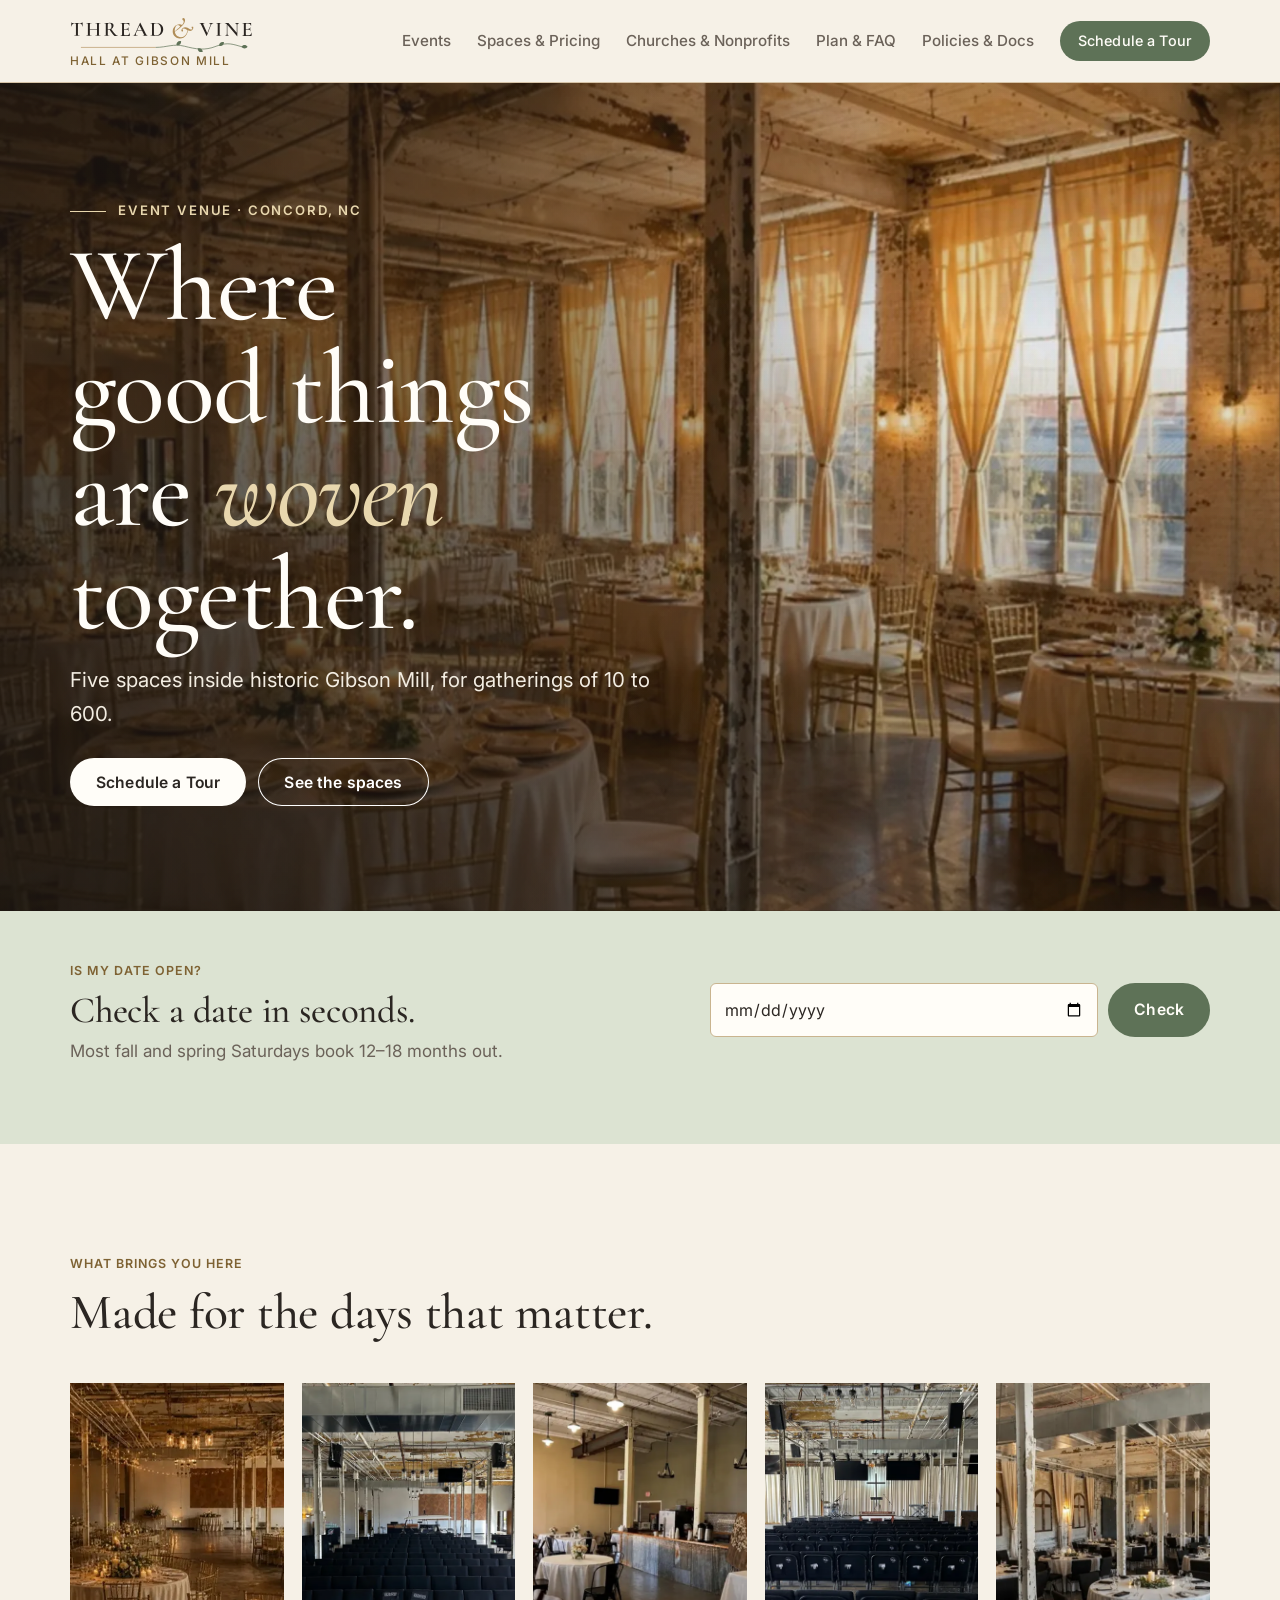
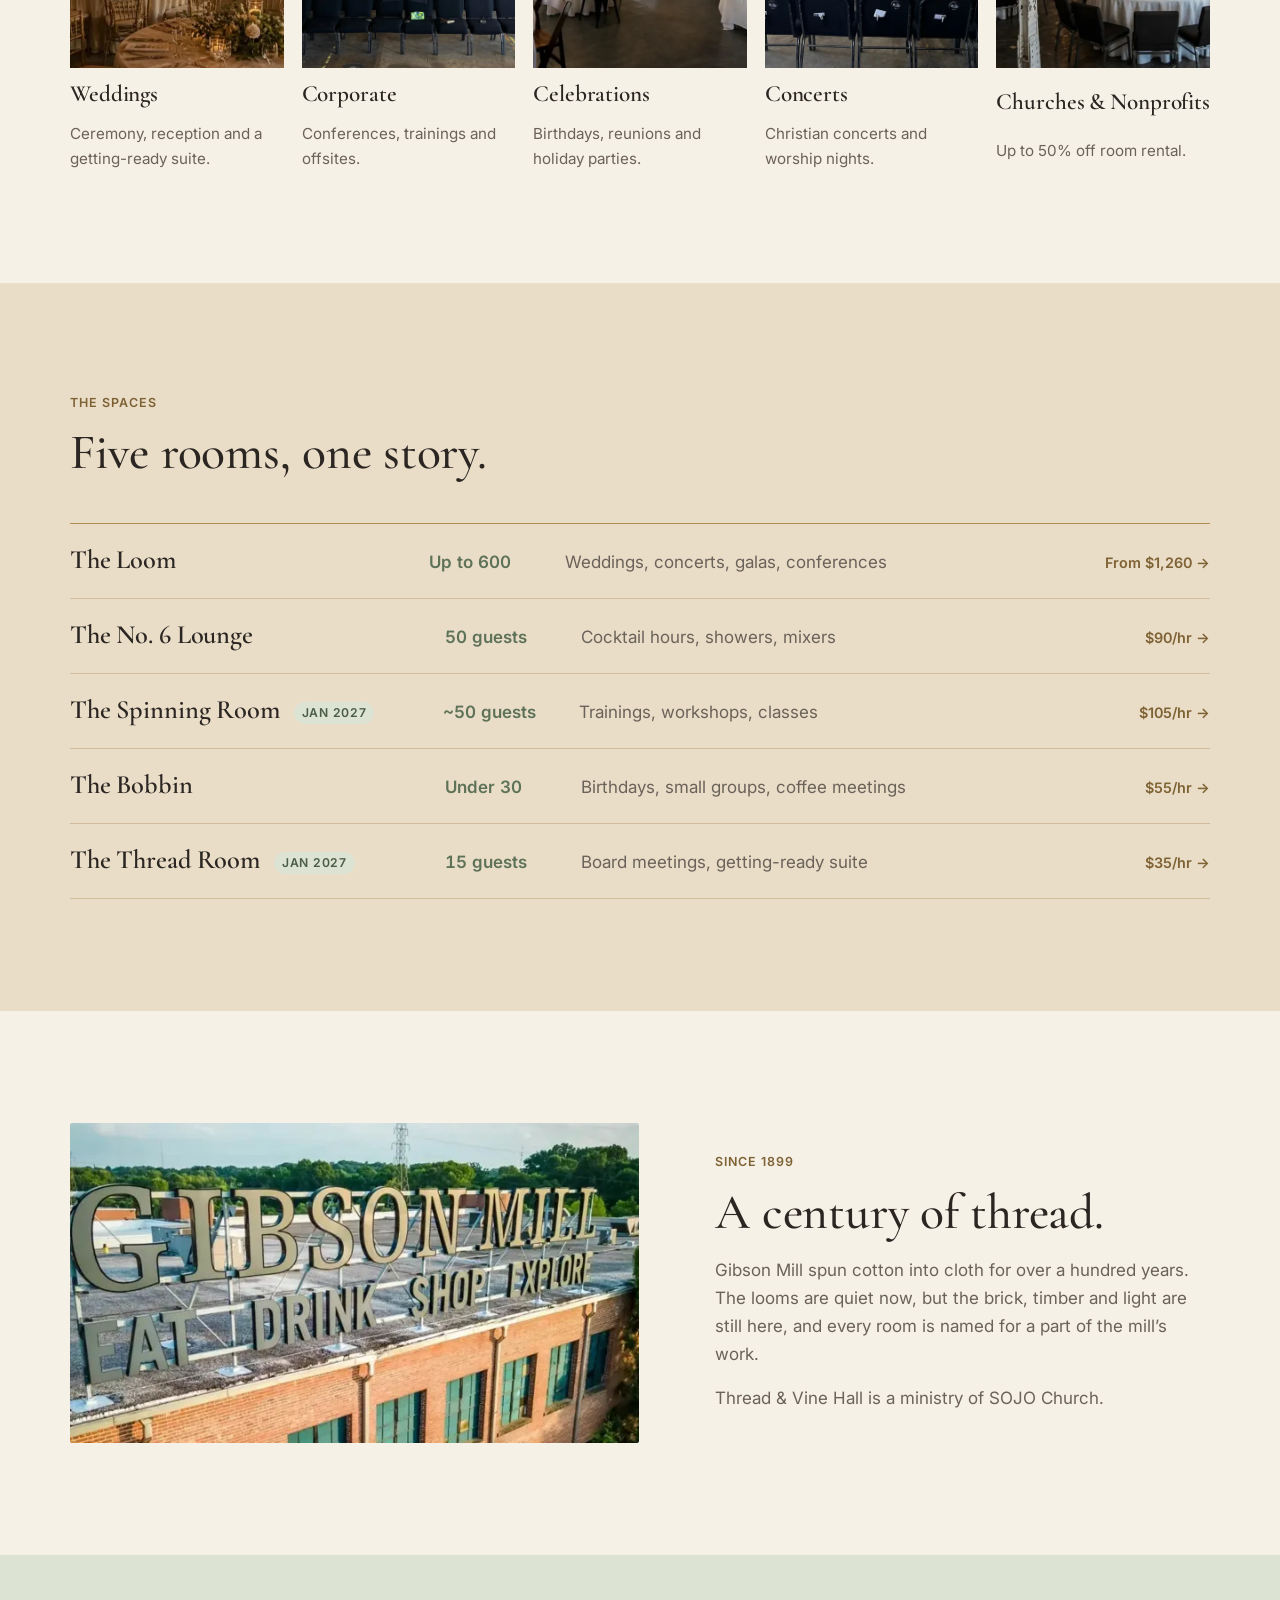
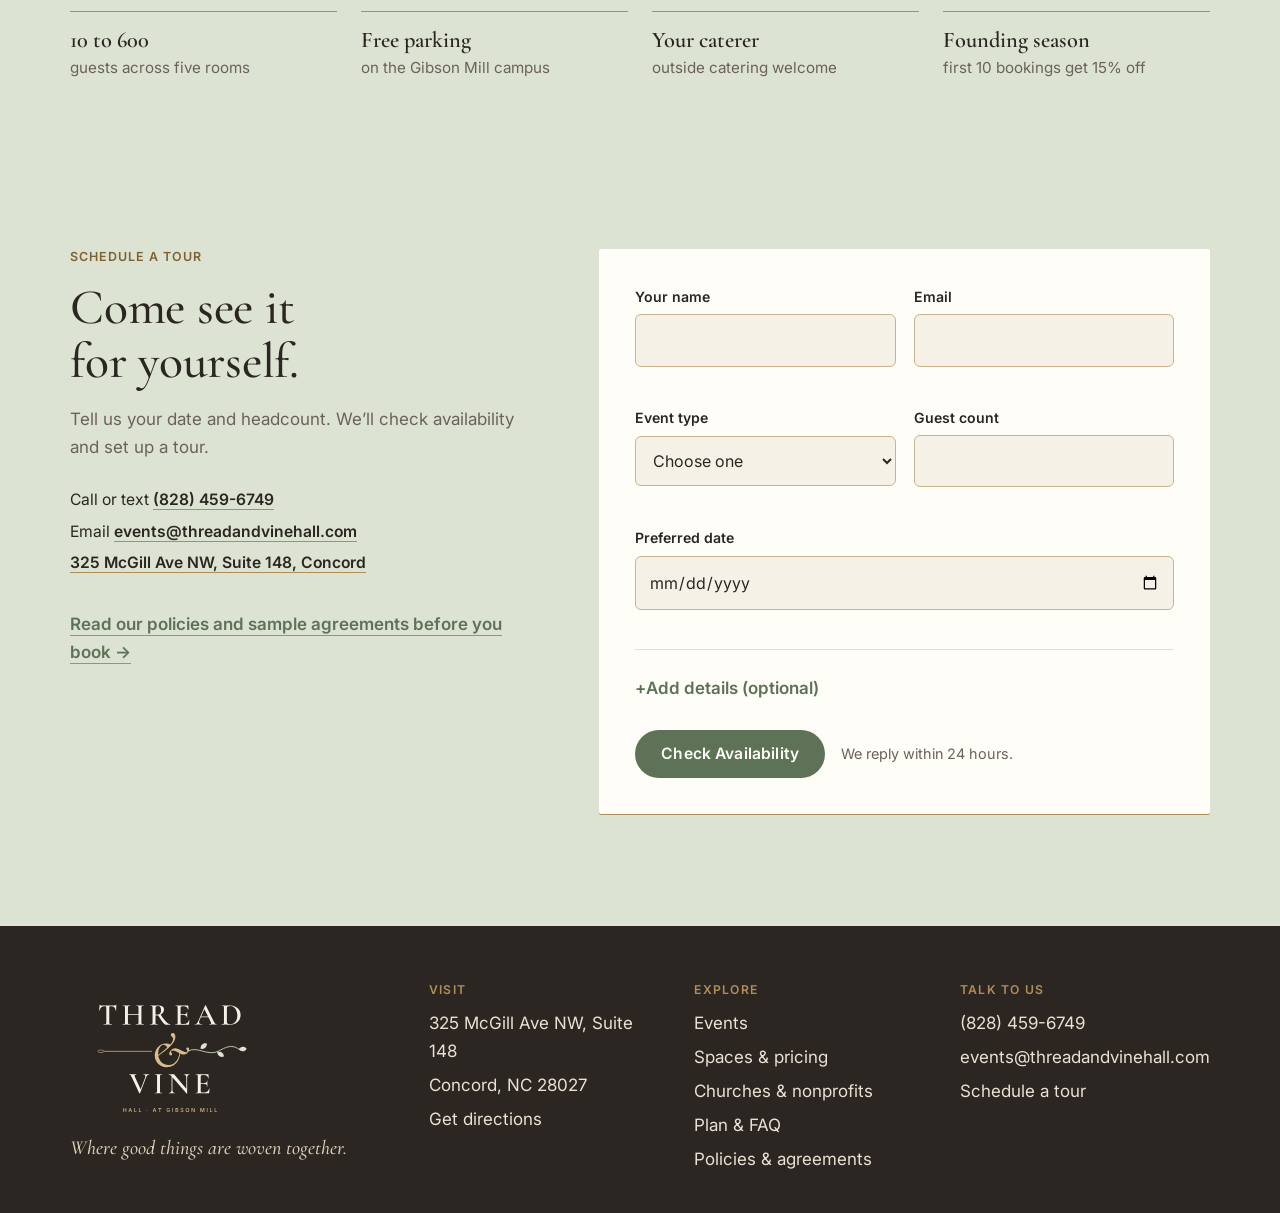
==== commit 91922041: "Show the events email in the page and make it a tap-to-email link The address was a [email] placehol" ====
--- a/index.html
+++ b/index.html
@@ -84,7 +84,7 @@
     
     <div class="contact-lines">
       <span>Call or text <a data-tel><span data-r="contact.phone"></span></a></span>
-      <span>Email <span data-r="contact.email">[email]</span></span>
+      <span>Email <a href="mailto:events@threadandvinehall.com"><span data-r="contact.email">events@threadandvinehall.com</span></a></span>
       <span><a data-maps href="#" target="_blank" rel="noopener">325 McGill Ave NW, Suite 148, Concord</a></span>
     </div>
     <p style="margin-top:18px"><a class="textlink" href="policies.html">Read our policies and sample agreements before you book →</a></p>
@@ -96,7 +96,7 @@
   <div><a class="mark logo-foot" href="./"><img src="brand/thread-vine-primary-reversed.svg" alt="Thread &amp; Vine Hall at Gibson Mill" width="600" height="420"></a><p class="tag">Where good things are woven together.</p></div>
   <div><h4>Visit</h4><ul><li>325 McGill Ave NW, Suite 148</li><li>Concord, NC 28027</li><li><a data-maps href="#" target="_blank" rel="noopener">Get directions</a></li></ul></div>
   <div><h4>Explore</h4><ul><li><a href="events.html">Events</a></li><li><a href="spaces.html">Spaces &amp; pricing</a></li><li><a href="churches-nonprofits.html">Churches &amp; nonprofits</a></li><li><a href="plan.html">Plan &amp; FAQ</a></li><li><a href="policies.html">Policies &amp; agreements</a></li></ul></div>
-  <div><h4>Talk to us</h4><ul><li><a data-tel><span data-r="contact.phone"></span></a></li><li><span data-r="contact.email">[email]</span></li><li><a href="plan.html" data-tour>Schedule a tour</a></li></ul></div>
+  <div><h4>Talk to us</h4><ul><li><a data-tel><span data-r="contact.phone"></span></a></li><li><a href="mailto:events@threadandvinehall.com"><span data-r="contact.email">events@threadandvinehall.com</span></a></li><li><a href="plan.html" data-tour>Schedule a tour</a></li></ul></div>
 </div></footer>
 <div class="mcta"><a class="btn" href="plan.html" data-tour>Schedule a Tour</a><a class="btn line" data-tel aria-label="Call">Call</a></div>
 <script src="rates.js"></script>
